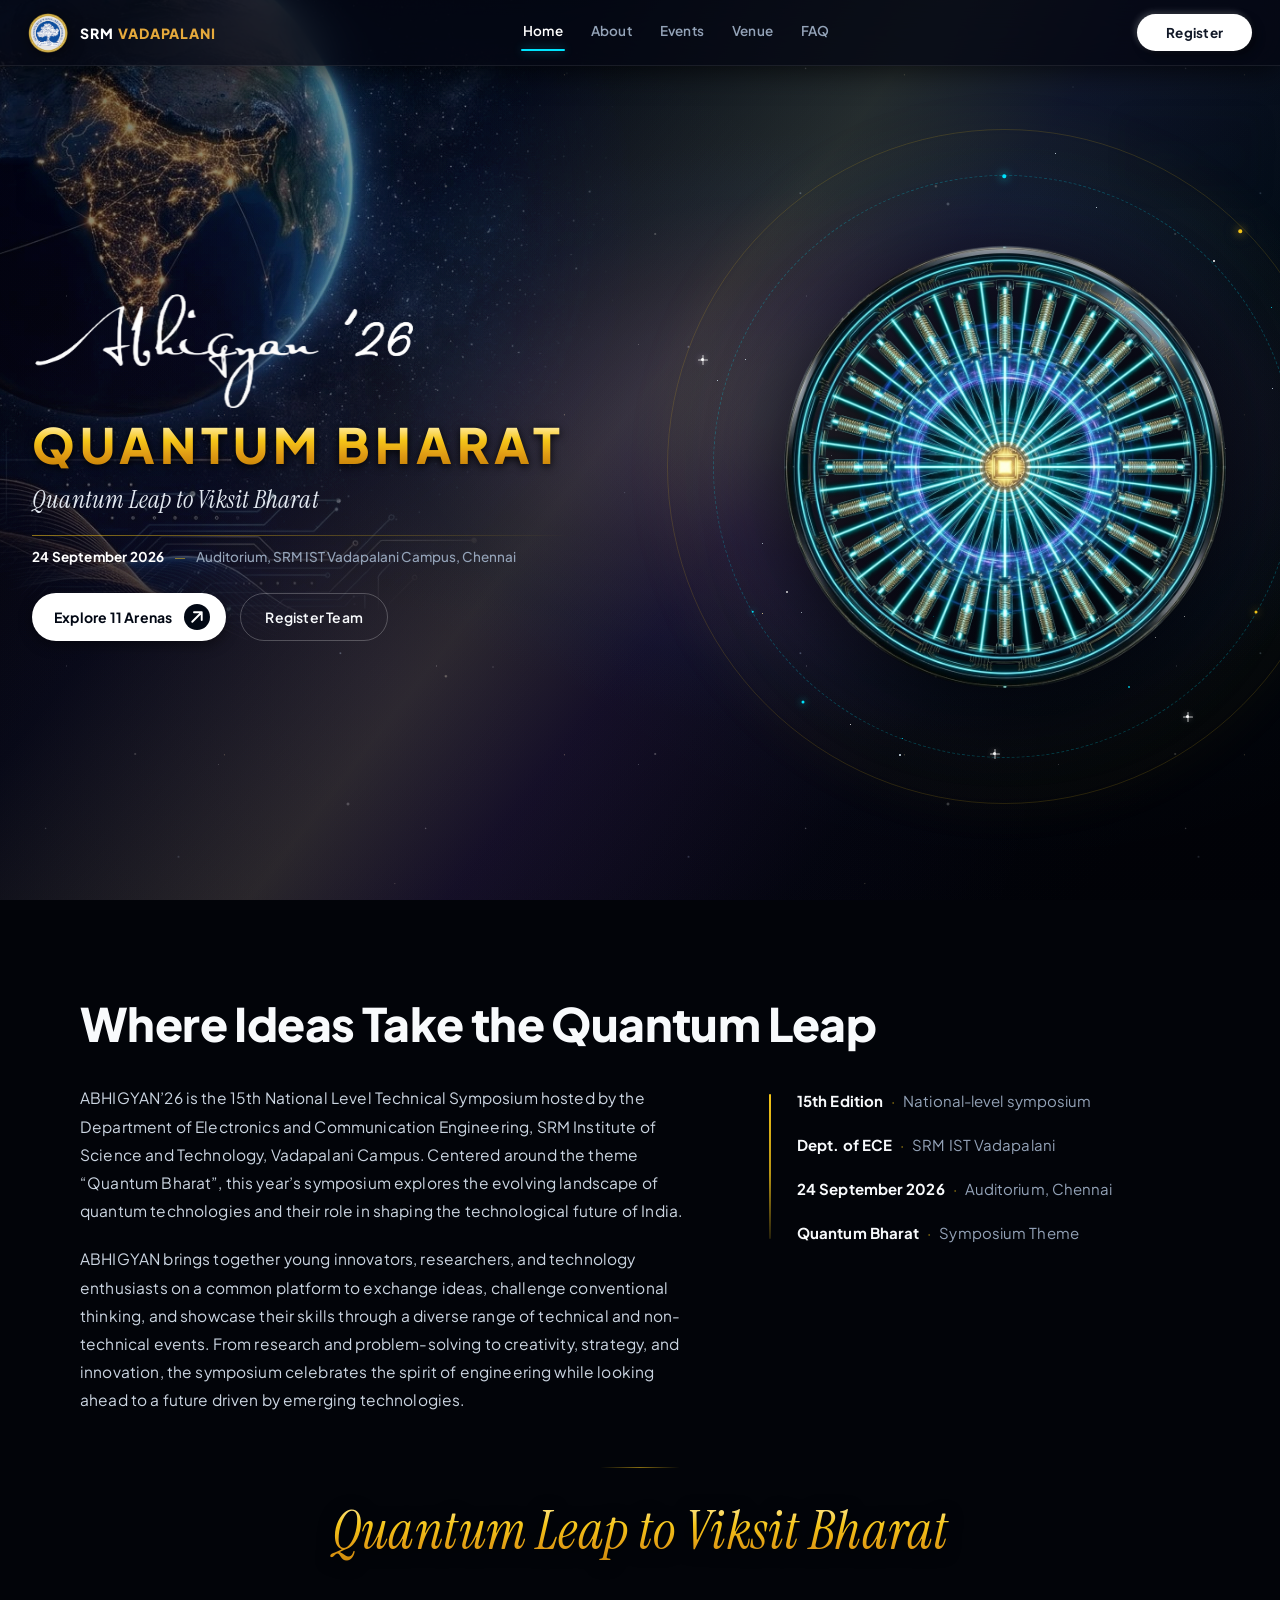
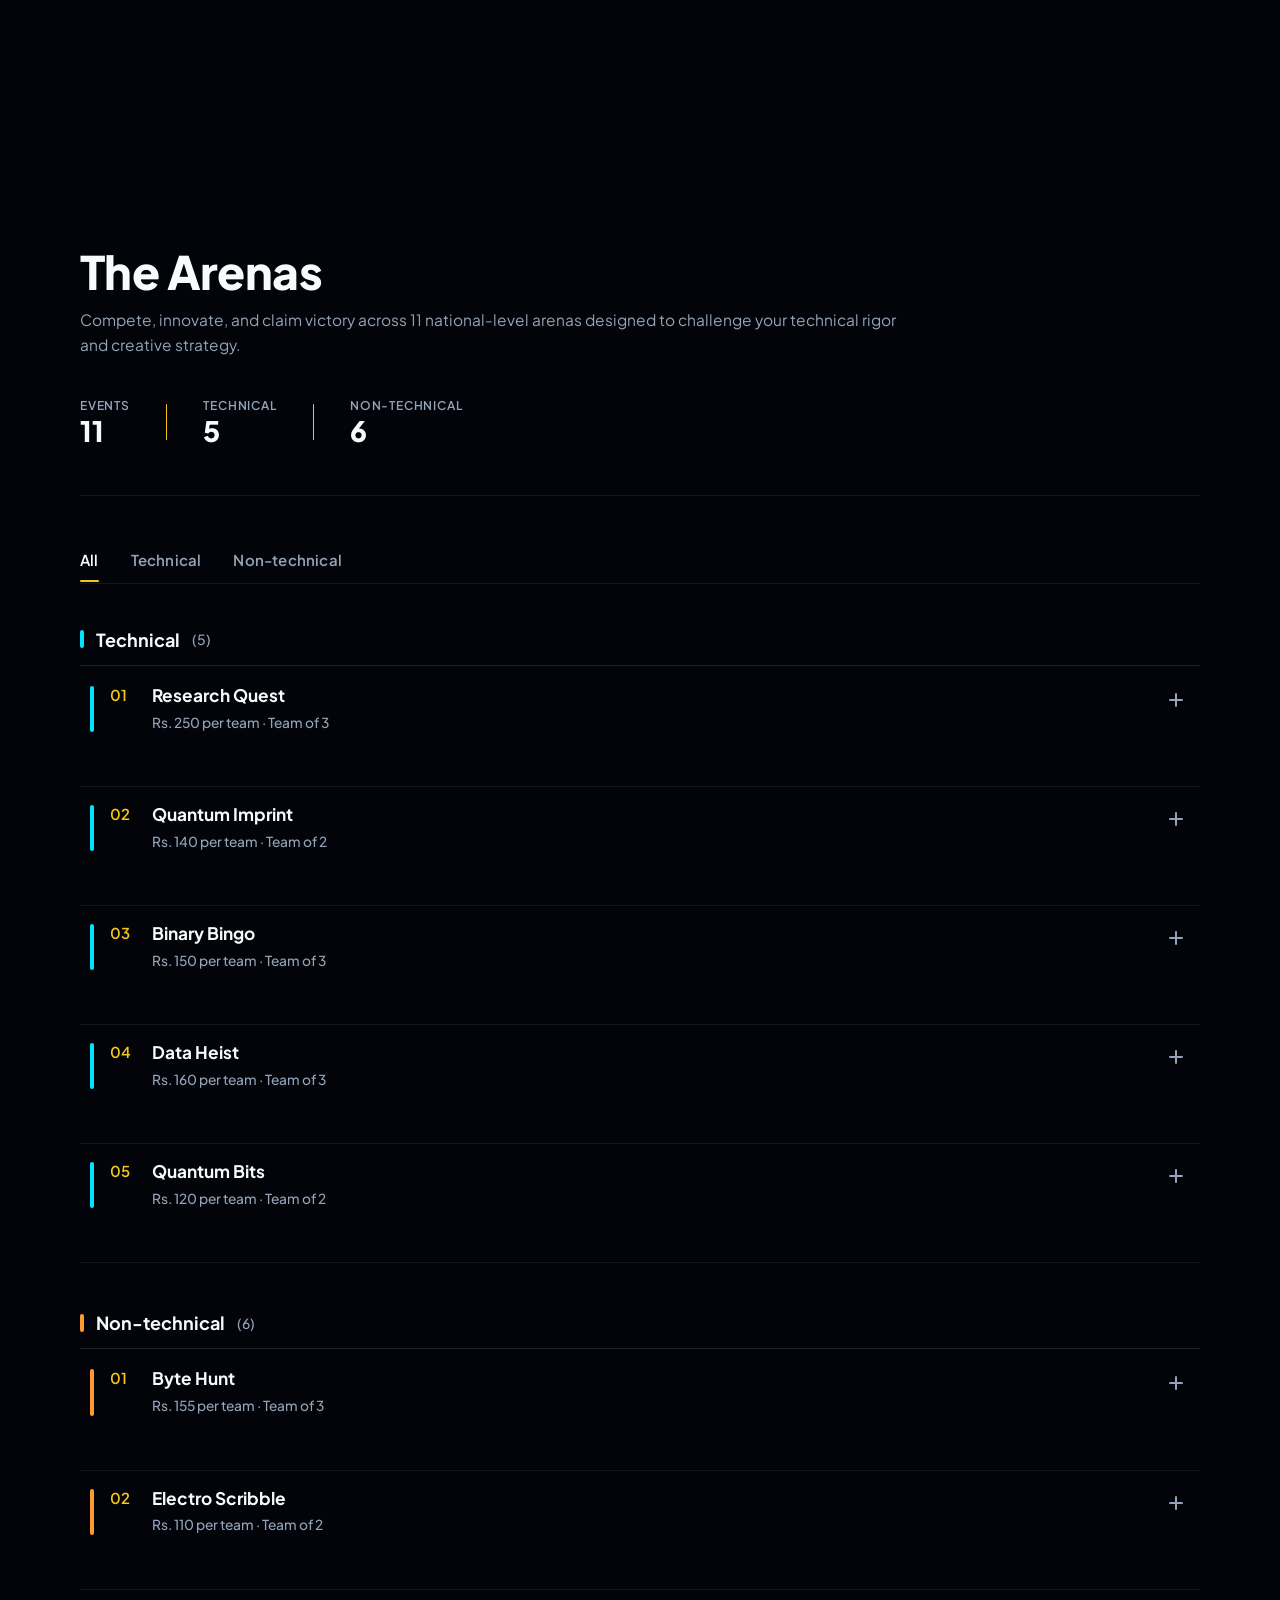
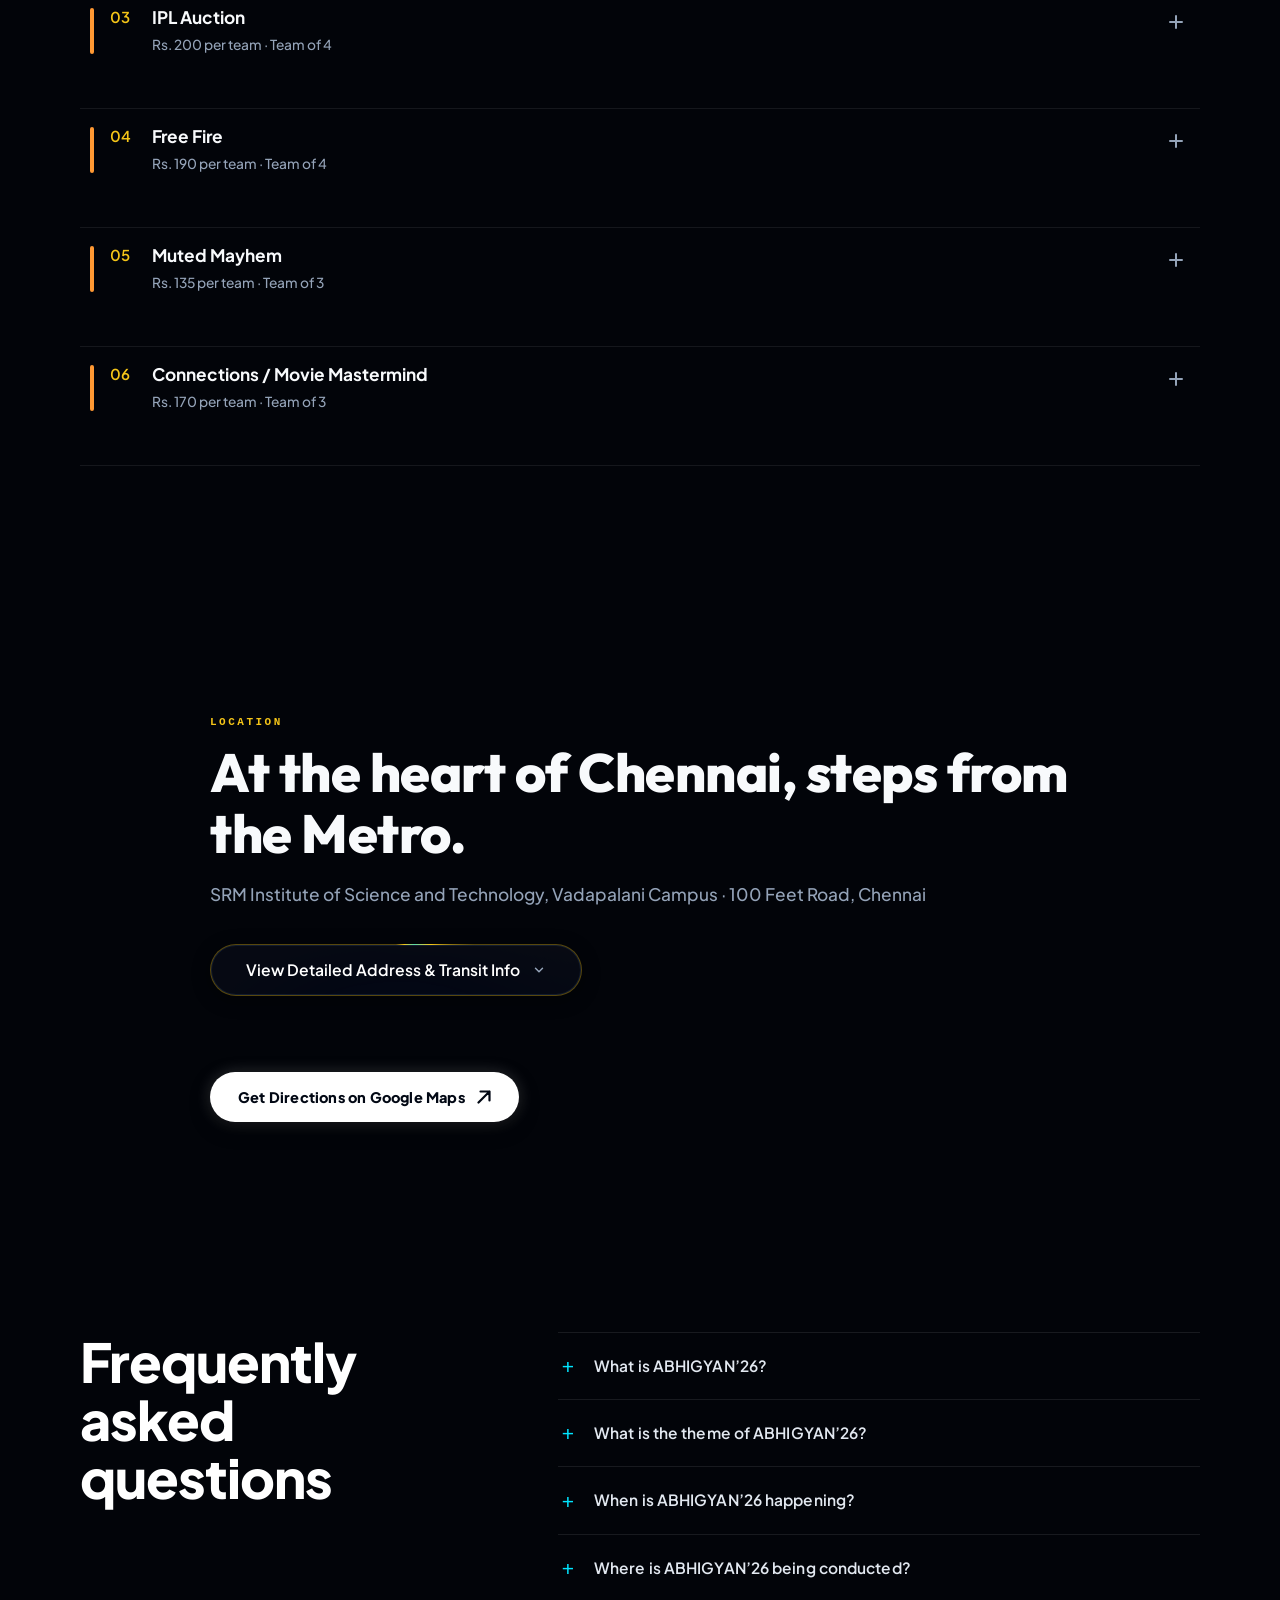
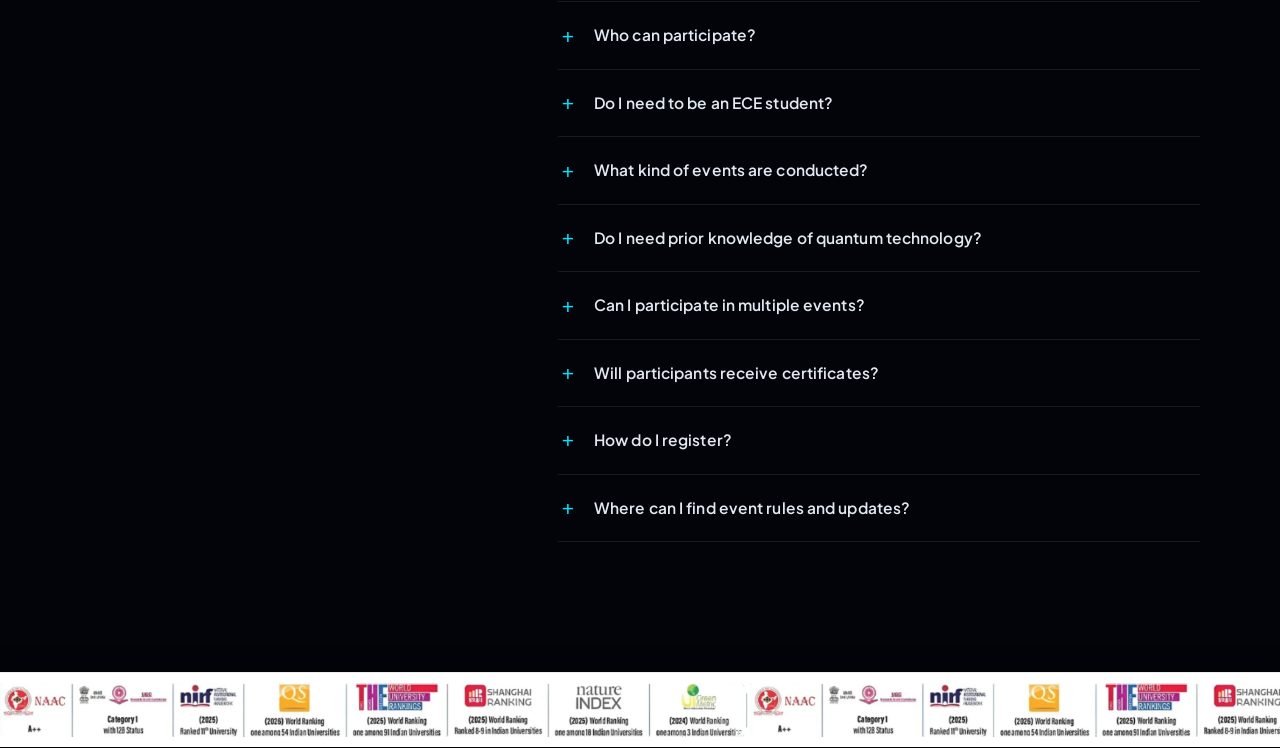
==== index.html @ fa28e0b5 "Initial commit: Abhigyan '26 Quantum Bharat technical symposium platform" ====
<!DOCTYPE html>
<html lang="en">
<head>
  <meta charset="UTF-8" />
  <meta name="viewport" content="width=device-width, initial-scale=1.0, viewport-fit=cover" />
  <title>Abhigyan '26 | Quantum Bharat • SRM IST Vadapalani</title>
  
  <!-- Fonts: Syne & Outfit (Luxury Polished Gold), Instrument Serif (Literary Warmth), Plus Jakarta Sans & Inter (Modern, Legible), Syncopate (Wide Tech) -->
  <link rel="preconnect" href="https://fonts.googleapis.com">
  <link rel="preconnect" href="https://fonts.gstatic.com" crossorigin>
  <link href="https://fonts.googleapis.com/css2?family=Instrument+Serif:ital@0;1&family=Inter:wght@400;500;600;700&family=Outfit:wght@800;900&family=Plus+Jakarta+Sans:wght@500;600;700;800;900&family=Space+Grotesk:wght@600;700;800&family=Syncopate:wght@700&family=Syne:wght@800&display=swap" rel="stylesheet">

  <!-- Modular Master Stylesheet -->
  <link rel="stylesheet" href="/css/main.css" />

</head>
<body>

  <!-- Main Viewport Container -->
  <div id="viewport-wrapper">

    <!-- Flash Shutter Effect -->
    <div id="flash-overlay" aria-hidden="true"></div>

    <!-- Cosmic Backdrop (Attenuated for strong typography contrast) -->
    <div class="cosmic-backdrop" aria-hidden="true"></div>

    <!-- Ambient Earth with India Backdrop (Master Symposium Artwork Layer) -->
    <div class="hero-earth-backdrop" aria-hidden="true"></div>

    <!-- Subtle Celestial Shooting Stars -->
    <div id="shootingStarsContainer" class="shooting-stars-container" aria-hidden="true"></div>

    <!-- DotField Interactive Background (React Bits Component) -->
    <div id="dotFieldContainer" aria-hidden="true"></div>

    <!-- Blurred Silicon IC & PCB Layer (Attenuated) -->
    <div class="blurred-chips-layer" id="blurredChipsLayer" aria-hidden="true">
      <svg width="100%" height="100%" viewBox="0 0 1440 900" fill="none" xmlns="http://www.w3.org/2000/svg" preserveAspectRatio="xMidYMid slice">
        <defs>
          <linearGradient id="goldTraceGrad" x1="0%" y1="0%" x2="100%" y2="100%">
            <stop offset="0%" stop-color="#F5C518" stop-opacity="0.7" />
            <stop offset="100%" stop-color="#E5A93C" stop-opacity="0.15" />
          </linearGradient>
          <linearGradient id="cyanTraceGrad" x1="0%" y1="0%" x2="100%" y2="100%">
            <stop offset="0%" stop-color="#00E5FF" stop-opacity="0.7" />
            <stop offset="100%" stop-color="#007799" stop-opacity="0.15" />
          </linearGradient>
        </defs>

        <g stroke="url(#goldTraceGrad)" stroke-width="2" fill="none" opacity="0.6">
          <path d="M 0,180 L 180,180 L 260,260 L 420,260" />
          <path d="M 0,220 L 150,220 L 220,290 L 380,290" />
          <path d="M 120,0 L 120,120 L 200,200 L 200,340" />
          <path d="M 1440,160 L 1280,160 L 1200,240 L 1020,240" />
          <path d="M 1440,210 L 1310,210 L 1240,280 L 1080,280" />
          <path d="M 1340,0 L 1340,110 L 1260,190 L 1260,320" />
        </g>

        <g stroke="url(#cyanTraceGrad)" stroke-width="1.8" fill="none" opacity="0.5">
          <path d="M 60,0 L 60,200 L 180,320 L 180,500 L 320,640" />
          <path d="M 1380,0 L 1380,220 L 1250,350 L 1250,540 L 1120,670" />
        </g>

        <!-- Semiconductor Chip Dies -->
        <g transform="translate(140, 110)">
          <rect x="0" y="0" width="110" height="110" rx="10" fill="#0c1427" stroke="#1e293b" stroke-width="2" />
          <rect x="22" y="22" width="66" height="66" rx="6" fill="#070c18" stroke="#00E5FF" stroke-width="1.5" stroke-opacity="0.6" />
          <text x="55" y="52" fill="#E5A93C" font-family="'JetBrains Mono', monospace" font-size="10" font-weight="700" text-anchor="middle">SRM_ECE</text>
          <text x="55" y="68" fill="#00E5FF" font-family="'JetBrains Mono', monospace" font-size="9" text-anchor="middle">Q_CORE</text>
        </g>

        <g transform="translate(1180, 130)">
          <rect x="0" y="0" width="130" height="75" rx="8" fill="#0b1224" stroke="#1e293b" stroke-width="2" />
          <text x="65" y="44" fill="#00E5FF" font-family="'JetBrains Mono', monospace" font-size="10" font-weight="700" text-anchor="middle">QUANTUM // 2026</text>
        </g>
      </svg>
    </div>

    <!-- Global Desktop Navigation Bar (Sleek Dark Glass Ribbon) -->
    <header class="global-navbar" id="globalNavbar">
      <div class="nav-container">
        <!-- Brand Lockup with Official SRM Seal Logo -->
        <a href="#home" class="nav-brand">
          <img src="/assets/srm_seal_logo.png" alt="SRM Institute of Science and Technology" class="nav-brand-logo">
          <div class="nav-brand-text">
            <span class="brand-title">SRM <span class="brand-accent">VADAPALANI</span></span>
          </div>
        </a>

        <!-- Desktop Navigation Links -->
        <nav class="nav-links" id="mainNavLinks" aria-label="Main Navigation">
          <a href="#home" class="nav-link active">Home</a>
          <a href="#about" class="nav-link">About</a>
          <a href="#events" class="nav-link">Events</a>
          <a href="#venue" class="nav-link">Venue</a>
          <a href="#faq" class="nav-link">FAQ</a>
          <span class="nav-active-glider" id="navActiveGlider" aria-hidden="true"></span>
        </nav>

        <!-- Right Quick Actions: Hamburger (Mobile) + Replay (Desktop) + Register -->
        <div class="nav-actions">
          <!-- Mobile Hamburger Toggle (Positioned between Logo and Register on Mobile) -->
          <button class="nav-hamburger-btn" id="navHamburgerBtn" type="button" aria-label="Open Navigation Menu" onclick="toggleNavMobileMenu(true)">
            <svg width="20" height="20" viewBox="0 0 24 24" fill="none" stroke="currentColor" stroke-width="2.2" stroke-linecap="round" stroke-linejoin="round">
              <line x1="3" y1="6" x2="21" y2="6"></line>
              <line x1="3" y1="12" x2="21" y2="12"></line>
              <line x1="3" y1="18" x2="21" y2="18"></line>
            </svg>
          </button>
          <button class="nav-btn-reg" type="button" onclick="openRegistrationModal()">
            Register
          </button>
        </div>
      </div>
    </header>

    <!-- Dimmed Backdrop Overlay (Closes menu on tap) -->
    <div class="curved-menu-backdrop" id="curvedMenuBackdrop" onclick="toggleNavMobileMenu(false)" aria-hidden="true"></div>

    <!-- Curved Mobile Navigation Drawer (Right-aligned, organic SVG curve, High-Fashion Editorial) -->
    <aside class="curved-menu-drawer" id="mobileNavOverlay" role="dialog" aria-modal="true" aria-label="Mobile Navigation Menu">
      
      <!-- Organic SVG Curve Attached to Drawer Left Edge -->
      <svg class="curved-svg-edge" viewBox="0 0 100 800" preserveAspectRatio="none" aria-hidden="true">
        <path id="curvedSvgPath" d="M100 0 L100 800 Q 100 400 100 0" fill="#050a18"></path>
      </svg>

      <div class="curved-menu-content">
        
        <!-- Header: Navigation label + Close button -->
        <div class="curved-menu-header">
          <span class="curved-nav-label">Navigation</span>
          <button class="curved-close-btn" id="mobileNavCloseBtn" type="button" aria-label="Close navigation" onclick="toggleNavMobileMenu(false)">
            <svg width="18" height="18" viewBox="0 0 24 24" fill="none" stroke="currentColor" stroke-width="2.4" stroke-linecap="round" stroke-linejoin="round">
              <line x1="18" y1="6" x2="6" y2="18"></line>
              <line x1="6" y1="6" x2="18" y2="18"></line>
            </svg>
          </button>
        </div>

        <!-- Numbered Editorial Navigation Links with Hairline Dividers -->
        <nav class="curved-nav-list" id="curvedNavList" aria-label="Mobile Menu Links">
          <a href="#home" class="curved-nav-link" onclick="handleMobileNavClick(event, '#home')">
            <span class="curved-nav-index">1.</span>
            <span class="curved-nav-heading">Home</span>
          </a>
          <a href="#about" class="curved-nav-link" onclick="handleMobileNavClick(event, '#about')">
            <span class="curved-nav-index">2.</span>
            <span class="curved-nav-heading">About</span>
          </a>
          <a href="#events" class="curved-nav-link" onclick="handleMobileNavClick(event, '#events')">
            <span class="curved-nav-index">3.</span>
            <span class="curved-nav-heading">Events</span>
          </a>
          <a href="#venue" class="curved-nav-link" onclick="handleMobileNavClick(event, '#venue')">
            <span class="curved-nav-index">4.</span>
            <span class="curved-nav-heading">Venue</span>
          </a>
          <a href="#faq" class="curved-nav-link" onclick="handleMobileNavClick(event, '#faq')">
            <span class="curved-nav-index">5.</span>
            <span class="curved-nav-heading">FAQ</span>
          </a>
        </nav>

        <!-- Footer Action: Register Button + Replay Intro -->
        <div class="curved-menu-footer">
          <button class="curved-reg-btn" type="button" onclick="toggleNavMobileMenu(false); openRegistrationModal();">
            Register
          </button>
        </div>

      </div>
    </aside>

    <!-- Main Hero Stage: Asymmetric Editorial Layout -->
    <main class="hero-stage" id="home">
      <div class="hero-grid-container">
        
        <!-- Left Flank: High-Contrast Editorial Typography & Actions (~50% width) -->
        <div class="hero-content-col" id="masterTitleUnit">

          <!-- Main Title Lockup -->
          <div class="hero-title-lockup">
            <h1 class="hero-title-abhigyan" id="wordAbhigyan26">
              <img 
                src="/assets/abhigyan_signature_cropped.png" 
                alt="Abhigyan '26" 
                class="hero-signature-img"
                id="heroSignatureImg"
              />
              <span class="sr-only">Abhigyan '26</span>
            </h1>
            <div class="hero-title-quantum" id="wordQuantumBharat">QUANTUM BHARAT</div>
          </div>

          <!-- Literary Humanist Italic Tagline -->
          <p class="hero-tagline-literary" id="taglineGlimpse">Quantum Leap to Viksit Bharat</p>

          <!-- Settled Metadata & Actions -->
          <div class="settled-content" id="settledContent">
            <!-- Architectural Hairline Date & Venue Line -->
            <div class="hero-meta-structural">
              <div class="meta-gold-hairline" aria-hidden="true"></div>
              <div class="meta-content-line">
                <span class="meta-date">24 September 2026</span>
                <span class="meta-sep" aria-hidden="true">—</span>
                <span class="meta-venue">Auditorium, SRM IST Vadapalani Campus, Chennai</span>
              </div>
            </div>

            <!-- Action CTAs with Distinct Hierarchy: Explore, Register, and Team -->
            <div class="hero-action-cluster">
              <a href="#events" class="btn-primary-explore" id="btnExploreArenas" role="button" aria-label="Explore 11 Arenas">
                <span>Explore 11 Arenas</span>
                <span class="btn-arrow-disk" aria-hidden="true">
                  <svg width="12" height="12" viewBox="0 0 14 14" fill="none">
                    <path d="M1.5 12.5L12.5 1.5M12.5 1.5H3.5M12.5 1.5V10.5" stroke="currentColor" stroke-width="2.2" stroke-linecap="round" stroke-linejoin="round"/>
                  </svg>
                </span>
              </a>

              <button class="btn-secondary-reg" id="btnRegisterTeam" type="button" onclick="openRegistrationModal()">
                Register Team
              </button>
            </div>


          </div>

        </div>

        <!-- Right Flank: Floating Rotating Quantum Ashoka Chakra with Celestial Starfield -->
        <div class="hero-chakra-col" id="heroChakraCol">
          <div class="chakra-stage" id="chakraStage">
            <!-- Celestial Backdrop Behind Chakra: Nebula Wash, Orbital Rings & Twinkling Starfield -->
            <div class="chakra-celestial-backdrop" aria-hidden="true">
              <div class="chakra-nebula-glow"></div>
              
              <div class="chakra-orbital-system">
                <div class="chakra-orbital-ring ring-outer">
                  <span class="orbit-node node-cyan-1"></span>
                  <span class="orbit-node node-gold-1"></span>
                  <span class="orbit-node node-cyan-2"></span>
                </div>
                <div class="chakra-orbital-ring ring-inner">
                  <span class="orbit-node node-gold-2"></span>
                  <span class="orbit-node node-cyan-3"></span>
                </div>
              </div>

              <div class="chakra-star-cluster" id="chakraStarCluster"></div>
            </div>

            <!-- The Spinning Quantum Ashoka Chakra Wheel (Transparent PNG, No Frame) -->
            <div class="chakra-rotator-wrapper" id="chakraRotator">
              <img 
                src="/assets/quantum_chakra_transparent.png" 
                alt="Quantum Ashoka Chakra - 24 Superconducting Quantum Spokes & Bloch Qubit Core" 
                class="chakra-wheel-img"
                id="chakraWheelImg"
              />
            </div>
          </div>
        </div>

      </div>
    </main>

    <!-- =========================================================================
         SECTION: ABOUT ABHIGYAN '26
         Where Ideas Take the Quantum Leap & Quantum Leap to Viksit Bharat
         ========================================================================= -->
    <section class="about-section" id="about" aria-labelledby="aboutTitle">
      <div class="about-container">
        
        <!-- Section Heading: Left-aligned, confident -->
        <div class="about-header-lockup">
          <h2 class="about-title" id="aboutTitle">
            Where Ideas Take the Quantum Leap
          </h2>
        </div>

        <!-- Editorial Split: Left Column (60% Narrative) / Right Column (40% Facts) -->
        <div class="about-content-split">
          
          <!-- Left Column (60%): The Flowing Narrative (Two Continuous Authored Paragraphs) -->
          <div class="about-narrative-col">
            <p class="about-prose">
              ABHIGYAN’26 is the 15th National Level Technical Symposium hosted by the Department of Electronics and Communication Engineering, SRM Institute of Science and Technology, Vadapalani Campus. Centered around the theme “Quantum Bharat”, this year’s symposium explores the evolving landscape of quantum technologies and their role in shaping the technological future of India.
            </p>
            <p class="about-prose">
              ABHIGYAN brings together young innovators, researchers, and technology enthusiasts on a common platform to exchange ideas, challenge conventional thinking, and showcase their skills through a diverse range of technical and non-technical events. From research and problem-solving to creativity, strategy, and innovation, the symposium celebrates the spirit of engineering while looking ahead to a future driven by emerging technologies.
            </p>
          </div>

          <!-- Right Column (40%): Lighter Flowing Fact List with Gold Vertical Rule -->
          <aside class="about-facts-col" aria-label="Key Symposium Facts">
            <div class="about-facts-list">
              <div class="about-fact-line">
                <span class="about-fact-bold">15th Edition</span>
                <span class="about-fact-sep" aria-hidden="true">·</span>
                <span class="about-fact-note">National-level symposium</span>
              </div>
              <div class="about-fact-line">
                <span class="about-fact-bold">Dept. of ECE</span>
                <span class="about-fact-sep" aria-hidden="true">·</span>
                <span class="about-fact-note">SRM IST Vadapalani</span>
              </div>
              <div class="about-fact-line">
                <span class="about-fact-bold">24 September 2026</span>
                <span class="about-fact-sep" aria-hidden="true">·</span>
                <span class="about-fact-note">Auditorium, Chennai</span>
              </div>
              <div class="about-fact-line">
                <span class="about-fact-bold">Quantum Bharat</span>
                <span class="about-fact-sep" aria-hidden="true">·</span>
                <span class="about-fact-note">Symposium Theme</span>
              </div>
            </div>
          </aside>

        </div>

        <!-- Typographic Moment: Vision Thesis Closing Statement Set Apart on Its Own Line -->
        <div class="about-closing-statement">
          <p class="about-vision-thesis">Quantum Leap to Viksit Bharat</p>
        </div>

      </div>
    </section>

    <!-- =========================================================================
         SECTION: EVENTS (11 ARENAS: 5 TECHNICAL + 6 NON-TECHNICAL)
         Restructured Layout: Overview + Stat Row + Sequential Category Grids
         ========================================================================= -->
    <section class="events-section" id="events" aria-labelledby="eventsTitle">
      <div class="events-container">

        <!-- Overview Block: Heading, Supporting Text & Stat Row -->
        <header class="events-overview">
          <div class="events-overview-text">
            <h2 class="events-title" id="eventsTitle">The Arenas</h2>
            <p class="events-subtitle">
              Compete, innovate, and claim victory across 11 national-level arenas designed to challenge your technical rigor and creative strategy.
            </p>
          </div>

          <!-- Small Stat Row: Label Above Bold Value & Gold Hairline Divider -->
          <div class="events-stat-row" role="region" aria-label="Events Statistics">
            <div class="events-stat-block">
              <span class="events-stat-label">Events</span>
              <span class="events-stat-value">11</span>
            </div>
            <div class="events-stat-divider" aria-hidden="true"></div>
            <div class="events-stat-block">
              <span class="events-stat-label">Technical</span>
              <span class="events-stat-value">5</span>
            </div>
            <div class="events-stat-divider" aria-hidden="true"></div>
            <div class="events-stat-block">
              <span class="events-stat-label">Non-Technical</span>
              <span class="events-stat-value">6</span>
            </div>
          </div>
        </header>

        <!-- Plain Text Filter Control (No Container, No Background, No Border-Radius) -->
        <div class="events-filter-row" role="tablist" aria-label="Events Filter">
          <button class="events-filter-tab active" data-filter="all" type="button" role="tab" aria-selected="true">
            All
          </button>
          <button class="events-filter-tab" data-filter="technical" type="button" role="tab" aria-selected="false">
            Technical
          </button>
          <button class="events-filter-tab" data-filter="non-technical" type="button" role="tab" aria-selected="false">
            Non-technical
          </button>
        </div>

        <!-- Sequential Single-Line Event Roster Container -->
        <div class="events-roster-container" id="eventsRosterContainer">

          <!-- 1. Technical Arenas Group -->
          <div class="events-group" id="techEventsGroup" data-category="technical">
            <div class="events-group-header">
              <span class="group-color-bar tech-indicator" aria-hidden="true"></span>
              <h3 class="events-group-title">Technical</h3>
              <span class="events-group-count">(5)</span>
            </div>
            <div class="events-group-list" id="techRosterList" role="list">
              <!-- Rendered dynamically by events.js -->
            </div>
          </div>

          <!-- 2. Non-Technical Arenas Group (Follows directly in a single line) -->
          <div class="events-group" id="nonTechEventsGroup" data-category="non-technical">
            <div class="events-group-header">
              <span class="group-color-bar nontech-indicator" aria-hidden="true"></span>
              <h3 class="events-group-title">Non-technical</h3>
              <span class="events-group-count">(6)</span>
            </div>
            <div class="events-group-list" id="nonTechRosterList" role="list">
              <!-- Rendered dynamically by events.js -->
            </div>
          </div>

        </div>

      </div>
    </section>

    <!-- =========================================================================
         SECTION: VENUE & TRANSIT
         Clean, Dignified Location Presentation with Theme-Adapted Shiny Pill
         ========================================================================= -->
    <section class="venue-section" id="venue" aria-labelledby="venueTitle">
      <div class="venue-container">
        
        <!-- Section Header: Clean, dignified, zero double slashes, no yellow dot -->
        <div class="venue-header-lockup">
          <span class="venue-eyebrow">Location</span>
          <h2 class="venue-title" id="venueTitle">
            At the heart of Chennai, steps from the Metro.
          </h2>
          <p class="venue-subtitle">
            SRM Institute of Science and Technology, Vadapalani Campus · 100 Feet Road, Chennai
          </p>
        </div>

        <!-- Theme-Adapted Interactive Shiny Pill Button -->
        <div class="venue-pill-wrapper">
          <button class="shiny-cta venue-shiny-pill" id="venuePillBtn" type="button" aria-expanded="false" aria-controls="venueDetailsDrawer">
            <span class="shiny-pill-content">
              <span id="venuePillLabel">View Detailed Address &amp; Transit Info</span>
              <svg class="venue-arrow-icon" width="14" height="14" viewBox="0 0 24 24" fill="none" stroke="currentColor" stroke-width="2.5" stroke-linecap="round" stroke-linejoin="round" aria-hidden="true">
                <polyline points="6 9 12 15 18 9"></polyline>
              </svg>
            </span>
          </button>
        </div>

        <!-- Expandable Detailed Editorial Drawer (No Boxed Cards) -->
        <div class="venue-details-drawer" id="venueDetailsDrawer" role="region" aria-label="Detailed Campus Address and Transit Information">
          <div class="venue-details-inner">
            <div class="venue-fact-list">
              
              <!-- Fact Row 1: Postal Address -->
              <div class="venue-fact-row">
                <div class="venue-fact-divider" aria-hidden="true"></div>
                <div class="venue-fact-label">Postal Address</div>
                <div class="venue-fact-value">
                  <div class="venue-val-primary">SRM Institute of Science and Technology, Vadapalani Campus</div>
                  <div class="venue-val-secondary">No. 1, Jawaharlal Nehru Salai (100 Feet Road), Vadapalani, Chennai, Tamil Nadu — 600026</div>
                  <div class="venue-val-stage">Main Auditorium &amp; Department of ECE (4th Floor)</div>
                </div>
              </div>

              <!-- Fact Row 2: Metro Connectivity -->
              <div class="venue-fact-row">
                <div class="venue-fact-divider" aria-hidden="true"></div>
                <div class="venue-fact-label">Metro Connectivity</div>
                <div class="venue-fact-value">
                  <div class="venue-val-primary">Vadapalani Metro Station — 200 meters (2 min walk)</div>
                  <div class="venue-val-secondary">Direct Green Line access from Chennai Central (Puratchi Thalaivar Dr. MGR Central), Koyambedu CMBT, and Chennai International Airport.</div>
                </div>
              </div>

              <!-- Fact Row 3: Campus Arrival & Coordinates -->
              <div class="venue-fact-row">
                <div class="venue-fact-divider" aria-hidden="true"></div>
                <div class="venue-fact-label">Arrival &amp; Coordinates</div>
                <div class="venue-fact-value">
                  <div class="venue-val-primary">Participant Check-in via Gate 1 on 100 Feet Road</div>
                  <div class="venue-val-secondary">Designated on-campus parking available · Coordinates: <span class="venue-coord-code">13.0524° N, 80.2104° E</span></div>
                </div>
              </div>

              <!-- Quick Action: Copy Address -->
              <div class="venue-fact-actions">
                <button class="btn-copy-address" id="btnCopyVenueAddress" type="button" aria-label="Copy Campus Address to Clipboard">
                  <svg width="13" height="13" viewBox="0 0 24 24" fill="none" stroke="currentColor" stroke-width="2" stroke-linecap="round" stroke-linejoin="round" aria-hidden="true">
                    <rect x="9" y="9" width="13" height="13" rx="2" ry="2"></rect>
                    <path d="M5 15H4a2 2 0 0 1-2-2V4a2 2 0 0 1 2-2h9a2 2 0 0 1 2 2v1"></path>
                  </svg>
                  <span>Copy Address</span>
                </button>
                <span class="copy-feedback" id="venueCopyFeedback" role="status" aria-live="polite">Copied to Clipboard ✓</span>
              </div>

              <div class="venue-fact-divider" aria-hidden="true"></div>

            </div>
          </div>
        </div>

        <!-- Direct Google Maps Navigation Button -->
        <div class="venue-action-row">
          <a href="https://www.google.com/maps/dir/?api=1&destination=SRM+Institute+of+Science+and+Technology,+Vadapalani+Campus,+Chennai" target="_blank" rel="noopener noreferrer" class="venue-btn-map" id="venueBtnMap" aria-label="Get Directions on Google Maps">
            <span>Get Directions on Google Maps</span>
            <svg width="14" height="14" viewBox="0 0 14 14" fill="none" aria-hidden="true">
              <path d="M1.5 12.5L12.5 1.5M12.5 1.5H3.5M12.5 1.5V10.5" stroke="currentColor" stroke-width="2.2" stroke-linecap="round" stroke-linejoin="round"/>
            </svg>
          </a>
        </div>

      </div>
    </section>

    <!-- =========================================================================
         SECTION: FAQ (FREQUENTLY ASKED QUESTIONS)
         Two-Column Asymmetric Minimalist Presentation
         ========================================================================= -->
    <section class="faq-section" id="faq" aria-labelledby="faqTitle">
      <div class="faq-container">
        
        <!-- Left Column: Bold Asymmetric Heading -->
        <div class="faq-heading-col">
          <h2 class="faq-title" id="faqTitle">
            Frequently asked<br>questions
          </h2>
        </div>

        <!-- Right Column: Hairline Accordion List -->
        <div class="faq-list-col">
          <div class="faq-accordion" id="faqAccordion">

            <!-- Item 1 -->
            <div class="faq-item">
              <button class="faq-question-btn" type="button" aria-expanded="false" id="faqBtn1" aria-controls="faqAns1">
                <span class="faq-icon" aria-hidden="true">+</span>
                <span class="faq-question-text">What is ABHIGYAN’26?</span>
              </button>
              <div class="faq-answer-wrap" id="faqAns1" role="region" aria-labelledby="faqBtn1">
                <div class="faq-answer-inner">
                  <p class="faq-answer-text">
                    ABHIGYAN’26 is the 15th National Level Technical Symposium hosted by the Department of Electronics and Communication Engineering at SRMIST, Vadapalani Campus.
                  </p>
                </div>
              </div>
            </div>

            <!-- Item 2 -->
            <div class="faq-item">
              <button class="faq-question-btn" type="button" aria-expanded="false" id="faqBtn2" aria-controls="faqAns2">
                <span class="faq-icon" aria-hidden="true">+</span>
                <span class="faq-question-text">What is the theme of ABHIGYAN’26?</span>
              </button>
              <div class="faq-answer-wrap" id="faqAns2" role="region" aria-labelledby="faqBtn2">
                <div class="faq-answer-inner">
                  <p class="faq-answer-text">
                    The theme for this edition is “Quantum Bharat”, with the vision “Quantum Leap to Viksit Bharat.”
                  </p>
                </div>
              </div>
            </div>

            <!-- Item 3 -->
            <div class="faq-item">
              <button class="faq-question-btn" type="button" aria-expanded="false" id="faqBtn3" aria-controls="faqAns3">
                <span class="faq-icon" aria-hidden="true">+</span>
                <span class="faq-question-text">When is ABHIGYAN’26 happening?</span>
              </button>
              <div class="faq-answer-wrap" id="faqAns3" role="region" aria-labelledby="faqBtn3">
                <div class="faq-answer-inner">
                  <p class="faq-answer-text">
                    24 September 2026.
                  </p>
                </div>
              </div>
            </div>

            <!-- Item 4 -->
            <div class="faq-item">
              <button class="faq-question-btn" type="button" aria-expanded="false" id="faqBtn4" aria-controls="faqAns4">
                <span class="faq-icon" aria-hidden="true">+</span>
                <span class="faq-question-text">Where is ABHIGYAN’26 being conducted?</span>
              </button>
              <div class="faq-answer-wrap" id="faqAns4" role="region" aria-labelledby="faqBtn4">
                <div class="faq-answer-inner">
                  <p class="faq-answer-text">
                    At SRM Institute of Science and Technology, Vadapalani Campus, Chennai.
                  </p>
                </div>
              </div>
            </div>

            <!-- Item 5 -->
            <div class="faq-item">
              <button class="faq-question-btn" type="button" aria-expanded="false" id="faqBtn5" aria-controls="faqAns5">
                <span class="faq-icon" aria-hidden="true">+</span>
                <span class="faq-question-text">Who can participate?</span>
              </button>
              <div class="faq-answer-wrap" id="faqAns5" role="region" aria-labelledby="faqBtn5">
                <div class="faq-answer-inner">
                  <p class="faq-answer-text">
                    ABHIGYAN’26 is open to college students and student teams. Eligibility may vary depending on the event.
                  </p>
                </div>
              </div>
            </div>

            <!-- Item 6 -->
            <div class="faq-item">
              <button class="faq-question-btn" type="button" aria-expanded="false" id="faqBtn6" aria-controls="faqAns6">
                <span class="faq-icon" aria-hidden="true">+</span>
                <span class="faq-question-text">Do I need to be an ECE student?</span>
              </button>
              <div class="faq-answer-wrap" id="faqAns6" role="region" aria-labelledby="faqBtn6">
                <div class="faq-answer-inner">
                  <p class="faq-answer-text">
                    No. Participants from different engineering and academic backgrounds can take part in events suited to their interests.
                  </p>
                </div>
              </div>
            </div>

            <!-- Item 7 -->
            <div class="faq-item">
              <button class="faq-question-btn" type="button" aria-expanded="false" id="faqBtn7" aria-controls="faqAns7">
                <span class="faq-icon" aria-hidden="true">+</span>
                <span class="faq-question-text">What kind of events are conducted?</span>
              </button>
              <div class="faq-answer-wrap" id="faqAns7" role="region" aria-labelledby="faqBtn7">
                <div class="faq-answer-inner">
                  <p class="faq-answer-text">
                    ABHIGYAN’26 features a mix of technical and non-technical events, including research, creative, gaming, strategy, and knowledge-based challenges.
                  </p>
                </div>
              </div>
            </div>

            <!-- Item 8 -->
            <div class="faq-item">
              <button class="faq-question-btn" type="button" aria-expanded="false" id="faqBtn8" aria-controls="faqAns8">
                <span class="faq-icon" aria-hidden="true">+</span>
                <span class="faq-question-text">Do I need prior knowledge of quantum technology?</span>
              </button>
              <div class="faq-answer-wrap" id="faqAns8" role="region" aria-labelledby="faqBtn8">
                <div class="faq-answer-inner">
                  <p class="faq-answer-text">
                    Not necessarily. While the symposium follows the Quantum Bharat theme, individual events may have different requirements. Check the respective event details before registering.
                  </p>
                </div>
              </div>
            </div>

            <!-- Item 9 -->
            <div class="faq-item">
              <button class="faq-question-btn" type="button" aria-expanded="false" id="faqBtn9" aria-controls="faqAns9">
                <span class="faq-icon" aria-hidden="true">+</span>
                <span class="faq-question-text">Can I participate in multiple events?</span>
              </button>
              <div class="faq-answer-wrap" id="faqAns9" role="region" aria-labelledby="faqBtn9">
                <div class="faq-answer-inner">
                  <p class="faq-answer-text">
                    Yes, subject to event schedules and individual event rules.
                  </p>
                </div>
              </div>
            </div>

            <!-- Item 10 -->
            <div class="faq-item">
              <button class="faq-question-btn" type="button" aria-expanded="false" id="faqBtn10" aria-controls="faqAns10">
                <span class="faq-icon" aria-hidden="true">+</span>
                <span class="faq-question-text">Will participants receive certificates?</span>
              </button>
              <div class="faq-answer-wrap" id="faqAns10" role="region" aria-labelledby="faqBtn10">
                <div class="faq-answer-inner">
                  <p class="faq-answer-text">
                    Yes. Participation and/or achievement certificates will be provided as applicable to the event.
                  </p>
                </div>
              </div>
            </div>

            <!-- Item 11 -->
            <div class="faq-item">
              <button class="faq-question-btn" type="button" aria-expanded="false" id="faqBtn11" aria-controls="faqAns11">
                <span class="faq-icon" aria-hidden="true">+</span>
                <span class="faq-question-text">How do I register?</span>
              </button>
              <div class="faq-answer-wrap" id="faqAns11" role="region" aria-labelledby="faqBtn11">
                <div class="faq-answer-inner">
                  <p class="faq-answer-text">
                    Registration details, event rules, and participation information will be available through the official ABHIGYAN’26 registration platform.
                  </p>
                </div>
              </div>
            </div>

            <!-- Item 12 -->
            <div class="faq-item">
              <button class="faq-question-btn" type="button" aria-expanded="false" id="faqBtn12" aria-controls="faqAns12">
                <span class="faq-icon" aria-hidden="true">+</span>
                <span class="faq-question-text">Where can I find event rules and updates?</span>
              </button>
              <div class="faq-answer-wrap" id="faqAns12" role="region" aria-labelledby="faqBtn12">
                <div class="faq-answer-inner">
                  <p class="faq-answer-text">
                    Follow the official ABHIGYAN’26 social media pages and website for event-wise rules, schedules, announcements, and updates.
                  </p>
                </div>
              </div>
            </div>

          </div>
        </div>
      </div>
    </section>

    <!-- Continuous 4K White Rankings Banner Footer (Left to Right) -->
    <footer class="bottom-rankings-banner-footer" id="bottomRankingsFooter" aria-label="SRM University Accreditations and Rankings">
      <div class="bottom-rankings-banner-track" id="bottomRankingsTrack">
        <!-- Sequence Group A -->
        <div class="bottom-banner-group" id="bottomBannerGroupA">
          <div class="bottom-banner-slide">
            <picture>
              <source srcset="/assets/srm_rankings_banner_4k.webp" type="image/webp" />
              <img src="/assets/srm_rankings_banner_4k.png" alt="SRM Accreditations and Rankings: NAAC A++, Category 1, NIRF 11th, QS, THE, Shanghai, Nature Index, UI GreenMetric" class="bottom-rankings-img" width="4072" height="292" loading="eager" decoding="async" />
            </picture>
          </div>
          <div class="bottom-banner-slide" aria-hidden="true">
            <picture>
              <source srcset="/assets/srm_rankings_banner_4k.webp" type="image/webp" />
              <img src="/assets/srm_rankings_banner_4k.png" alt="" class="bottom-rankings-img" width="4072" height="292" loading="eager" decoding="async" />
            </picture>
          </div>
          <div class="bottom-banner-slide" aria-hidden="true">
            <picture>
              <source srcset="/assets/srm_rankings_banner_4k.webp" type="image/webp" />
              <img src="/assets/srm_rankings_banner_4k.png" alt="" class="bottom-rankings-img" width="4072" height="292" loading="eager" decoding="async" />
            </picture>
          </div>
          <div class="bottom-banner-slide" aria-hidden="true">
            <picture>
              <source srcset="/assets/srm_rankings_banner_4k.webp" type="image/webp" />
              <img src="/assets/srm_rankings_banner_4k.png" alt="" class="bottom-rankings-img" width="4072" height="292" loading="eager" decoding="async" />
            </picture>
          </div>
          <div class="bottom-banner-slide" aria-hidden="true">
            <picture>
              <source srcset="/assets/srm_rankings_banner_4k.webp" type="image/webp" />
              <img src="/assets/srm_rankings_banner_4k.png" alt="" class="bottom-rankings-img" width="4072" height="292" loading="eager" decoding="async" />
            </picture>
          </div>
          <div class="bottom-banner-slide" aria-hidden="true">
            <picture>
              <source srcset="/assets/srm_rankings_banner_4k.webp" type="image/webp" />
              <img src="/assets/srm_rankings_banner_4k.png" alt="" class="bottom-rankings-img" width="4072" height="292" loading="eager" decoding="async" />
            </picture>
          </div>
        </div>
        <!-- Sequence Group B (Exact Twin for Infinite Continuous Loop) -->
        <div class="bottom-banner-group" id="bottomBannerGroupB" aria-hidden="true">
          <div class="bottom-banner-slide">
            <picture>
              <source srcset="/assets/srm_rankings_banner_4k.webp" type="image/webp" />
              <img src="/assets/srm_rankings_banner_4k.png" alt="" class="bottom-rankings-img" width="4072" height="292" loading="eager" decoding="async" />
            </picture>
          </div>
          <div class="bottom-banner-slide">
            <picture>
              <source srcset="/assets/srm_rankings_banner_4k.webp" type="image/webp" />
              <img src="/assets/srm_rankings_banner_4k.png" alt="" class="bottom-rankings-img" width="4072" height="292" loading="eager" decoding="async" />
            </picture>
          </div>
          <div class="bottom-banner-slide">
            <picture>
              <source srcset="/assets/srm_rankings_banner_4k.webp" type="image/webp" />
              <img src="/assets/srm_rankings_banner_4k.png" alt="" class="bottom-rankings-img" width="4072" height="292" loading="eager" decoding="async" />
            </picture>
          </div>
          <div class="bottom-banner-slide">
            <picture>
              <source srcset="/assets/srm_rankings_banner_4k.webp" type="image/webp" />
              <img src="/assets/srm_rankings_banner_4k.png" alt="" class="bottom-rankings-img" width="4072" height="292" loading="eager" decoding="async" />
            </picture>
          </div>
          <div class="bottom-banner-slide">
            <picture>
              <source srcset="/assets/srm_rankings_banner_4k.webp" type="image/webp" />
              <img src="/assets/srm_rankings_banner_4k.png" alt="" class="bottom-rankings-img" width="4072" height="292" loading="eager" decoding="async" />
            </picture>
          </div>
          <div class="bottom-banner-slide">
            <picture>
              <source srcset="/assets/srm_rankings_banner_4k.webp" type="image/webp" />
              <img src="/assets/srm_rankings_banner_4k.png" alt="" class="bottom-rankings-img" width="4072" height="292" loading="eager" decoding="async" />
            </picture>
          </div>
        </div>
      </div>
    </footer>

    <!-- Sleek Registration Modal -->
    <div class="reg-modal-overlay" id="regModalOverlay" role="dialog" aria-modal="true" aria-labelledby="regModalTitle" onclick="closeRegistrationModal(event)">
      <div class="reg-modal-card" onclick="event.stopPropagation()">
        
        <div class="reg-modal-header">
          <div>
            <div class="reg-modal-tag">ABHIGYAN '26 • REGISTRATION</div>
            <h3 class="reg-modal-title" id="regModalTitle">Team Registration</h3>
            <div class="reg-modal-sub">National Level Technical Symposium • September 24, 2026</div>
          </div>
          <button class="reg-close-btn" onclick="closeRegistrationModal()" aria-label="Close modal">✕</button>
        </div>

        <form class="reg-form-body" id="registrationForm" onsubmit="handleRegistrationSubmit(event)">
          <div class="reg-input-group">
            <label class="reg-label" for="regTeamName">Team / Lead Name</label>
            <input class="reg-input" id="regTeamName" type="text" placeholder="e.g. Quantum Pioneers / Karthik R" required />
          </div>

          <div class="reg-input-group">
            <label class="reg-label" for="regCollege">College / Institution</label>
            <input class="reg-input" id="regCollege" type="text" placeholder="e.g. SRM Institute of Science &amp; Technology" required />
          </div>

          <div class="reg-input-group">
            <label class="reg-label" for="regPhone">WhatsApp Phone Number</label>
            <input class="reg-input" id="regPhone" type="tel" placeholder="e.g. +91 98765 43210 (For group link &amp; updates)" required />
          </div>

          <div class="reg-input-group">
            <label class="reg-label" for="regEvent">Select Preferred Arena / Event</label>
            <select class="reg-input" id="regEvent" required style="cursor: pointer;">
              <option value="" disabled selected>Choose an arena from 11 events...</option>
              <optgroup label="Technical Arenas (5)">
                <option value="research-quest">Research Quest (Paper Presentation) — ₹250</option>
                <option value="quantum-imprint">Quantum Imprint (Poster Making) — ₹140</option>
                <option value="binary-bingo">Binary Bingo (Bit &amp; Brain) — ₹150</option>
                <option value="data-heist">Data Heist (Digital Forensics) — ₹160</option>
                <option value="quantum-bits">Quantum Bits (Tech Quiz) — ₹120</option>
              </optgroup>
              <optgroup label="Non-Technical Arenas (6)">
                <option value="byte-hunt">Byte Hunt (Cryptic Treasure Hunt) — ₹155</option>
                <option value="electro-scribble">Electro Scribble (Tech Pictionary) — ₹110</option>
                <option value="ipl-auction">IPL Auction (Strategy &amp; Bidding) — ₹200</option>
                <option value="free-fire">Free Fire (Mobile Esports) — ₹190</option>
                <option value="muted-mayhem">Muted Mayhem (Lip-Reading Battle) — ₹135</option>
                <option value="connections-movie-mastermind">Connections / Movie Mastermind — ₹170</option>
              </optgroup>
            </select>
          </div>

          <button class="reg-submit-btn" type="submit">
            <span>Complete Registration</span>
            <span aria-hidden="true">→</span>
          </button>

          <div class="reg-direct-link-row">
            Prefer an external form? <a href="https://forms.google.com" target="_blank" rel="noopener noreferrer" class="reg-direct-link">Open Official Google Form</a>
          </div>
        </form>

        <div class="reg-success-msg" id="regSuccessMsg">
          <div class="success-icon" aria-hidden="true">✓</div>
          <div class="success-title">Registration Recorded!</div>
          <div class="success-sub">Thank you for registering for Abhigyan '26. The official event coordinators will contact you via WhatsApp with the arena guidelines.</div>
        </div>

      </div>
    </div>

    <!-- Poster Lightbox Modal Dialog -->
    <div class="poster-lightbox-overlay" id="posterLightboxModal" role="dialog" aria-modal="true" aria-labelledby="posterLightboxTitle" onclick="if(event.target === this) closePosterLightbox()">
      <div class="poster-lightbox-card" onclick="event.stopPropagation()">
        <button class="poster-lightbox-close" onclick="closePosterLightbox()" aria-label="Close poster" type="button">✕</button>
        
        <div class="poster-lightbox-header">
          <span class="poster-lightbox-tag">OFFICIAL ARENA POSTER</span>
          <h3 class="poster-lightbox-title" id="posterLightboxTitle">Event Name</h3>
        </div>

        <div class="poster-lightbox-image-wrap">
          <img src="" alt="Event Poster" class="poster-lightbox-img" id="posterLightboxImg" />
        </div>

        <div class="poster-lightbox-actions">
          <a href="" target="_blank" download class="poster-lightbox-action-btn view-full" id="posterLightboxFullLink">
            <svg width="15" height="15" viewBox="0 0 24 24" fill="none" stroke="currentColor" stroke-width="2" stroke-linecap="round" stroke-linejoin="round">
              <path d="M18 13v6a2 2 0 0 1-2 2H5a2 2 0 0 1-2-2V8a2 2 0 0 1 2-2h6"></path>
              <polyline points="15 3 21 3 21 9"></polyline>
              <line x1="10" y1="14" x2="21" y2="3"></line>
            </svg>
            <span>Open High-Res</span>
          </a>
          <button class="poster-lightbox-action-btn reg-now" id="posterLightboxRegBtn" type="button">
            <span>Register for this Arena →</span>
          </button>
        </div>
      </div>
    </div>

  </div>

  <!-- Modular Application Controller -->
  <script type="module" src="/js/main.js"></script>
</body>
</html>
---- css/main.css ----
/* =========================================================================
   ABHIGYAN '26 MASTER STYLESHEET
   Aggregates all modular style subsystems
   ========================================================================= */

@import './variables.css';
@import './intro.css';
@import './background.css';
@import './navbar.css';
@import './hero.css';
@import './about.css';
@import './events.css';
@import './venue.css';
@import './faq.css';
@import './modal.css';
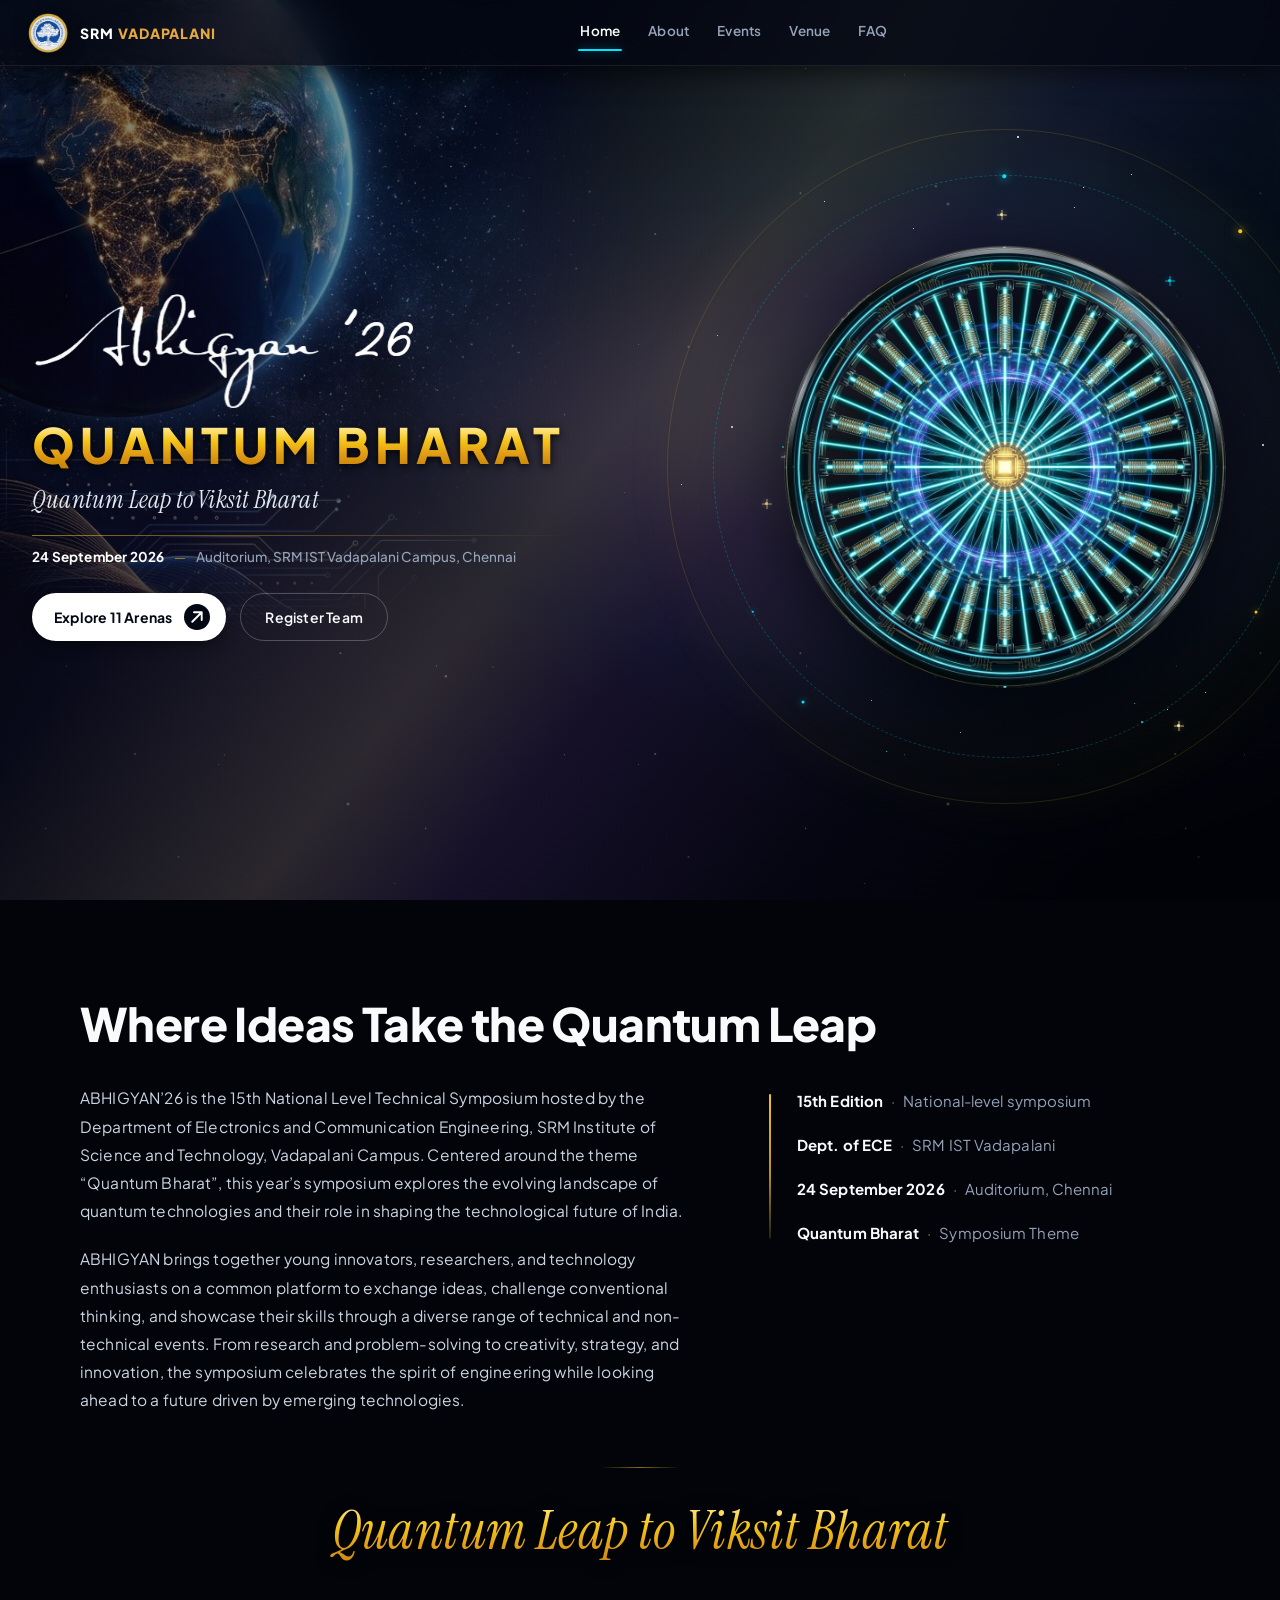
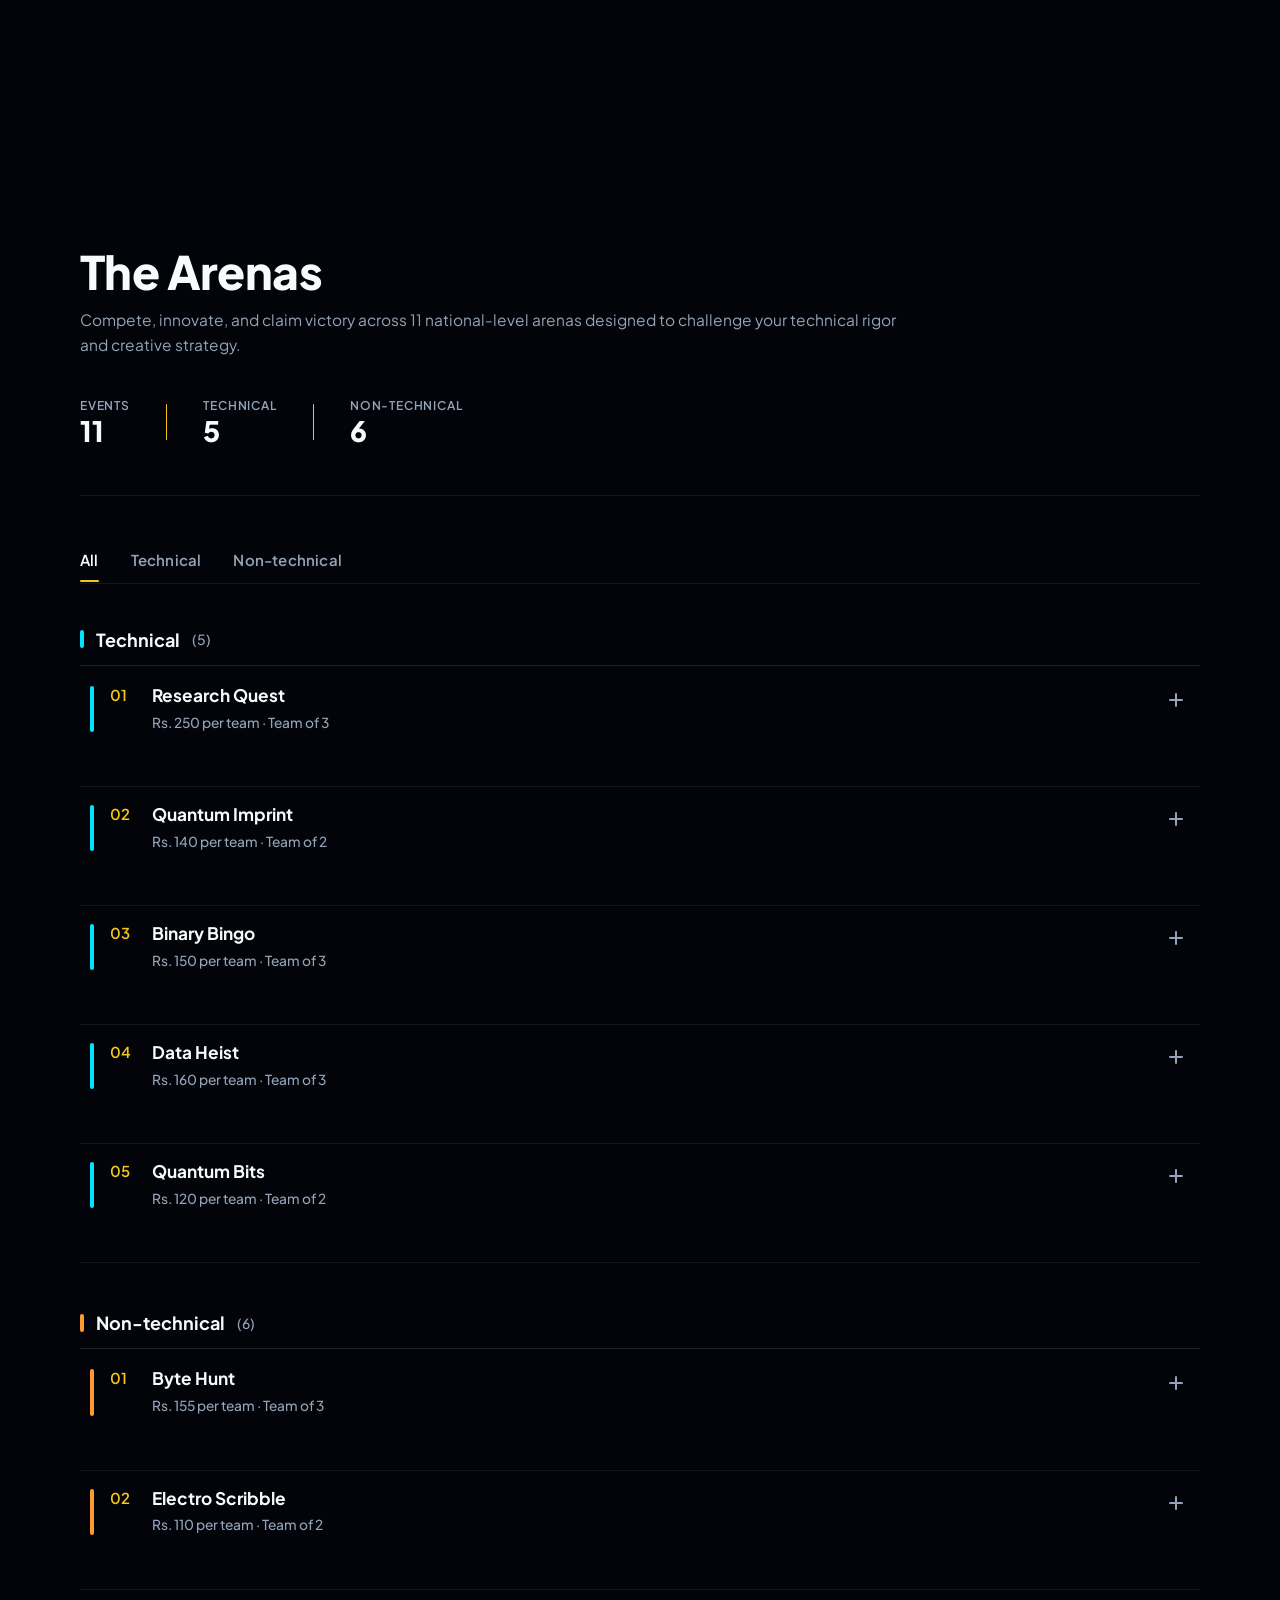
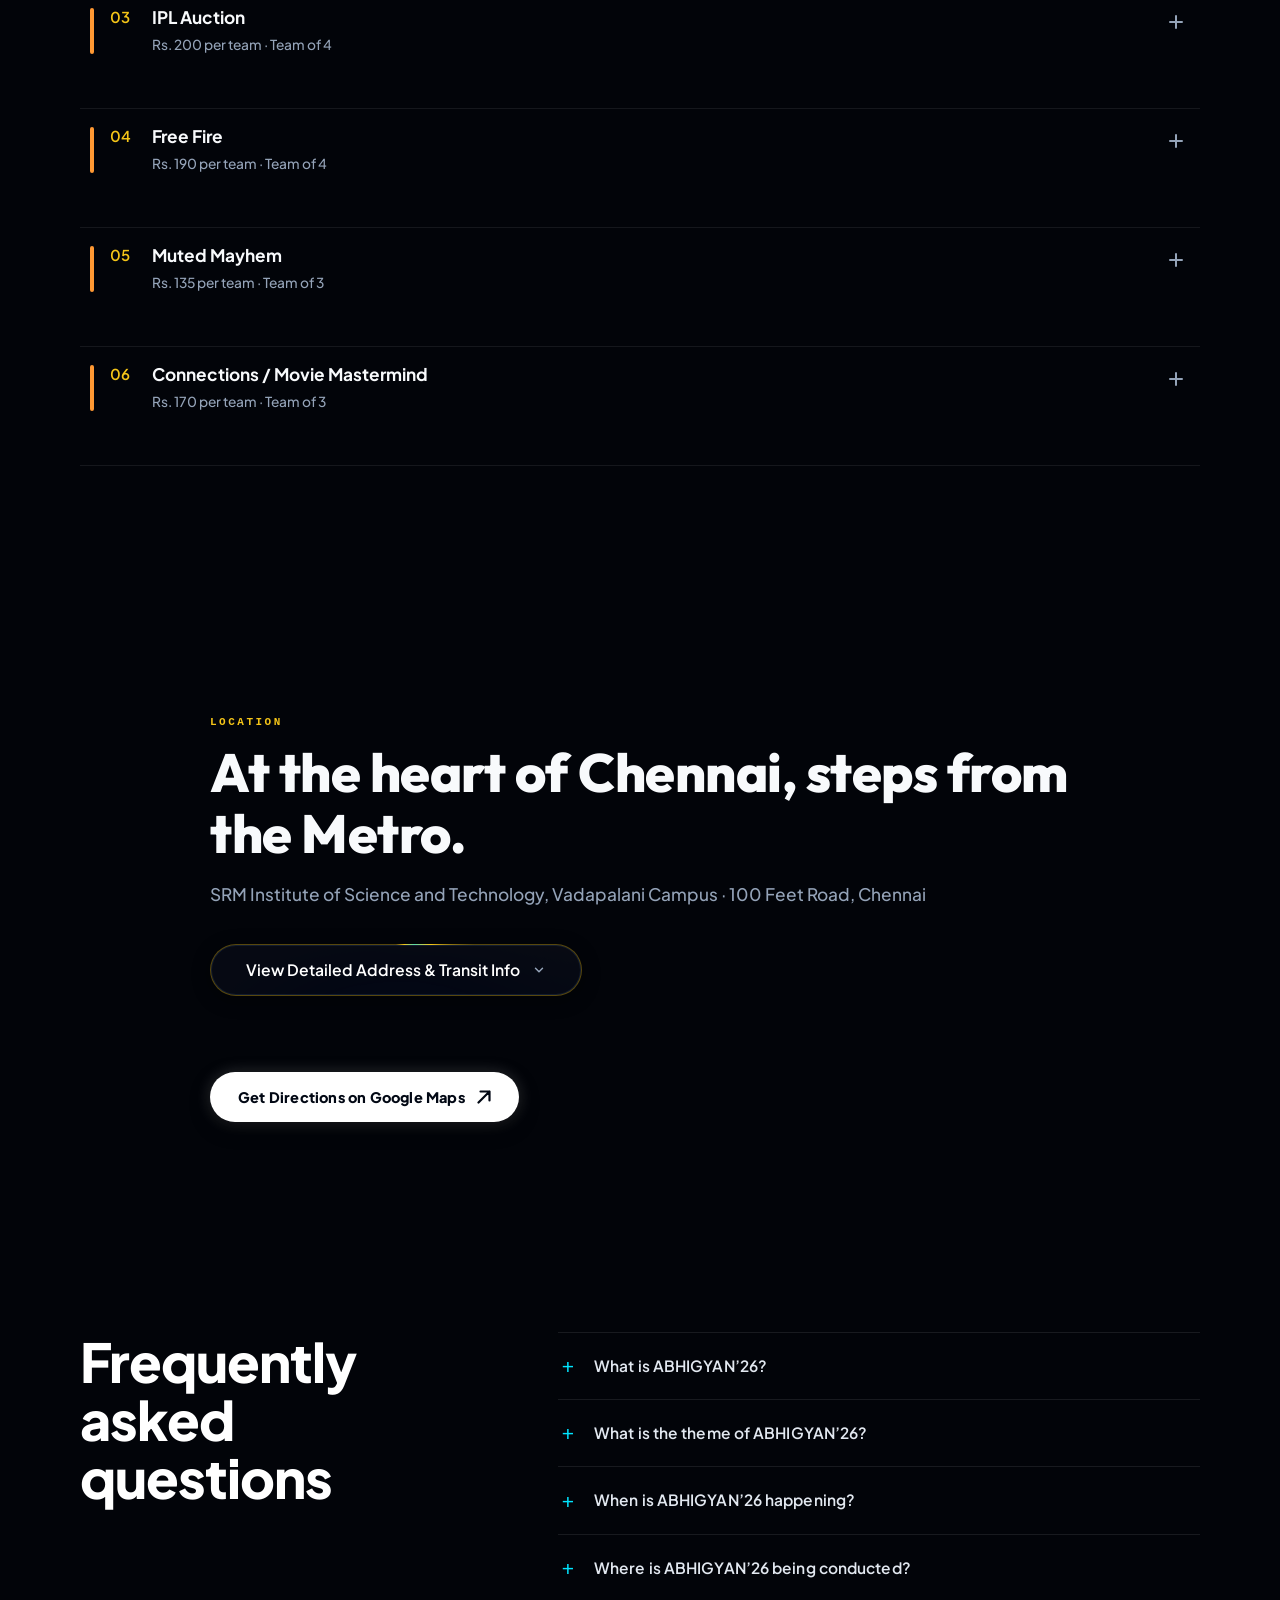
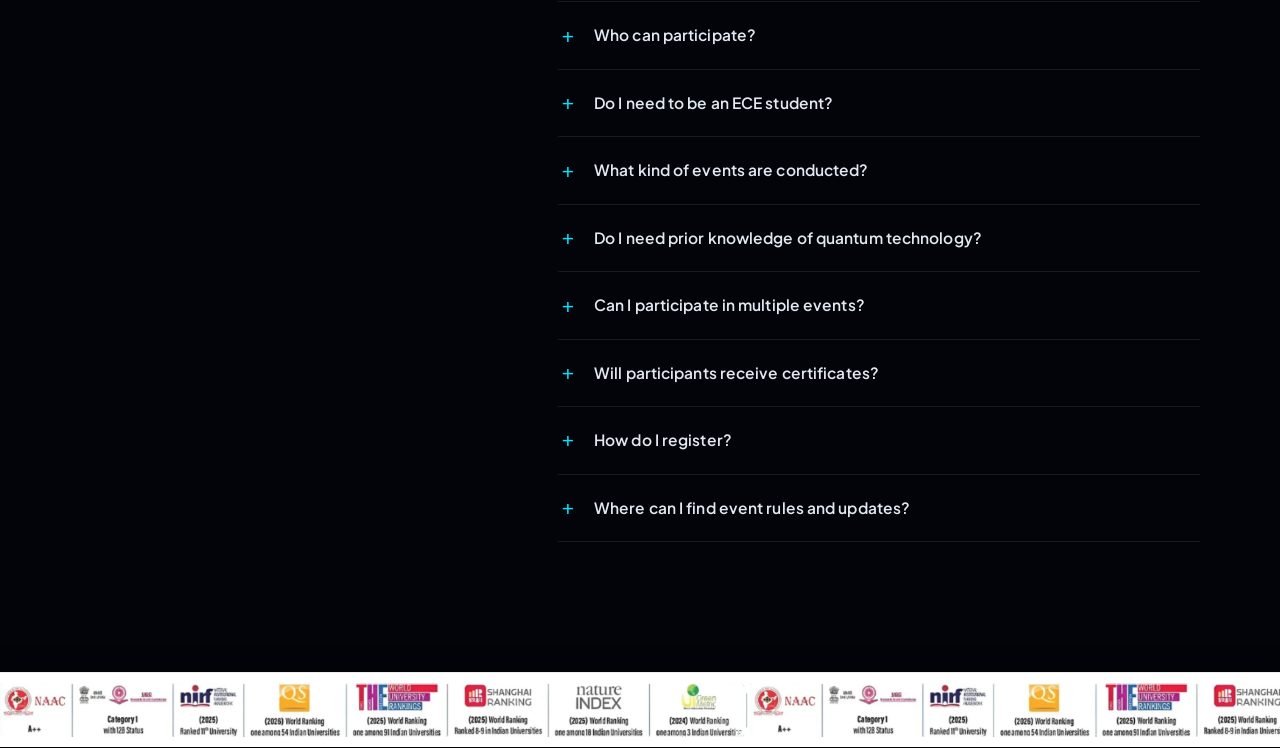
==== commit 04494693: "feat: add 5 event posters and Google Form registration links; remove navbar register button" ====
--- a/index.html
+++ b/index.html
@@ -107,9 +107,6 @@
               <line x1="3" y1="12" x2="21" y2="12"></line>
               <line x1="3" y1="18" x2="21" y2="18"></line>
             </svg>
-          </button>
-          <button class="nav-btn-reg" type="button" onclick="openRegistrationModal()">
-            Register
           </button>
         </div>
       </div>
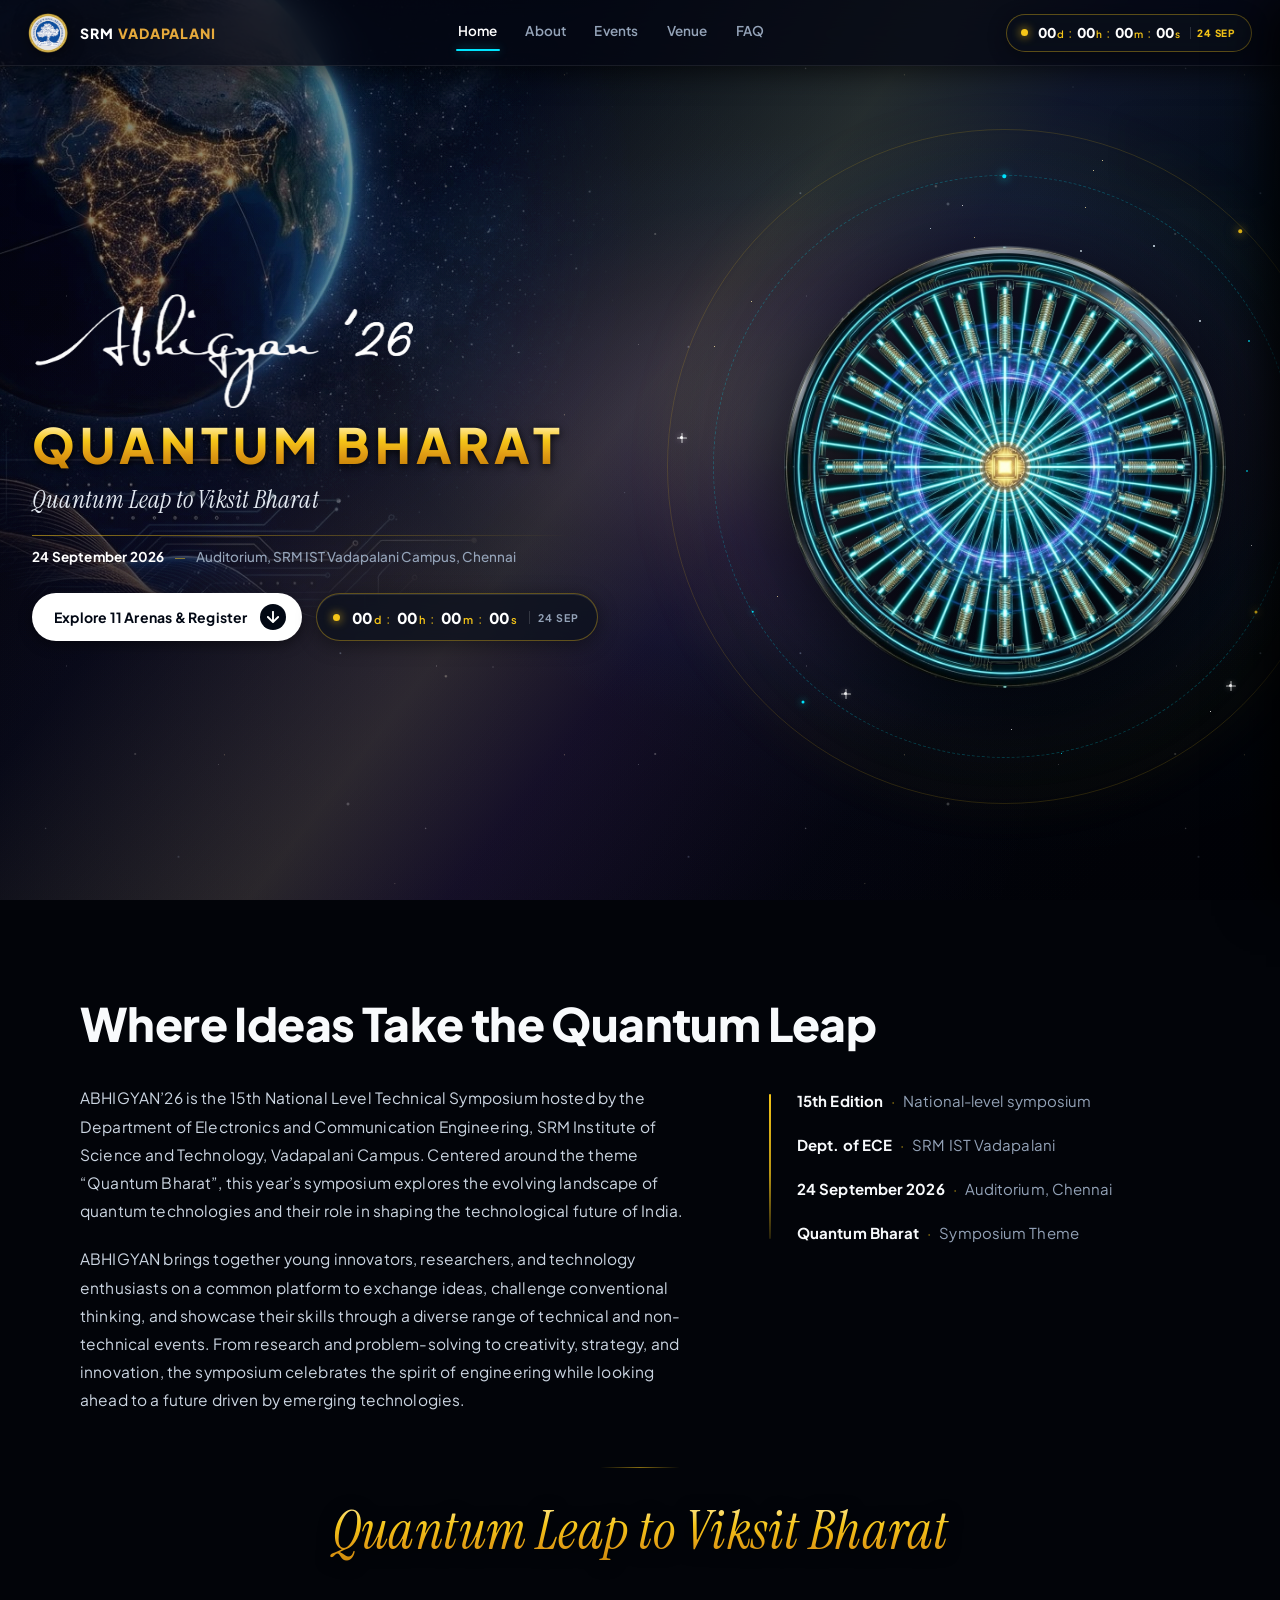
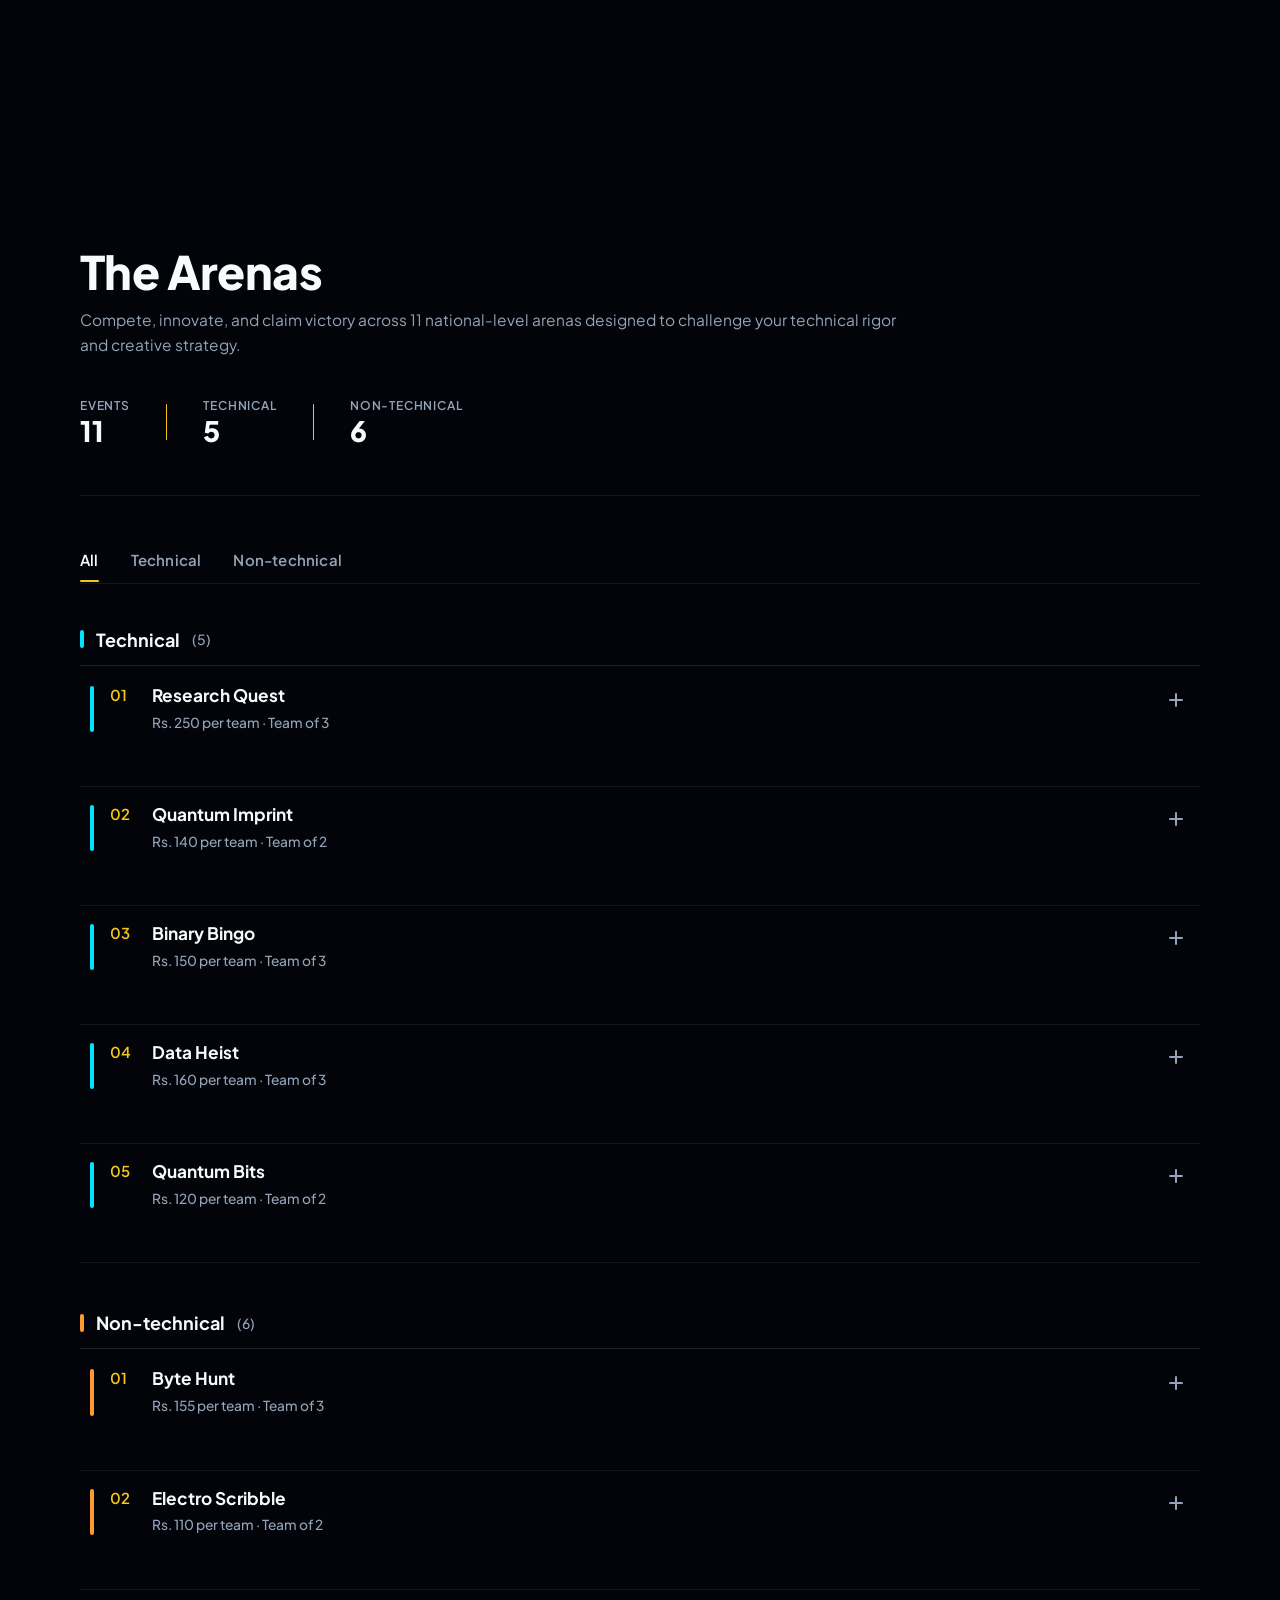
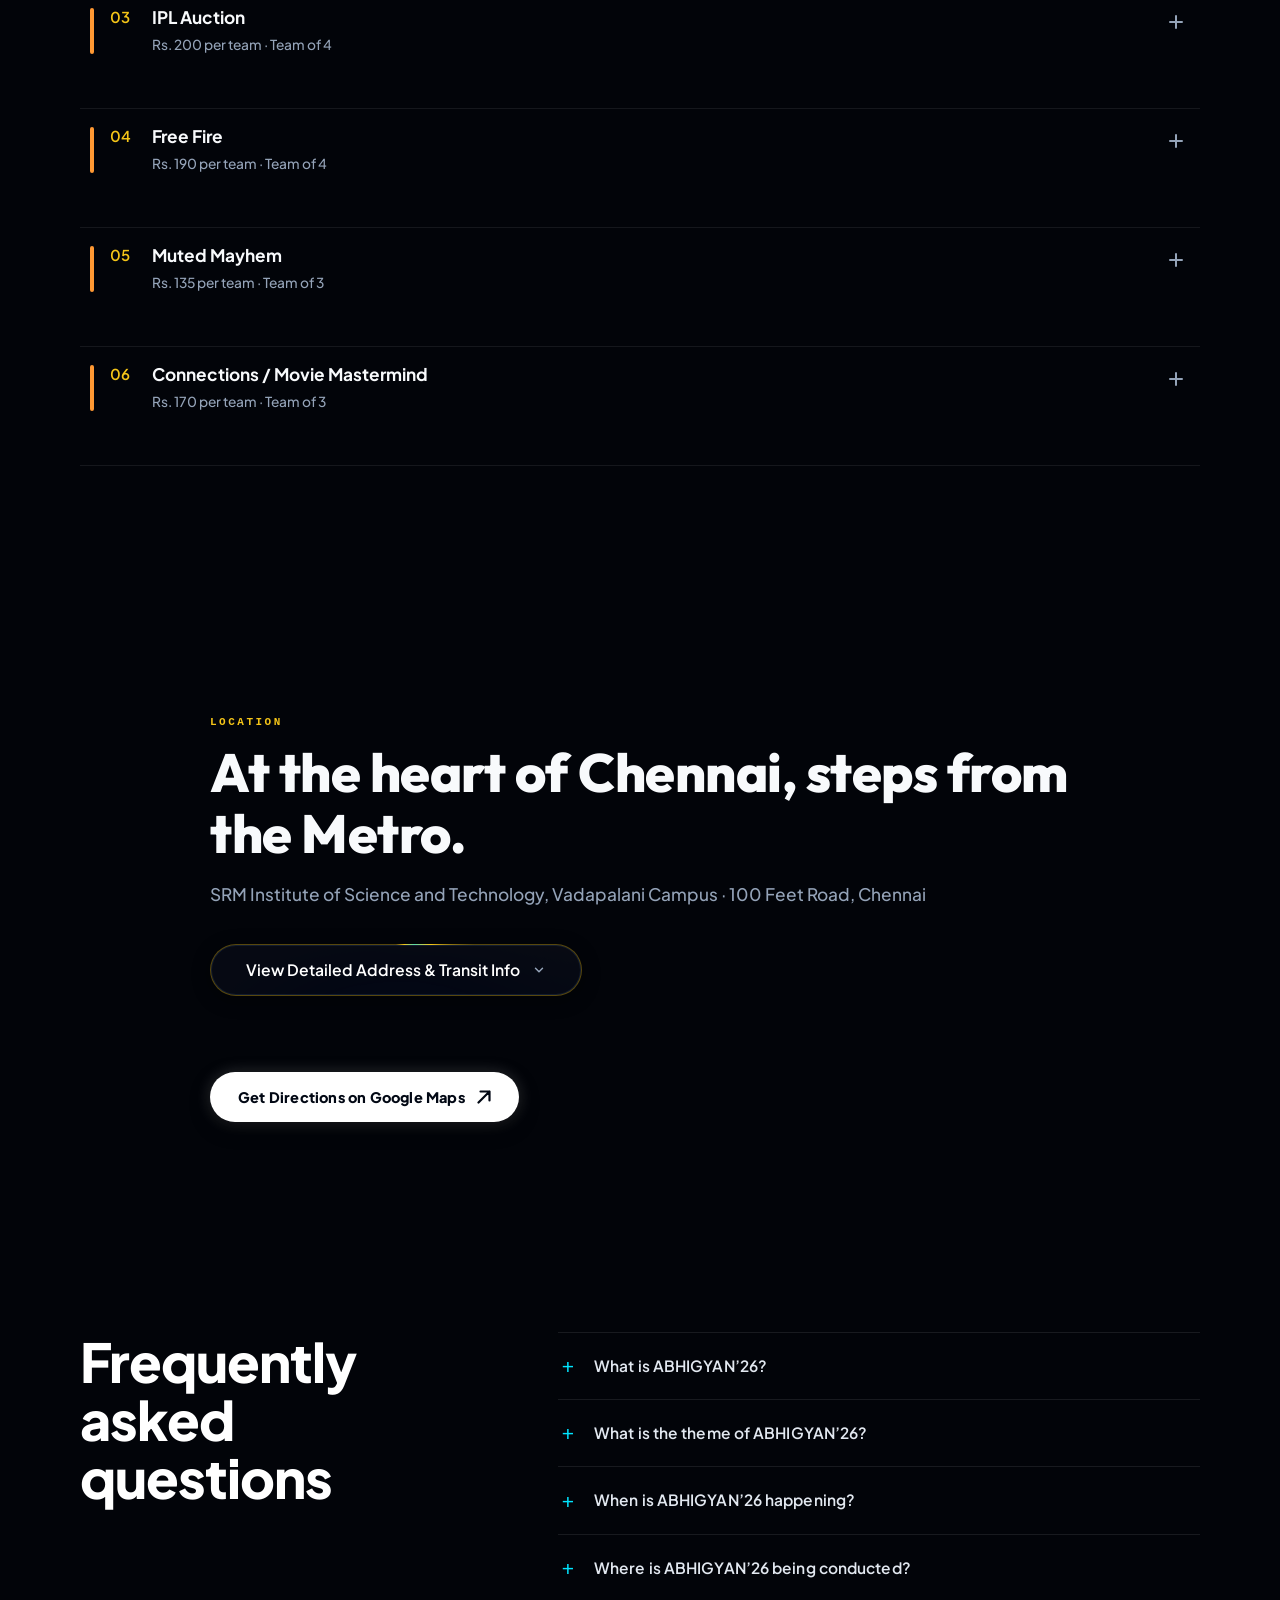
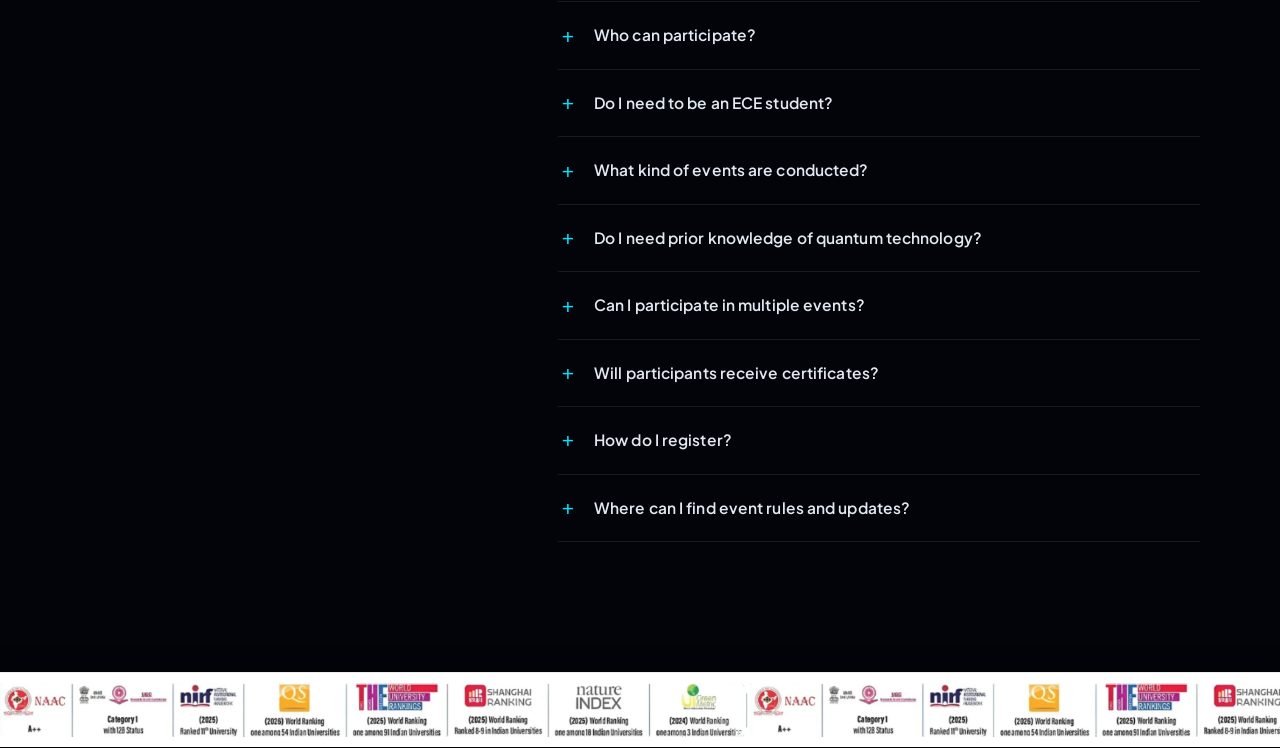
==== commit 74ea7990: "feat: Option A trigger, scroll-docking countdown to Sep 24, 68% mobile drawer, and venue 3rd floor t" ====
--- a/index.html
+++ b/index.html
@@ -98,15 +98,36 @@
           <span class="nav-active-glider" id="navActiveGlider" aria-hidden="true"></span>
         </nav>
 
-        <!-- Right Quick Actions: Hamburger (Mobile) + Replay (Desktop) + Register -->
+        <!-- Right Quick Actions: Countdown Pills + Option A Staggered Trigger -->
         <div class="nav-actions">
-          <!-- Mobile Hamburger Toggle (Positioned between Logo and Register on Mobile) -->
-          <button class="nav-hamburger-btn" id="navHamburgerBtn" type="button" aria-label="Open Navigation Menu" onclick="toggleNavMobileMenu(true)">
-            <svg width="20" height="20" viewBox="0 0 24 24" fill="none" stroke="currentColor" stroke-width="2.2" stroke-linecap="round" stroke-linejoin="round">
-              <line x1="3" y1="6" x2="21" y2="6"></line>
-              <line x1="3" y1="12" x2="21" y2="12"></line>
-              <line x1="3" y1="18" x2="21" y2="18"></line>
-            </svg>
+          <!-- Desktop Docked Countdown (Scroll-revealed when hero dock leaves view) -->
+          <div class="nav-countdown-desktop" id="navCountdownDesktop" aria-label="Countdown to Symposium">
+            <span class="countdown-pulse-dot" aria-hidden="true"></span>
+            <div class="countdown-digits">
+              <span class="countdown-unit"><strong class="c-days">00</strong><small>d</small></span>
+              <span class="countdown-colon">:</span>
+              <span class="countdown-unit"><strong class="c-hours">00</strong><small>h</small></span>
+              <span class="countdown-colon">:</span>
+              <span class="countdown-unit"><strong class="c-mins">00</strong><small>m</small></span>
+              <span class="countdown-colon">:</span>
+              <span class="countdown-unit"><strong class="c-secs">00</strong><small>s</small></span>
+            </div>
+            <span class="countdown-nav-tag">24 SEP</span>
+          </div>
+
+          <!-- Mobile Countdown (Compact, persistent before menu trigger) -->
+          <div class="nav-countdown-mobile" id="navCountdownMobile" aria-label="Countdown to Symposium">
+            <span class="countdown-pulse-dot" aria-hidden="true"></span>
+            <span class="c-mobile-text"><strong class="c-days">00</strong>d <strong class="c-hours">00</strong>h left</span>
+          </div>
+
+          <!-- Option A Modern Staggered 2-Bar with Quantum Dot Trigger -->
+          <button class="nav-hamburger-btn option-a-trigger" id="navHamburgerBtn" type="button" aria-label="Toggle Navigation Menu" onclick="toggleNavMobileMenu(true)">
+            <span class="bar-line bar-top" aria-hidden="true"></span>
+            <span class="bar-lower-row" aria-hidden="true">
+              <span class="bar-line bar-bottom"></span>
+              <span class="nav-quantum-dot"></span>
+            </span>
           </button>
         </div>
       </div>
@@ -115,19 +136,13 @@
     <!-- Dimmed Backdrop Overlay (Closes menu on tap) -->
     <div class="curved-menu-backdrop" id="curvedMenuBackdrop" onclick="toggleNavMobileMenu(false)" aria-hidden="true"></div>
 
-    <!-- Curved Mobile Navigation Drawer (Right-aligned, organic SVG curve, High-Fashion Editorial) -->
+    <!-- Mobile Navigation Drawer (~68% width, zero lag, luxury editorial) -->
     <aside class="curved-menu-drawer" id="mobileNavOverlay" role="dialog" aria-modal="true" aria-label="Mobile Navigation Menu">
-      
-      <!-- Organic SVG Curve Attached to Drawer Left Edge -->
-      <svg class="curved-svg-edge" viewBox="0 0 100 800" preserveAspectRatio="none" aria-hidden="true">
-        <path id="curvedSvgPath" d="M100 0 L100 800 Q 100 400 100 0" fill="#050a18"></path>
-      </svg>
-
       <div class="curved-menu-content">
         
         <!-- Header: Navigation label + Close button -->
         <div class="curved-menu-header">
-          <span class="curved-nav-label">Navigation</span>
+          <span class="curved-nav-label">Menu</span>
           <button class="curved-close-btn" id="mobileNavCloseBtn" type="button" aria-label="Close navigation" onclick="toggleNavMobileMenu(false)">
             <svg width="18" height="18" viewBox="0 0 24 24" fill="none" stroke="currentColor" stroke-width="2.4" stroke-linecap="round" stroke-linejoin="round">
               <line x1="18" y1="6" x2="6" y2="18"></line>
@@ -160,11 +175,9 @@
           </a>
         </nav>
 
-        <!-- Footer Action: Register Button + Replay Intro -->
+        <!-- Footer: Symposium metadata watermark -->
         <div class="curved-menu-footer">
-          <button class="curved-reg-btn" type="button" onclick="toggleNavMobileMenu(false); openRegistrationModal();">
-            Register
-          </button>
+          <span class="curved-menu-watermark">Abhigyan '26 · 24 Sep</span>
         </div>
 
       </div>
@@ -206,20 +219,31 @@
               </div>
             </div>
 
-            <!-- Action CTAs with Distinct Hierarchy: Explore, Register, and Team -->
+            <!-- Action CTAs: Streamlined Explore Arenas + Live Countdown Dock -->
             <div class="hero-action-cluster">
-              <a href="#events" class="btn-primary-explore" id="btnExploreArenas" role="button" aria-label="Explore 11 Arenas">
-                <span>Explore 11 Arenas</span>
+              <a href="#events" class="btn-primary-explore" id="btnExploreArenas" role="button" aria-label="Explore 11 Arenas and Register">
+                <span>Explore 11 Arenas &amp; Register</span>
                 <span class="btn-arrow-disk" aria-hidden="true">
                   <svg width="12" height="12" viewBox="0 0 14 14" fill="none">
-                    <path d="M1.5 12.5L12.5 1.5M12.5 1.5H3.5M12.5 1.5V10.5" stroke="currentColor" stroke-width="2.2" stroke-linecap="round" stroke-linejoin="round"/>
+                    <path d="M7 1v12M1 7l6 6 6-6" stroke="currentColor" stroke-width="2.2" stroke-linecap="round" stroke-linejoin="round"/>
                   </svg>
                 </span>
               </a>
 
-              <button class="btn-secondary-reg" id="btnRegisterTeam" type="button" onclick="openRegistrationModal()">
-                Register Team
-              </button>
+              <!-- Desktop Hero Countdown Capsule (Seamlessly docks to navbar on scroll) -->
+              <div class="hero-countdown-dock" id="heroCountdownDock" aria-label="Countdown to 24 September 2026">
+                <span class="countdown-pulse-dot" aria-hidden="true"></span>
+                <div class="countdown-digits">
+                  <span class="countdown-unit"><strong class="c-days">00</strong><small>d</small></span>
+                  <span class="countdown-colon">:</span>
+                  <span class="countdown-unit"><strong class="c-hours">00</strong><small>h</small></span>
+                  <span class="countdown-colon">:</span>
+                  <span class="countdown-unit"><strong class="c-mins">00</strong><small>m</small></span>
+                  <span class="countdown-colon">:</span>
+                  <span class="countdown-unit"><strong class="c-secs">00</strong><small>s</small></span>
+                </div>
+                <span class="countdown-hero-tag">24 SEP</span>
+              </div>
             </div>
 
 
@@ -449,7 +473,7 @@
                 <div class="venue-fact-value">
                   <div class="venue-val-primary">SRM Institute of Science and Technology, Vadapalani Campus</div>
                   <div class="venue-val-secondary">No. 1, Jawaharlal Nehru Salai (100 Feet Road), Vadapalani, Chennai, Tamil Nadu — 600026</div>
-                  <div class="venue-val-stage">Main Auditorium &amp; Department of ECE (4th Floor)</div>
+                  <div class="venue-val-stage">Main Auditorium &amp; Department of ECE (3rd Floor)</div>
                 </div>
               </div>
 
@@ -867,7 +891,6 @@
         <button class="poster-lightbox-close" onclick="closePosterLightbox()" aria-label="Close poster" type="button">✕</button>
         
         <div class="poster-lightbox-header">
-          <span class="poster-lightbox-tag">OFFICIAL ARENA POSTER</span>
           <h3 class="poster-lightbox-title" id="posterLightboxTitle">Event Name</h3>
         </div>
 
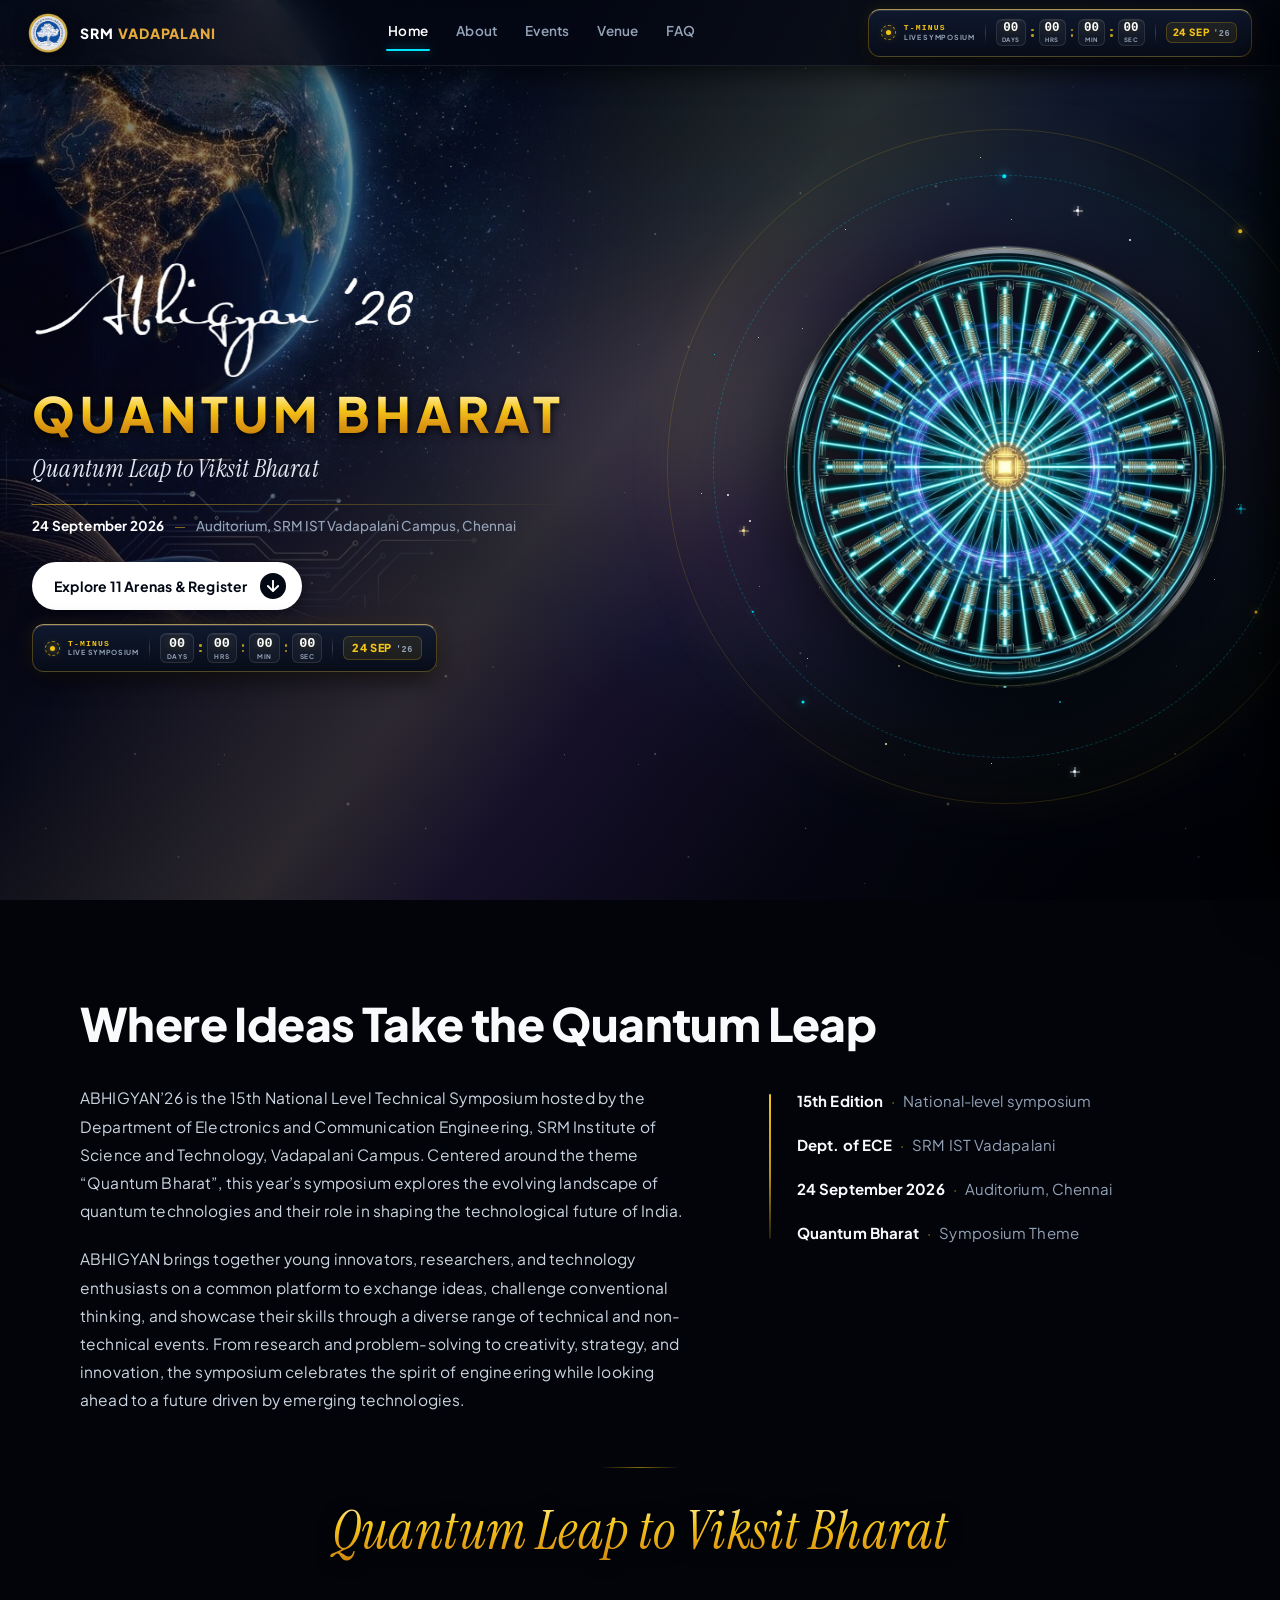
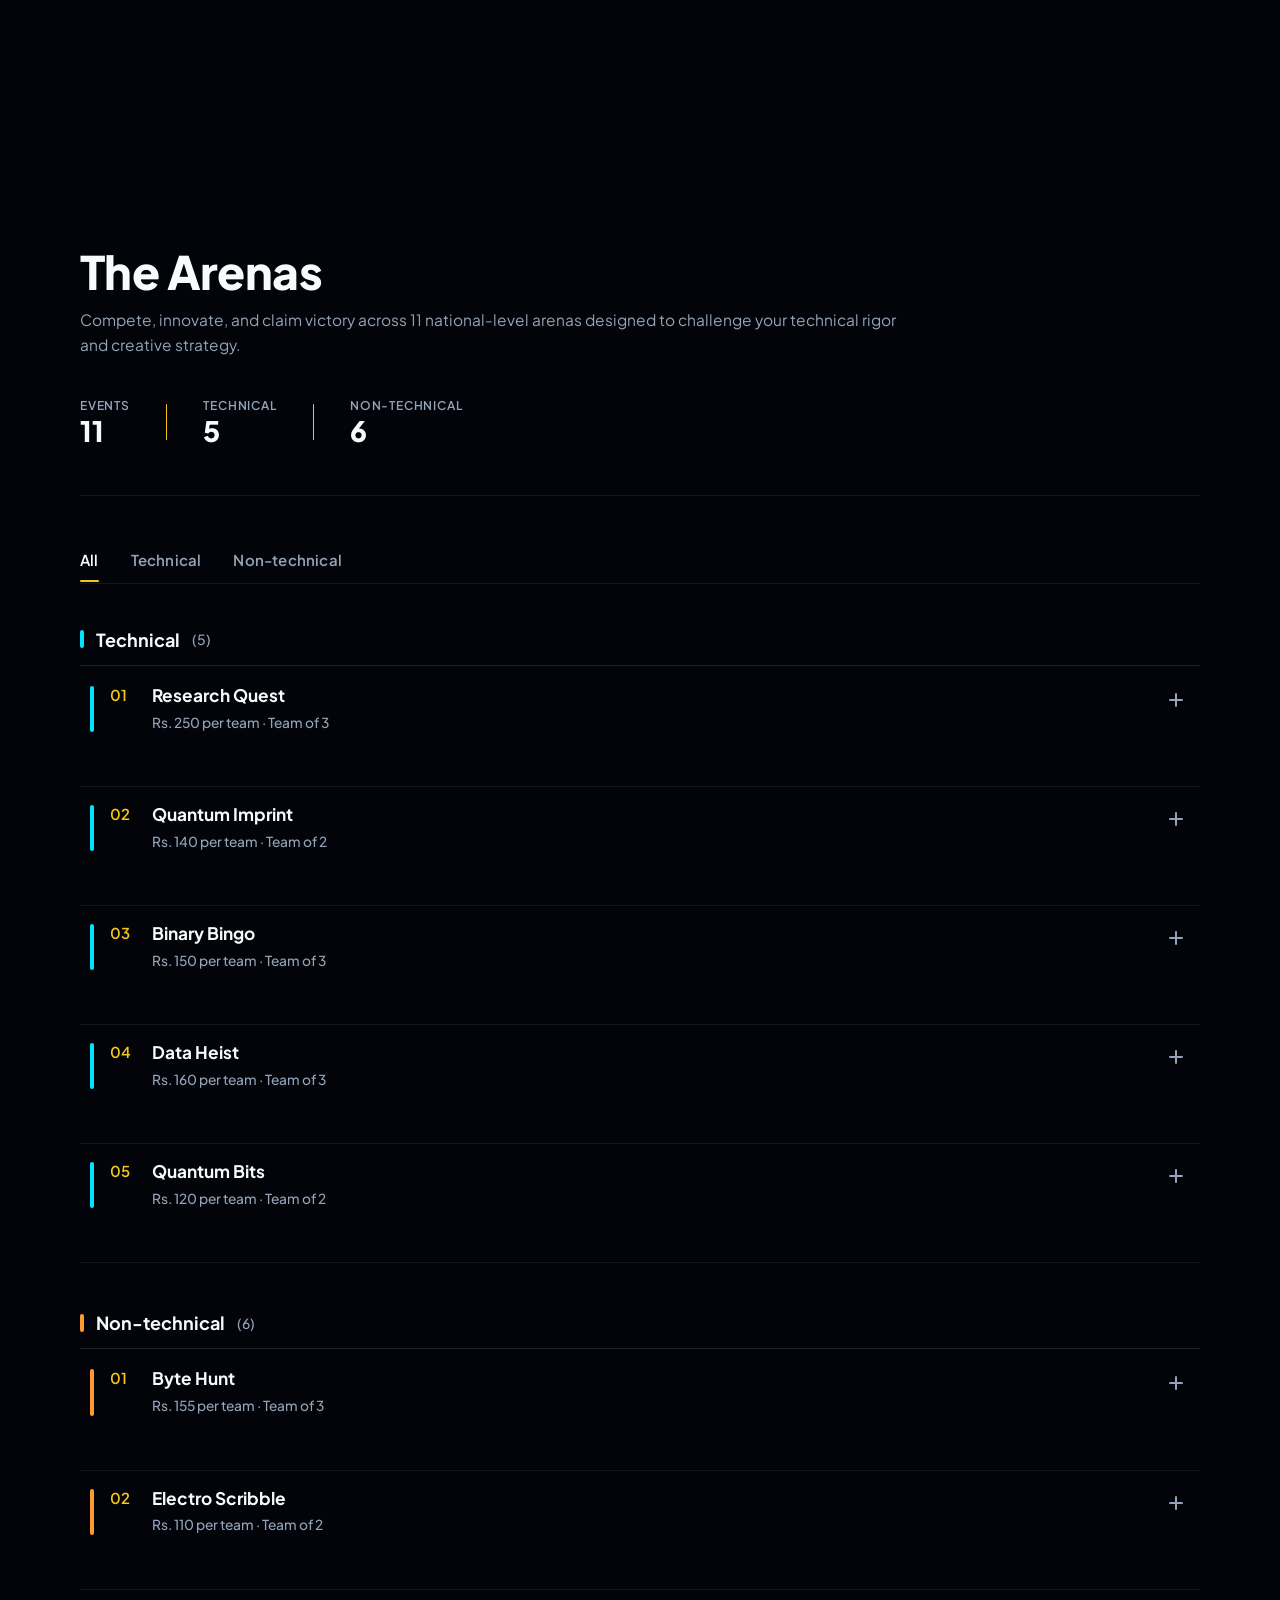
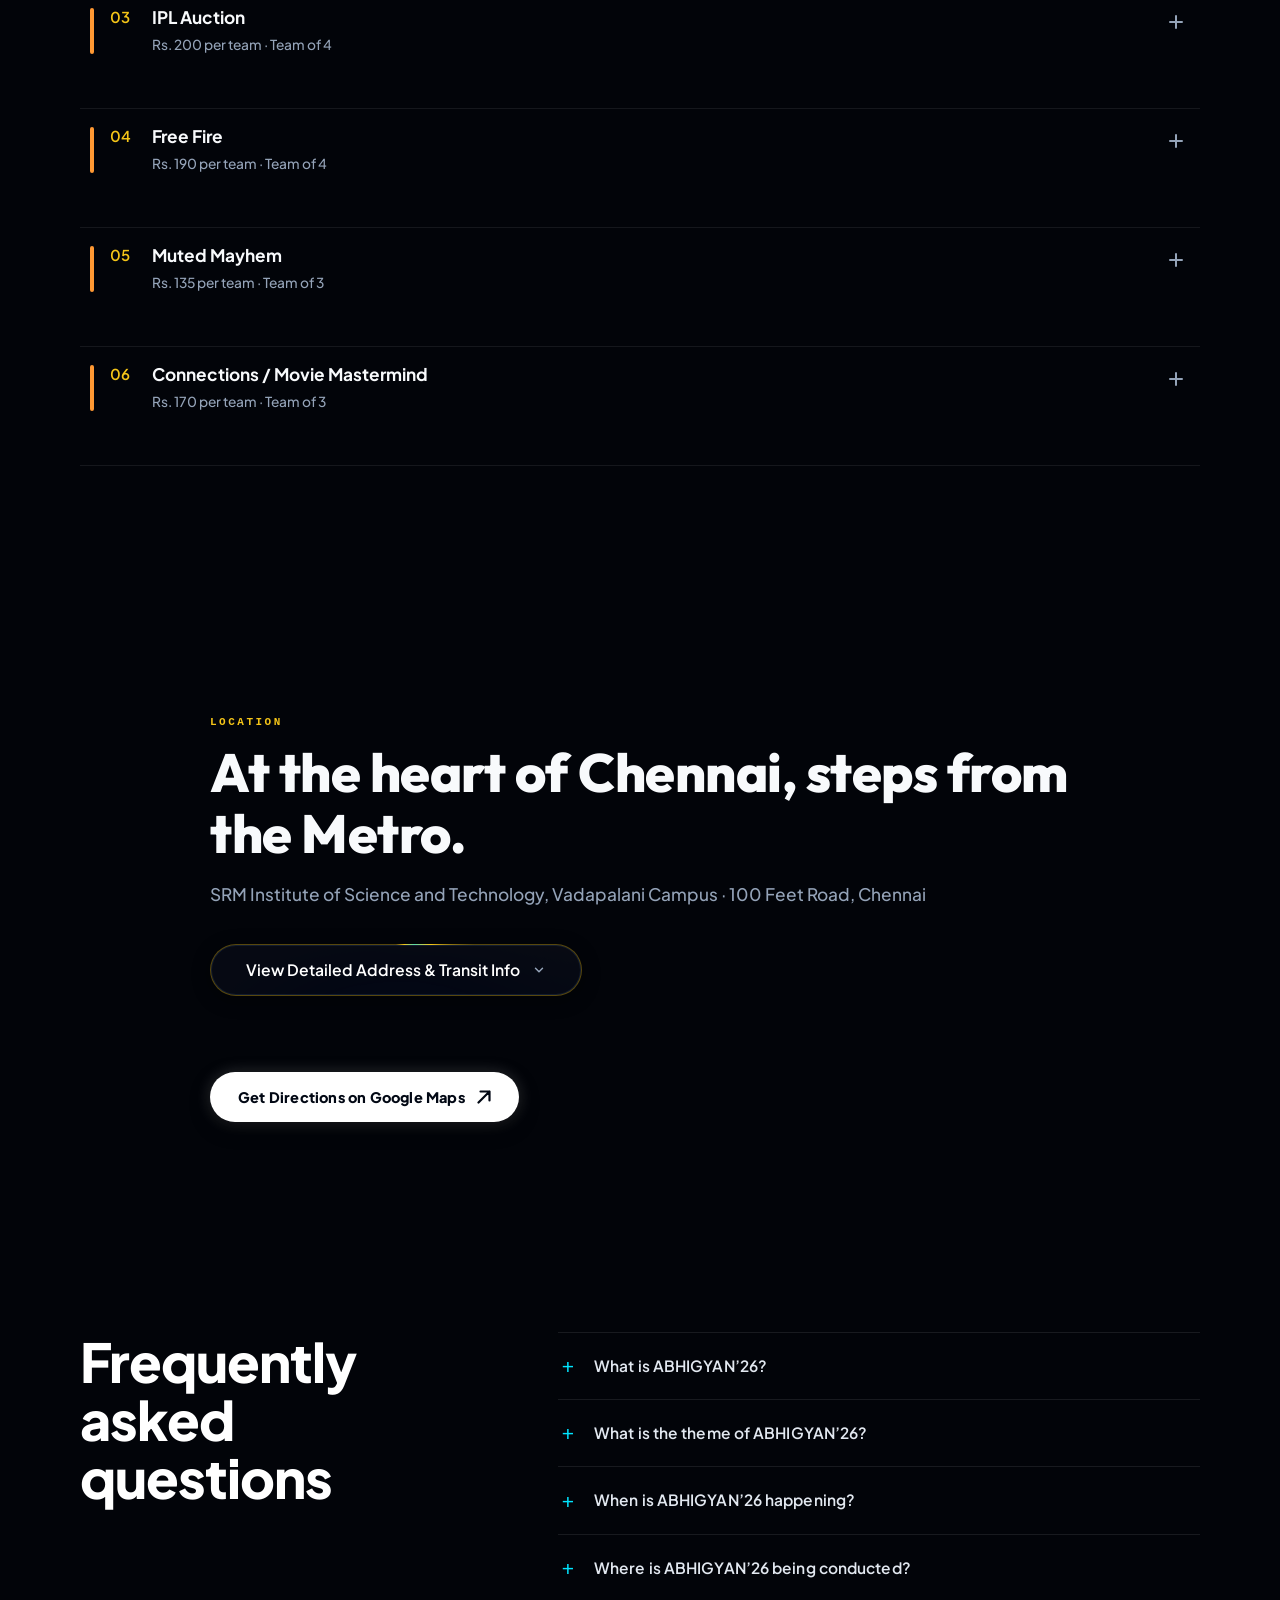
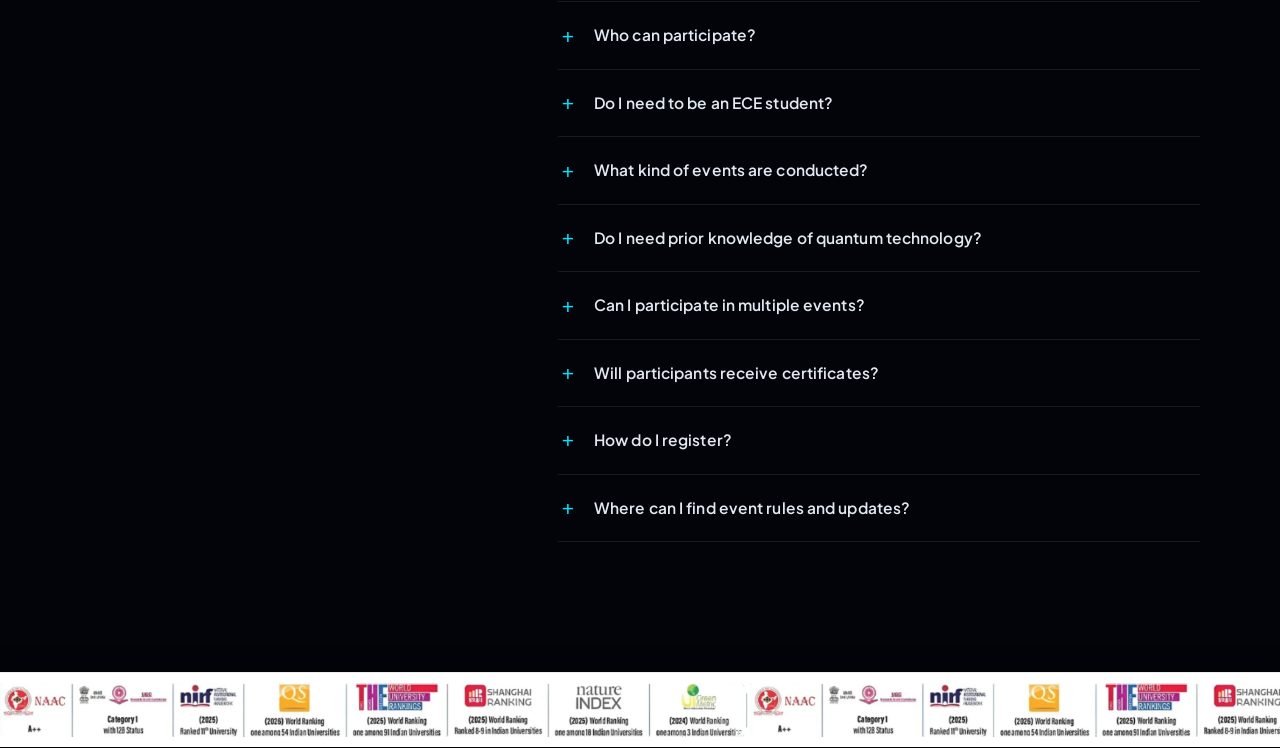
==== commit e9ffbf36: "feat: redesign countdown dock into bespoke Quantum Telemetry HUD chronometer" ====
--- a/index.html
+++ b/index.html
@@ -100,25 +100,58 @@
 
         <!-- Right Quick Actions: Countdown Pills + Option A Staggered Trigger -->
         <div class="nav-actions">
-          <!-- Desktop Docked Countdown (Scroll-revealed when hero dock leaves view) -->
-          <div class="nav-countdown-desktop" id="navCountdownDesktop" aria-label="Countdown to Symposium">
-            <span class="countdown-pulse-dot" aria-hidden="true"></span>
-            <div class="countdown-digits">
-              <span class="countdown-unit"><strong class="c-days">00</strong><small>d</small></span>
-              <span class="countdown-colon">:</span>
-              <span class="countdown-unit"><strong class="c-hours">00</strong><small>h</small></span>
-              <span class="countdown-colon">:</span>
-              <span class="countdown-unit"><strong class="c-mins">00</strong><small>m</small></span>
-              <span class="countdown-colon">:</span>
-              <span class="countdown-unit"><strong class="c-secs">00</strong><small>s</small></span>
-            </div>
-            <span class="countdown-nav-tag">24 SEP</span>
-          </div>
-
-          <!-- Mobile Countdown (Compact, persistent before menu trigger) -->
-          <div class="nav-countdown-mobile" id="navCountdownMobile" aria-label="Countdown to Symposium">
-            <span class="countdown-pulse-dot" aria-hidden="true"></span>
-            <span class="c-mobile-text"><strong class="c-days">00</strong>d <strong class="c-hours">00</strong>h left</span>
+          <!-- Desktop Docked Countdown: Quantum Telemetry HUD (Scroll-revealed) -->
+          <div class="nav-countdown-desktop chrono-telemetry-hud" id="navCountdownDesktop" aria-label="Countdown to 24 September 2026">
+            <div class="chrono-telemetry-node">
+              <div class="chrono-orbit-ring" aria-hidden="true">
+                <div class="chrono-orbit-core"></div>
+              </div>
+              <div class="chrono-status-stack">
+                <span class="chrono-status-top">T-MINUS</span>
+                <span class="chrono-status-sub">LIVE SYMPOSIUM</span>
+              </div>
+            </div>
+
+            <div class="chrono-hairline" aria-hidden="true"></div>
+
+            <div class="chrono-grid-tiles">
+              <div class="chrono-tile">
+                <span class="chrono-val c-days">00</span>
+                <span class="chrono-lbl">DAYS</span>
+              </div>
+              <div class="chrono-colon-pips" aria-hidden="true"><span class="chrono-pip"></span><span class="chrono-pip"></span></div>
+              <div class="chrono-tile">
+                <span class="chrono-val c-hours">00</span>
+                <span class="chrono-lbl">HRS</span>
+              </div>
+              <div class="chrono-colon-pips" aria-hidden="true"><span class="chrono-pip"></span><span class="chrono-pip"></span></div>
+              <div class="chrono-tile">
+                <span class="chrono-val c-mins">00</span>
+                <span class="chrono-lbl">MIN</span>
+              </div>
+              <div class="chrono-colon-pips" aria-hidden="true"><span class="chrono-pip"></span><span class="chrono-pip"></span></div>
+              <div class="chrono-tile">
+                <span class="chrono-val c-secs">00</span>
+                <span class="chrono-lbl">SEC</span>
+              </div>
+            </div>
+
+            <div class="chrono-hairline" aria-hidden="true"></div>
+
+            <div class="chrono-target-chip">
+              <span class="chrono-target-date">24 SEP</span>
+              <span class="chrono-target-sub">'26</span>
+            </div>
+          </div>
+
+          <!-- Mobile Countdown (Compact Quantum Telemetry Pill) -->
+          <div class="nav-countdown-mobile chrono-mobile-hud" id="navCountdownMobile" aria-label="Countdown to Symposium">
+            <div class="chrono-orbit-core"></div>
+            <div class="chrono-mobile-val">
+              <strong class="c-days">00</strong><small>D</small>
+              <strong class="c-hours">00</strong><small>H</small>
+            </div>
+            <span class="chrono-mobile-tag">24 SEP</span>
           </div>
 
           <!-- Option A Modern Staggered 2-Bar with Quantum Dot Trigger -->
@@ -230,19 +263,48 @@
                 </span>
               </a>
 
-              <!-- Desktop Hero Countdown Capsule (Seamlessly docks to navbar on scroll) -->
-              <div class="hero-countdown-dock" id="heroCountdownDock" aria-label="Countdown to 24 September 2026">
-                <span class="countdown-pulse-dot" aria-hidden="true"></span>
-                <div class="countdown-digits">
-                  <span class="countdown-unit"><strong class="c-days">00</strong><small>d</small></span>
-                  <span class="countdown-colon">:</span>
-                  <span class="countdown-unit"><strong class="c-hours">00</strong><small>h</small></span>
-                  <span class="countdown-colon">:</span>
-                  <span class="countdown-unit"><strong class="c-mins">00</strong><small>m</small></span>
-                  <span class="countdown-colon">:</span>
-                  <span class="countdown-unit"><strong class="c-secs">00</strong><small>s</small></span>
-                </div>
-                <span class="countdown-hero-tag">24 SEP</span>
+              <!-- Desktop Hero Countdown Capsule: Quantum Telemetry HUD (Seamlessly docks to navbar on scroll) -->
+              <div class="hero-countdown-dock chrono-telemetry-hud" id="heroCountdownDock" aria-label="Countdown to 24 September 2026">
+                <div class="chrono-telemetry-node">
+                  <div class="chrono-orbit-ring" aria-hidden="true">
+                    <div class="chrono-orbit-core"></div>
+                  </div>
+                  <div class="chrono-status-stack">
+                    <span class="chrono-status-top">T-MINUS</span>
+                    <span class="chrono-status-sub">LIVE SYMPOSIUM</span>
+                  </div>
+                </div>
+
+                <div class="chrono-hairline" aria-hidden="true"></div>
+
+                <div class="chrono-grid-tiles">
+                  <div class="chrono-tile">
+                    <span class="chrono-val c-days">00</span>
+                    <span class="chrono-lbl">DAYS</span>
+                  </div>
+                  <div class="chrono-colon-pips" aria-hidden="true"><span class="chrono-pip"></span><span class="chrono-pip"></span></div>
+                  <div class="chrono-tile">
+                    <span class="chrono-val c-hours">00</span>
+                    <span class="chrono-lbl">HRS</span>
+                  </div>
+                  <div class="chrono-colon-pips" aria-hidden="true"><span class="chrono-pip"></span><span class="chrono-pip"></span></div>
+                  <div class="chrono-tile">
+                    <span class="chrono-val c-mins">00</span>
+                    <span class="chrono-lbl">MIN</span>
+                  </div>
+                  <div class="chrono-colon-pips" aria-hidden="true"><span class="chrono-pip"></span><span class="chrono-pip"></span></div>
+                  <div class="chrono-tile">
+                    <span class="chrono-val c-secs">00</span>
+                    <span class="chrono-lbl">SEC</span>
+                  </div>
+                </div>
+
+                <div class="chrono-hairline" aria-hidden="true"></div>
+
+                <div class="chrono-target-chip">
+                  <span class="chrono-target-date">24 SEP</span>
+                  <span class="chrono-target-sub">'26</span>
+                </div>
               </div>
             </div>
 
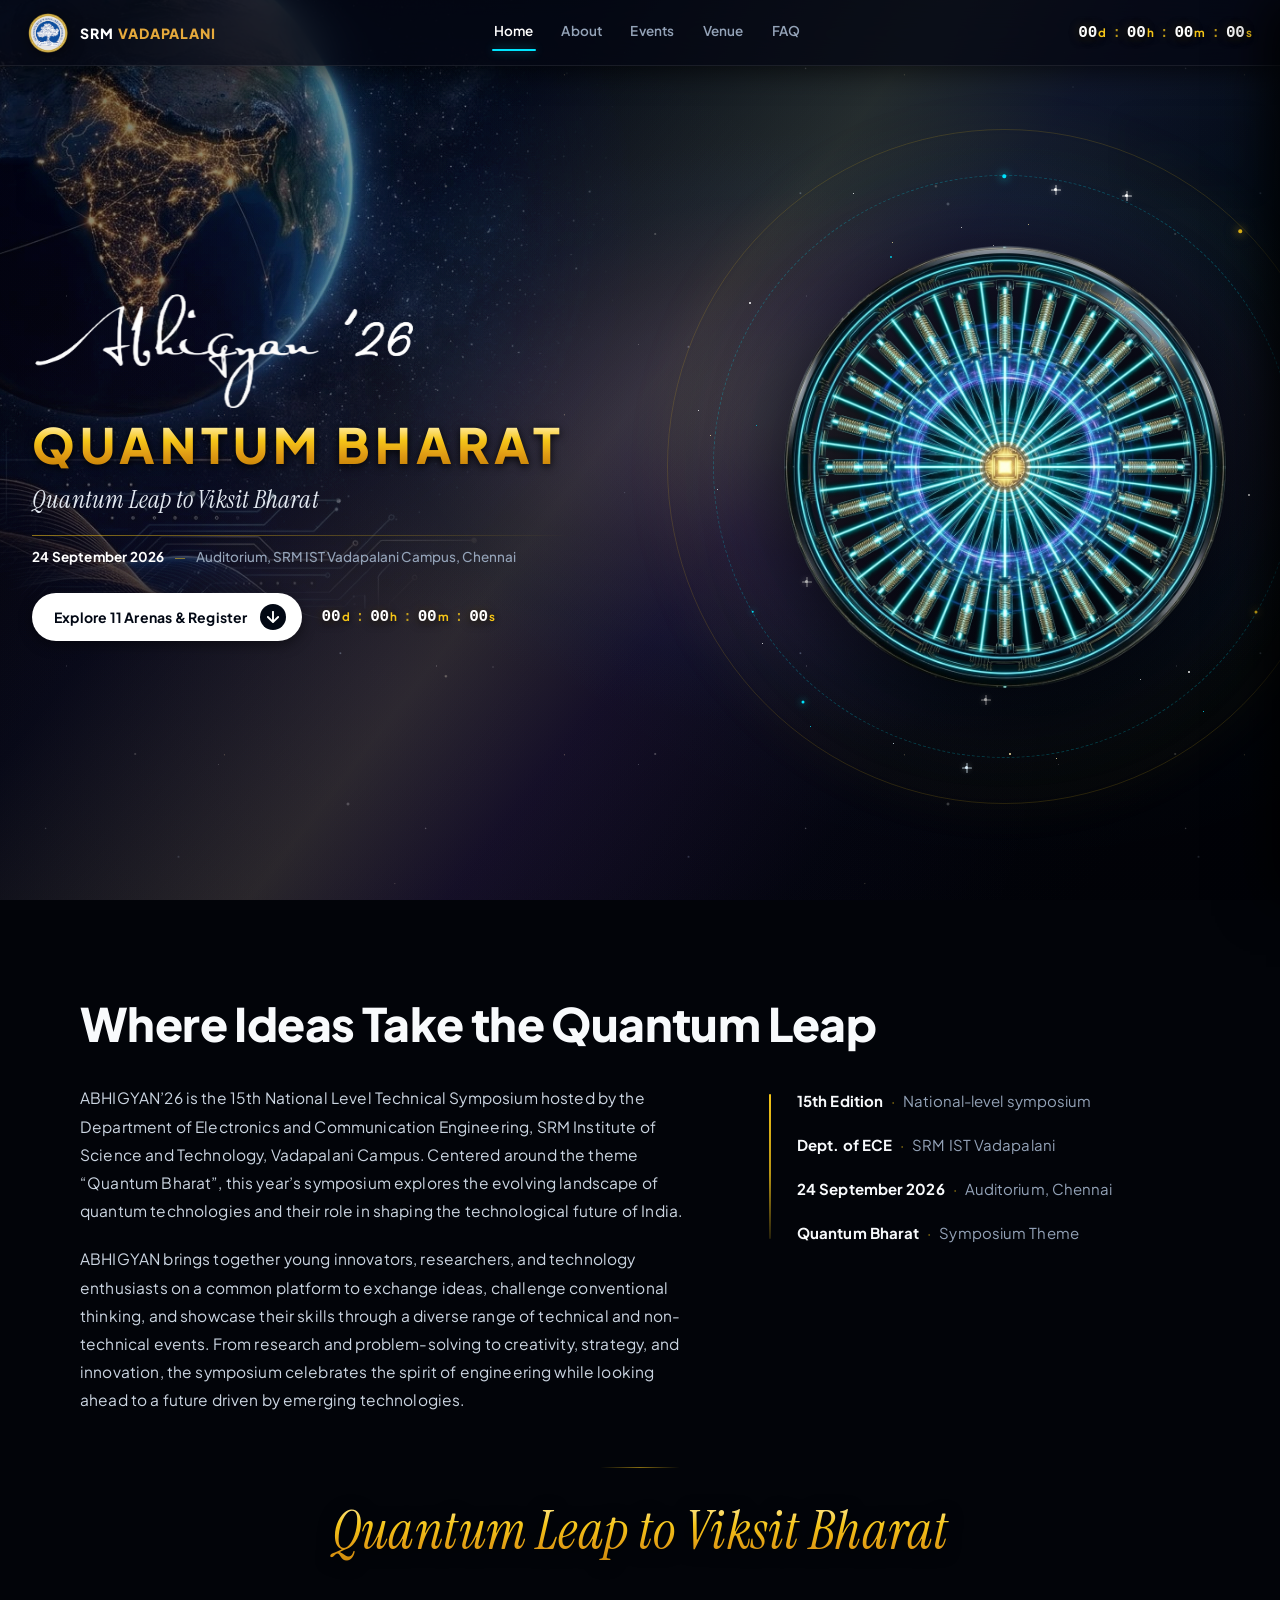
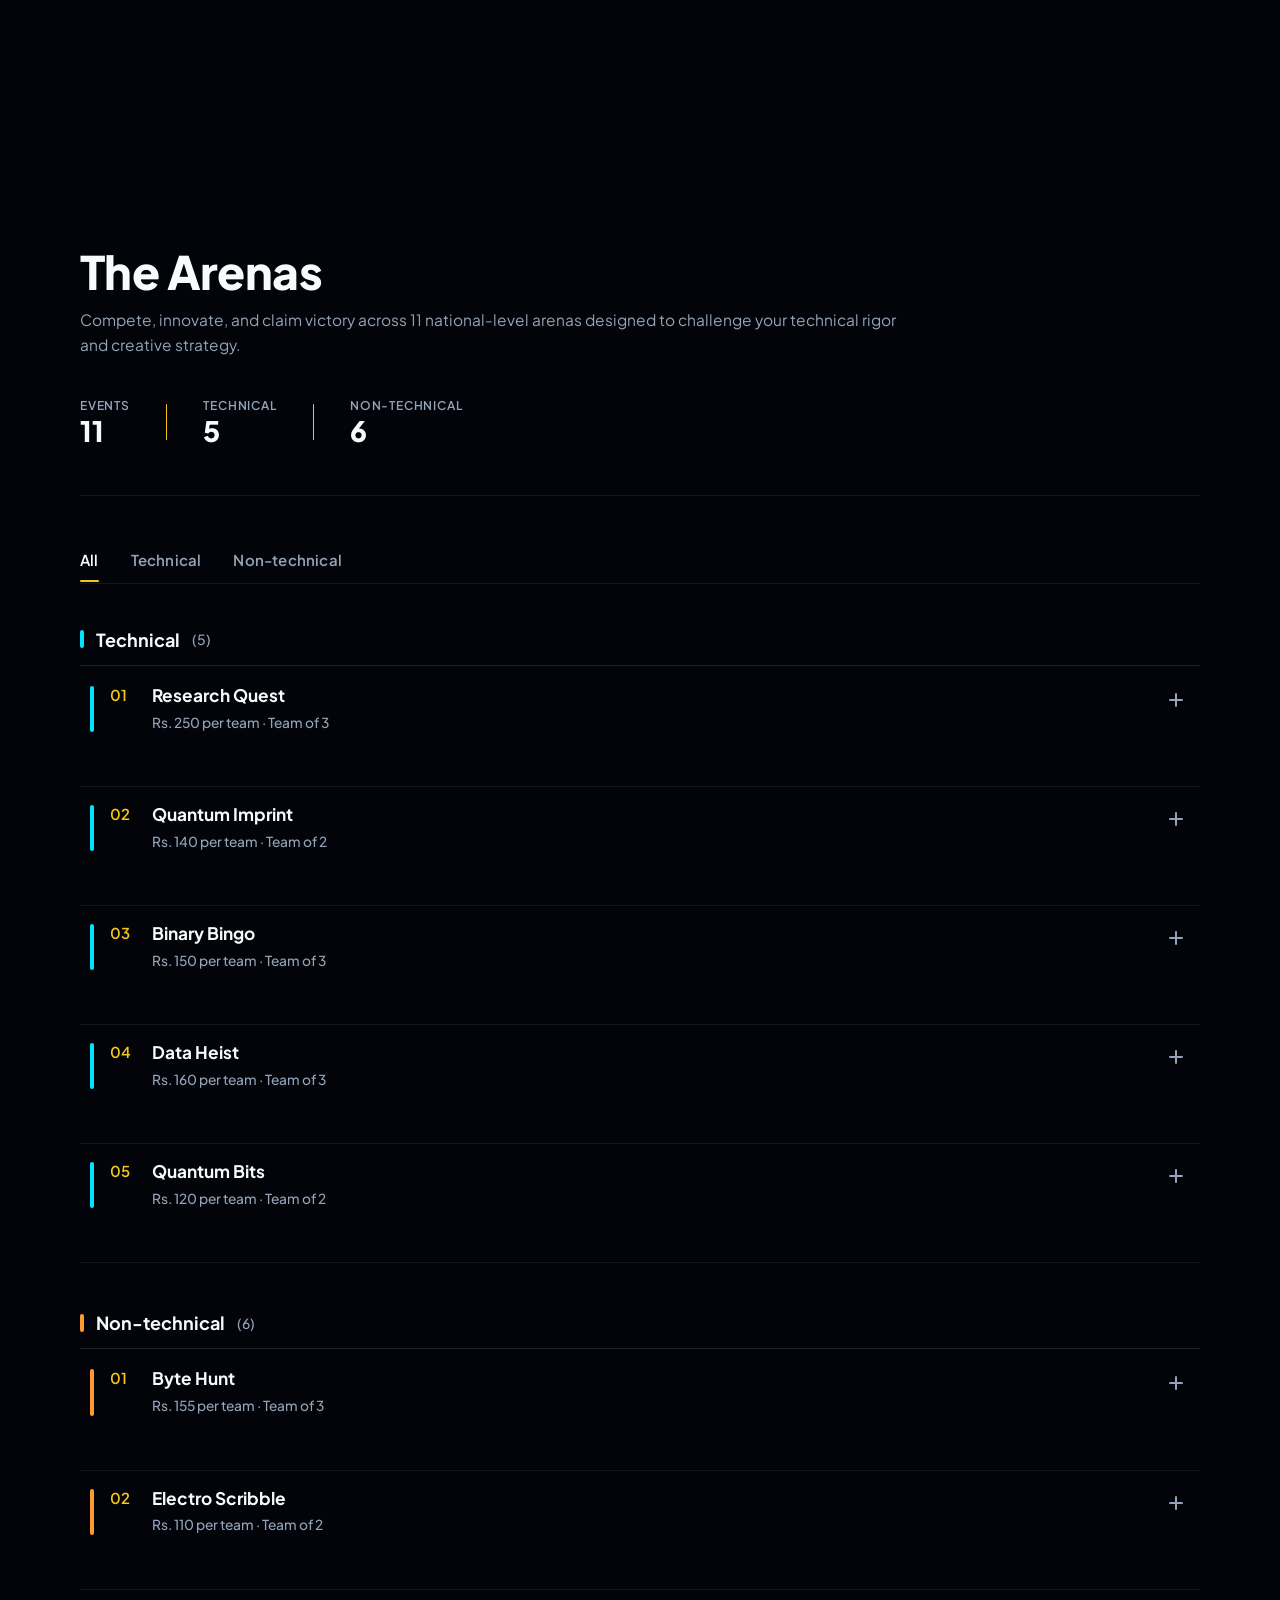
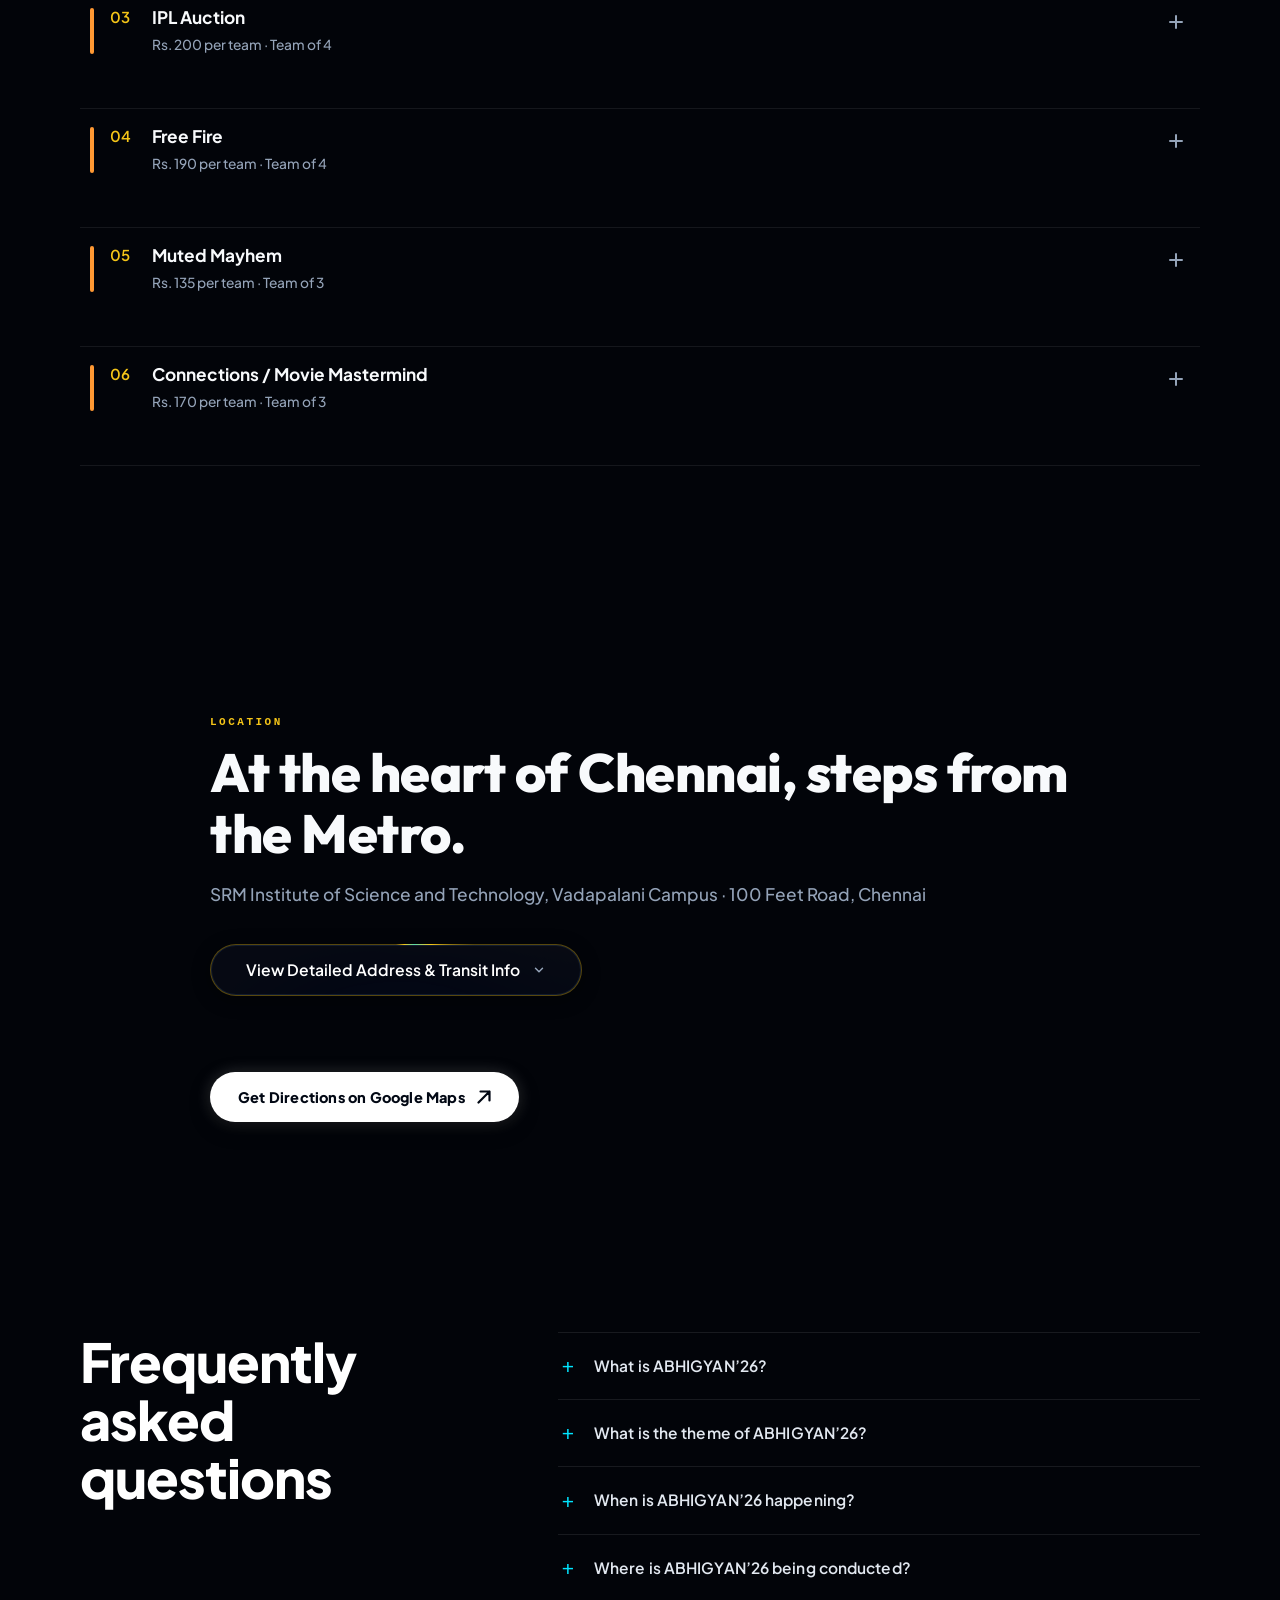
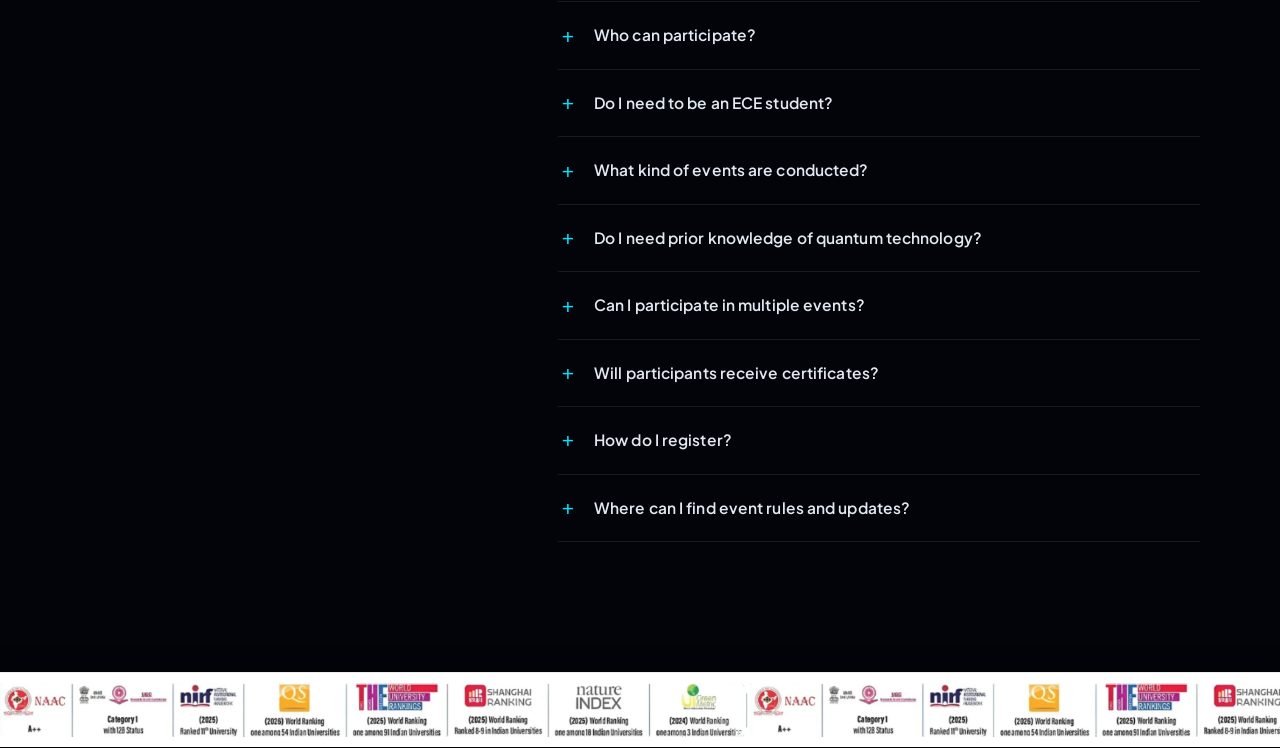
==== commit 01277f41: "feat: pure floating backgroundless countdown without dot (Days, Hrs, Min, Sec)" ====
--- a/index.html
+++ b/index.html
@@ -100,58 +100,26 @@
 
         <!-- Right Quick Actions: Countdown Pills + Option A Staggered Trigger -->
         <div class="nav-actions">
-          <!-- Desktop Docked Countdown: Quantum Telemetry HUD (Scroll-revealed) -->
-          <div class="nav-countdown-desktop chrono-telemetry-hud" id="navCountdownDesktop" aria-label="Countdown to 24 September 2026">
-            <div class="chrono-telemetry-node">
-              <div class="chrono-orbit-ring" aria-hidden="true">
-                <div class="chrono-orbit-core"></div>
-              </div>
-              <div class="chrono-status-stack">
-                <span class="chrono-status-top">T-MINUS</span>
-                <span class="chrono-status-sub">LIVE SYMPOSIUM</span>
-              </div>
-            </div>
-
-            <div class="chrono-hairline" aria-hidden="true"></div>
-
-            <div class="chrono-grid-tiles">
-              <div class="chrono-tile">
-                <span class="chrono-val c-days">00</span>
-                <span class="chrono-lbl">DAYS</span>
-              </div>
-              <div class="chrono-colon-pips" aria-hidden="true"><span class="chrono-pip"></span><span class="chrono-pip"></span></div>
-              <div class="chrono-tile">
-                <span class="chrono-val c-hours">00</span>
-                <span class="chrono-lbl">HRS</span>
-              </div>
-              <div class="chrono-colon-pips" aria-hidden="true"><span class="chrono-pip"></span><span class="chrono-pip"></span></div>
-              <div class="chrono-tile">
-                <span class="chrono-val c-mins">00</span>
-                <span class="chrono-lbl">MIN</span>
-              </div>
-              <div class="chrono-colon-pips" aria-hidden="true"><span class="chrono-pip"></span><span class="chrono-pip"></span></div>
-              <div class="chrono-tile">
-                <span class="chrono-val c-secs">00</span>
-                <span class="chrono-lbl">SEC</span>
-              </div>
-            </div>
-
-            <div class="chrono-hairline" aria-hidden="true"></div>
-
-            <div class="chrono-target-chip">
-              <span class="chrono-target-date">24 SEP</span>
-              <span class="chrono-target-sub">'26</span>
-            </div>
-          </div>
-
-          <!-- Mobile Countdown (Compact Quantum Telemetry Pill) -->
-          <div class="nav-countdown-mobile chrono-mobile-hud" id="navCountdownMobile" aria-label="Countdown to Symposium">
-            <div class="chrono-orbit-core"></div>
-            <div class="chrono-mobile-val">
-              <strong class="c-days">00</strong><small>D</small>
-              <strong class="c-hours">00</strong><small>H</small>
-            </div>
-            <span class="chrono-mobile-tag">24 SEP</span>
+          <!-- Desktop Docked Countdown (Floating typography, zero background) -->
+          <div class="nav-countdown-desktop countdown-clean-clock" id="navCountdownDesktop" aria-label="Countdown to Symposium">
+            <span class="c-unit"><strong class="c-days">00</strong><small>d</small></span>
+            <span class="c-colon">:</span>
+            <span class="c-unit"><strong class="c-hours">00</strong><small>h</small></span>
+            <span class="c-colon">:</span>
+            <span class="c-unit"><strong class="c-mins">00</strong><small>m</small></span>
+            <span class="c-colon">:</span>
+            <span class="c-unit"><strong class="c-secs">00</strong><small>s</small></span>
+          </div>
+
+          <!-- Mobile Countdown (Floating typography in top navbar) -->
+          <div class="nav-countdown-mobile countdown-clean-clock" id="navCountdownMobile" aria-label="Countdown to Symposium">
+            <span class="c-unit"><strong class="c-days">00</strong><small>d</small></span>
+            <span class="c-colon">:</span>
+            <span class="c-unit"><strong class="c-hours">00</strong><small>h</small></span>
+            <span class="c-colon">:</span>
+            <span class="c-unit"><strong class="c-mins">00</strong><small>m</small></span>
+            <span class="c-colon">:</span>
+            <span class="c-unit"><strong class="c-secs">00</strong><small>s</small></span>
           </div>
 
           <!-- Option A Modern Staggered 2-Bar with Quantum Dot Trigger -->
@@ -263,48 +231,15 @@
                 </span>
               </a>
 
-              <!-- Desktop Hero Countdown Capsule: Quantum Telemetry HUD (Seamlessly docks to navbar on scroll) -->
-              <div class="hero-countdown-dock chrono-telemetry-hud" id="heroCountdownDock" aria-label="Countdown to 24 September 2026">
-                <div class="chrono-telemetry-node">
-                  <div class="chrono-orbit-ring" aria-hidden="true">
-                    <div class="chrono-orbit-core"></div>
-                  </div>
-                  <div class="chrono-status-stack">
-                    <span class="chrono-status-top">T-MINUS</span>
-                    <span class="chrono-status-sub">LIVE SYMPOSIUM</span>
-                  </div>
-                </div>
-
-                <div class="chrono-hairline" aria-hidden="true"></div>
-
-                <div class="chrono-grid-tiles">
-                  <div class="chrono-tile">
-                    <span class="chrono-val c-days">00</span>
-                    <span class="chrono-lbl">DAYS</span>
-                  </div>
-                  <div class="chrono-colon-pips" aria-hidden="true"><span class="chrono-pip"></span><span class="chrono-pip"></span></div>
-                  <div class="chrono-tile">
-                    <span class="chrono-val c-hours">00</span>
-                    <span class="chrono-lbl">HRS</span>
-                  </div>
-                  <div class="chrono-colon-pips" aria-hidden="true"><span class="chrono-pip"></span><span class="chrono-pip"></span></div>
-                  <div class="chrono-tile">
-                    <span class="chrono-val c-mins">00</span>
-                    <span class="chrono-lbl">MIN</span>
-                  </div>
-                  <div class="chrono-colon-pips" aria-hidden="true"><span class="chrono-pip"></span><span class="chrono-pip"></span></div>
-                  <div class="chrono-tile">
-                    <span class="chrono-val c-secs">00</span>
-                    <span class="chrono-lbl">SEC</span>
-                  </div>
-                </div>
-
-                <div class="chrono-hairline" aria-hidden="true"></div>
-
-                <div class="chrono-target-chip">
-                  <span class="chrono-target-date">24 SEP</span>
-                  <span class="chrono-target-sub">'26</span>
-                </div>
+              <!-- Desktop Hero Countdown (Floating typography, zero background) -->
+              <div class="hero-countdown-dock countdown-clean-clock" id="heroCountdownDock" aria-label="Countdown to 24 September 2026">
+                <span class="c-unit"><strong class="c-days">00</strong><small>d</small></span>
+                <span class="c-colon">:</span>
+                <span class="c-unit"><strong class="c-hours">00</strong><small>h</small></span>
+                <span class="c-colon">:</span>
+                <span class="c-unit"><strong class="c-mins">00</strong><small>m</small></span>
+                <span class="c-colon">:</span>
+                <span class="c-unit"><strong class="c-secs">00</strong><small>s</small></span>
               </div>
             </div>
 
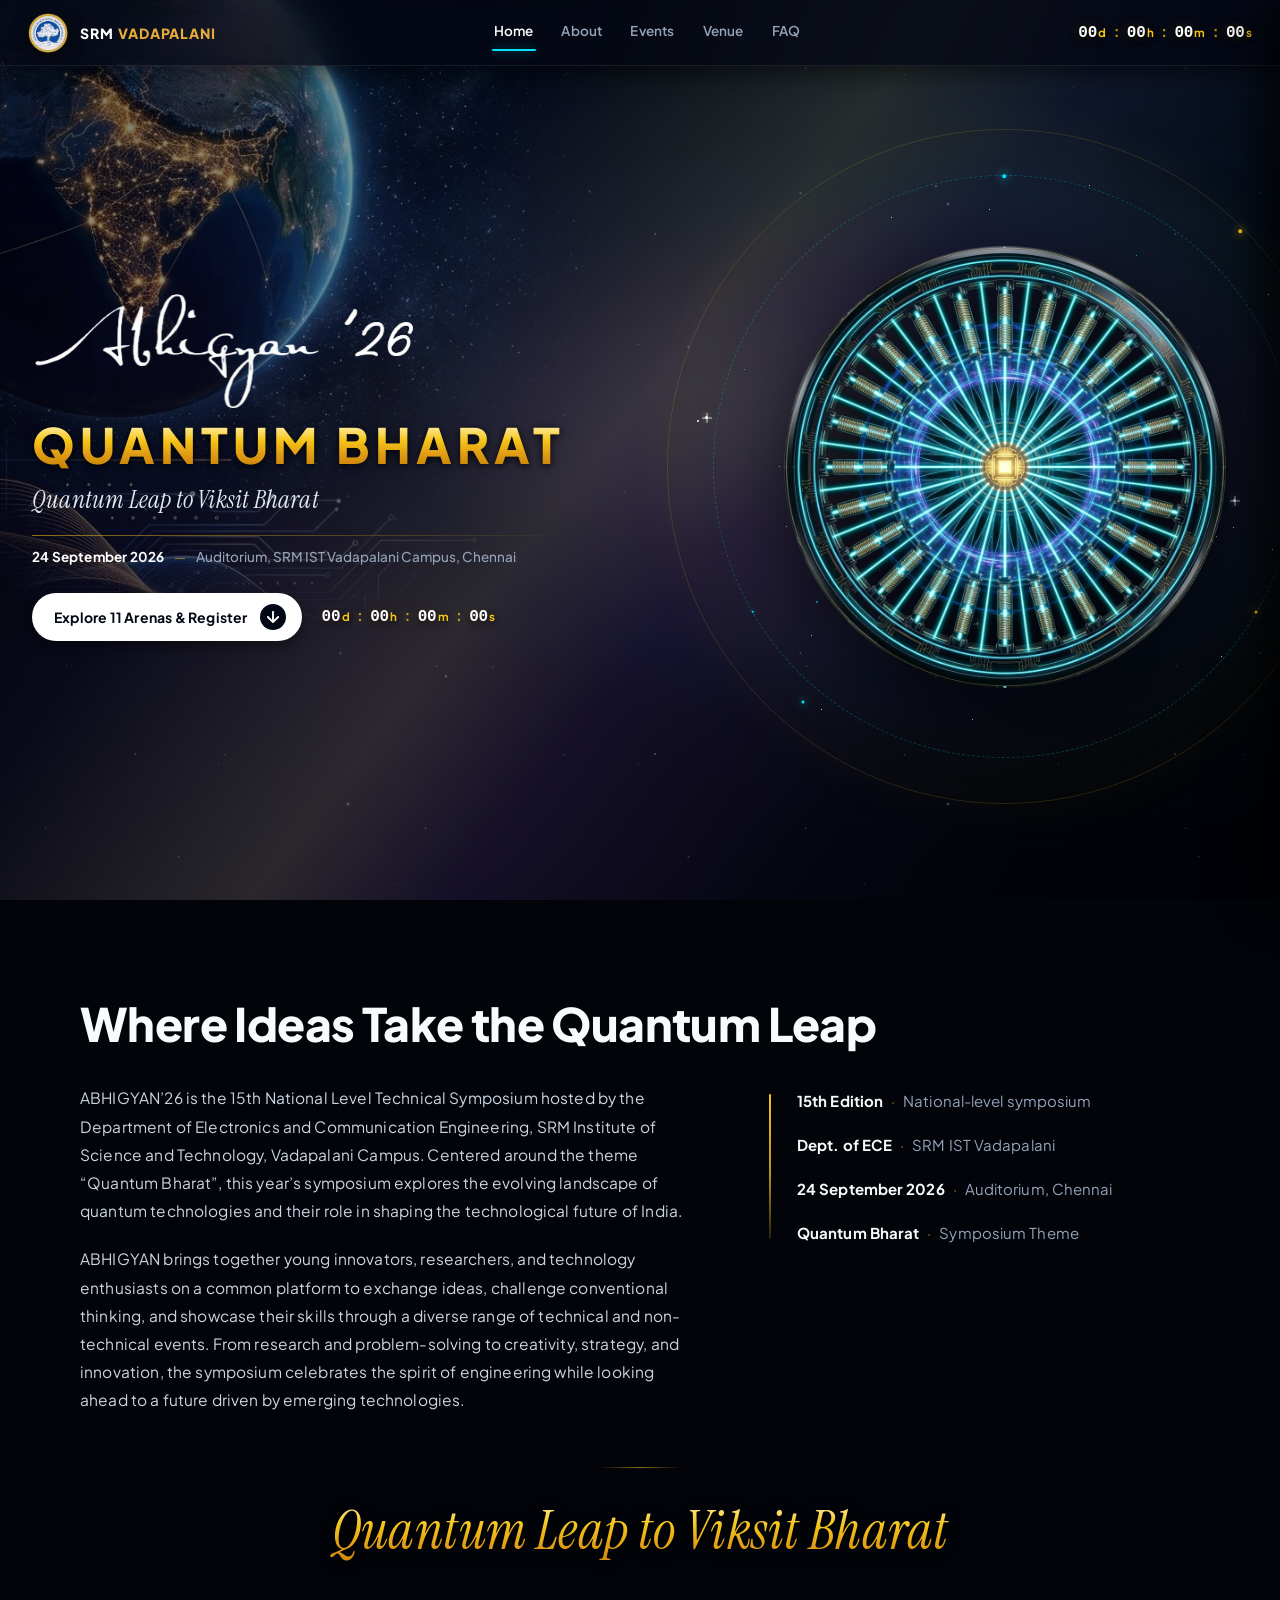
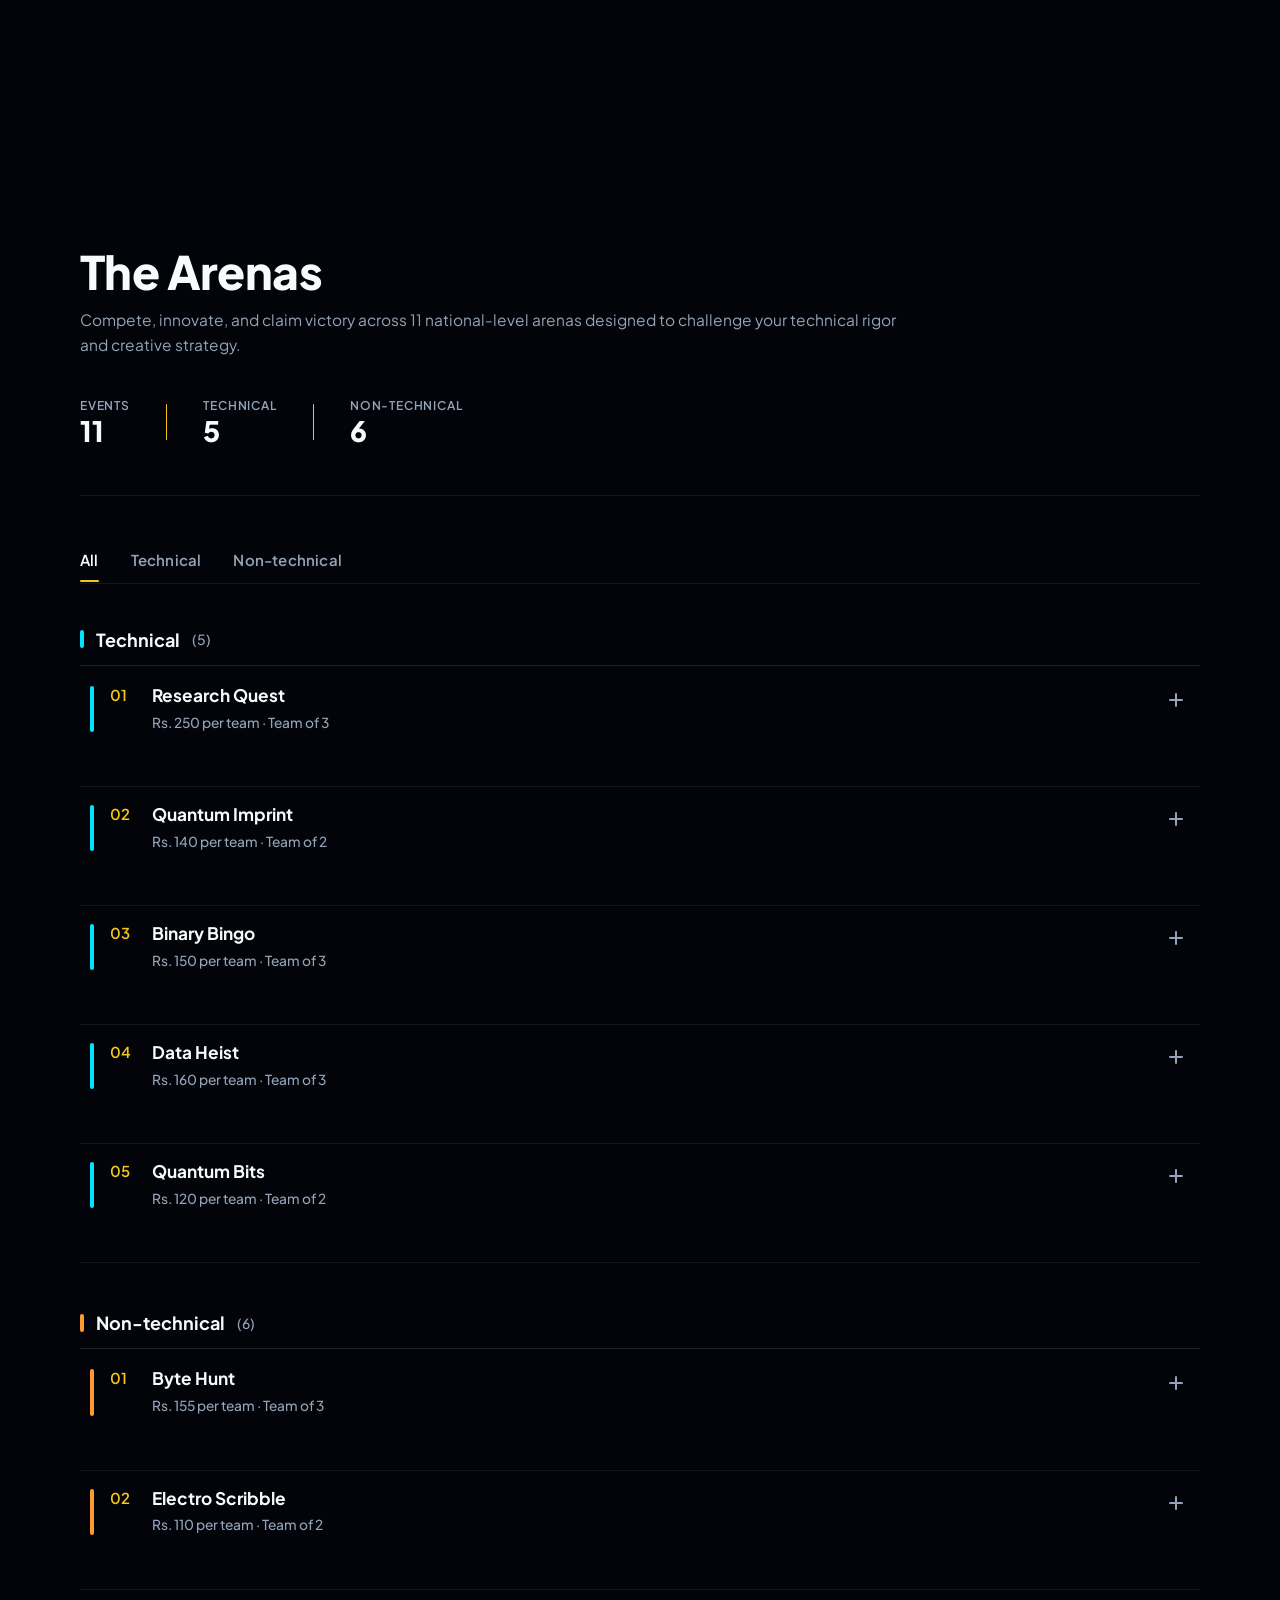
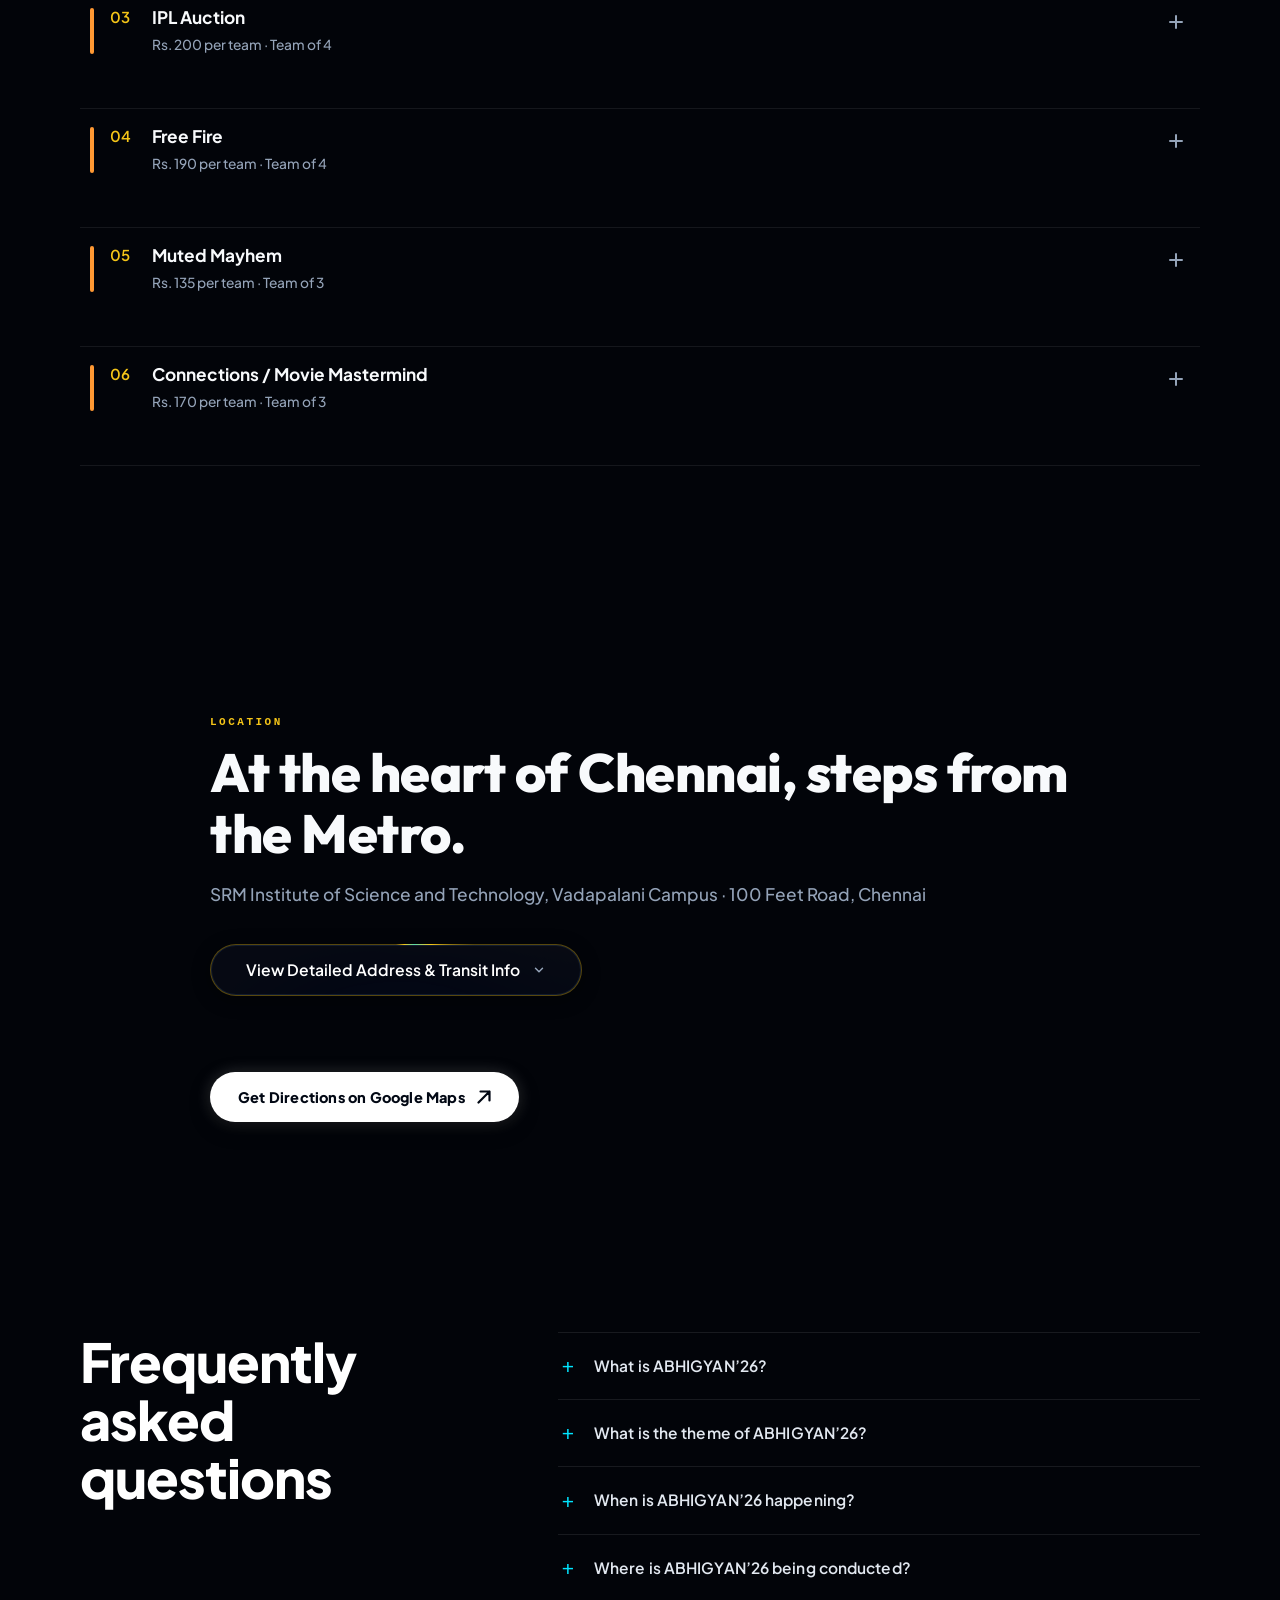
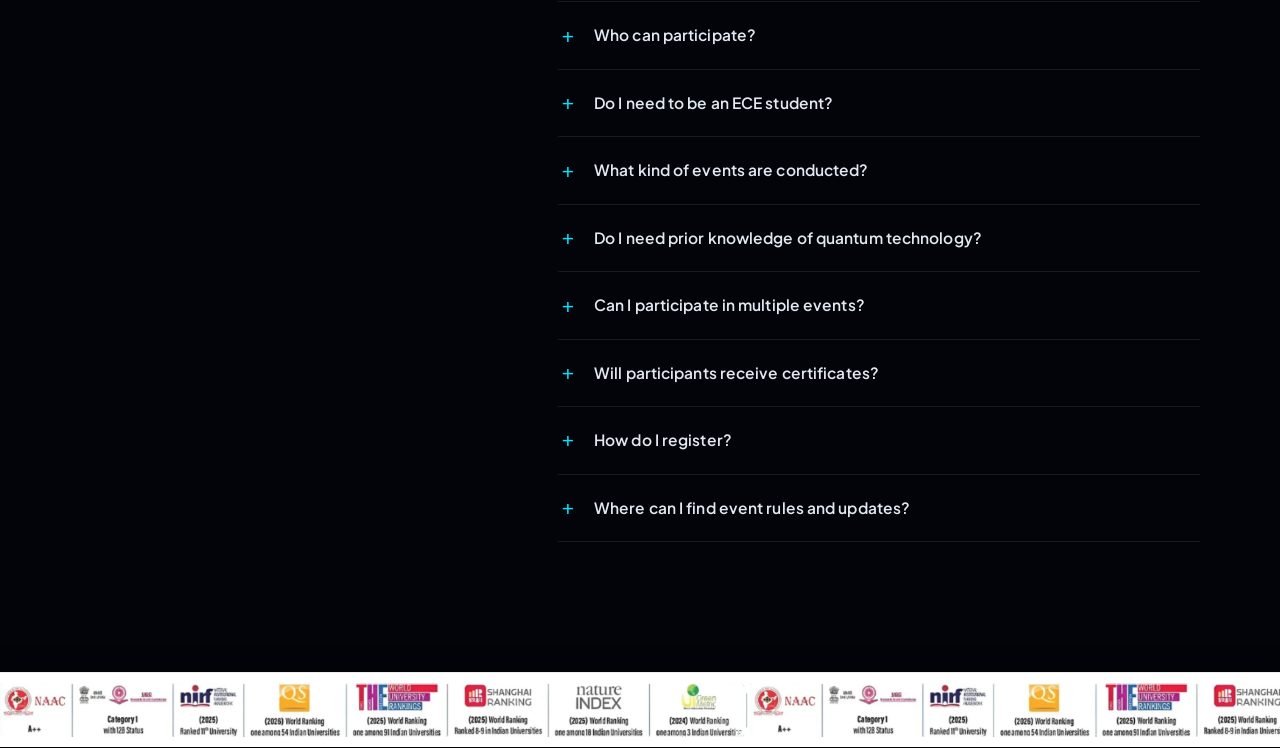
==== commit 4a3be5dd: "fix: remove countdown from mobile navbar for clean spacious top bar" ====
--- a/index.html
+++ b/index.html
@@ -102,17 +102,6 @@
         <div class="nav-actions">
           <!-- Desktop Docked Countdown (Floating typography, zero background) -->
           <div class="nav-countdown-desktop countdown-clean-clock" id="navCountdownDesktop" aria-label="Countdown to Symposium">
-            <span class="c-unit"><strong class="c-days">00</strong><small>d</small></span>
-            <span class="c-colon">:</span>
-            <span class="c-unit"><strong class="c-hours">00</strong><small>h</small></span>
-            <span class="c-colon">:</span>
-            <span class="c-unit"><strong class="c-mins">00</strong><small>m</small></span>
-            <span class="c-colon">:</span>
-            <span class="c-unit"><strong class="c-secs">00</strong><small>s</small></span>
-          </div>
-
-          <!-- Mobile Countdown (Floating typography in top navbar) -->
-          <div class="nav-countdown-mobile countdown-clean-clock" id="navCountdownMobile" aria-label="Countdown to Symposium">
             <span class="c-unit"><strong class="c-days">00</strong><small>d</small></span>
             <span class="c-colon">:</span>
             <span class="c-unit"><strong class="c-hours">00</strong><small>h</small></span>
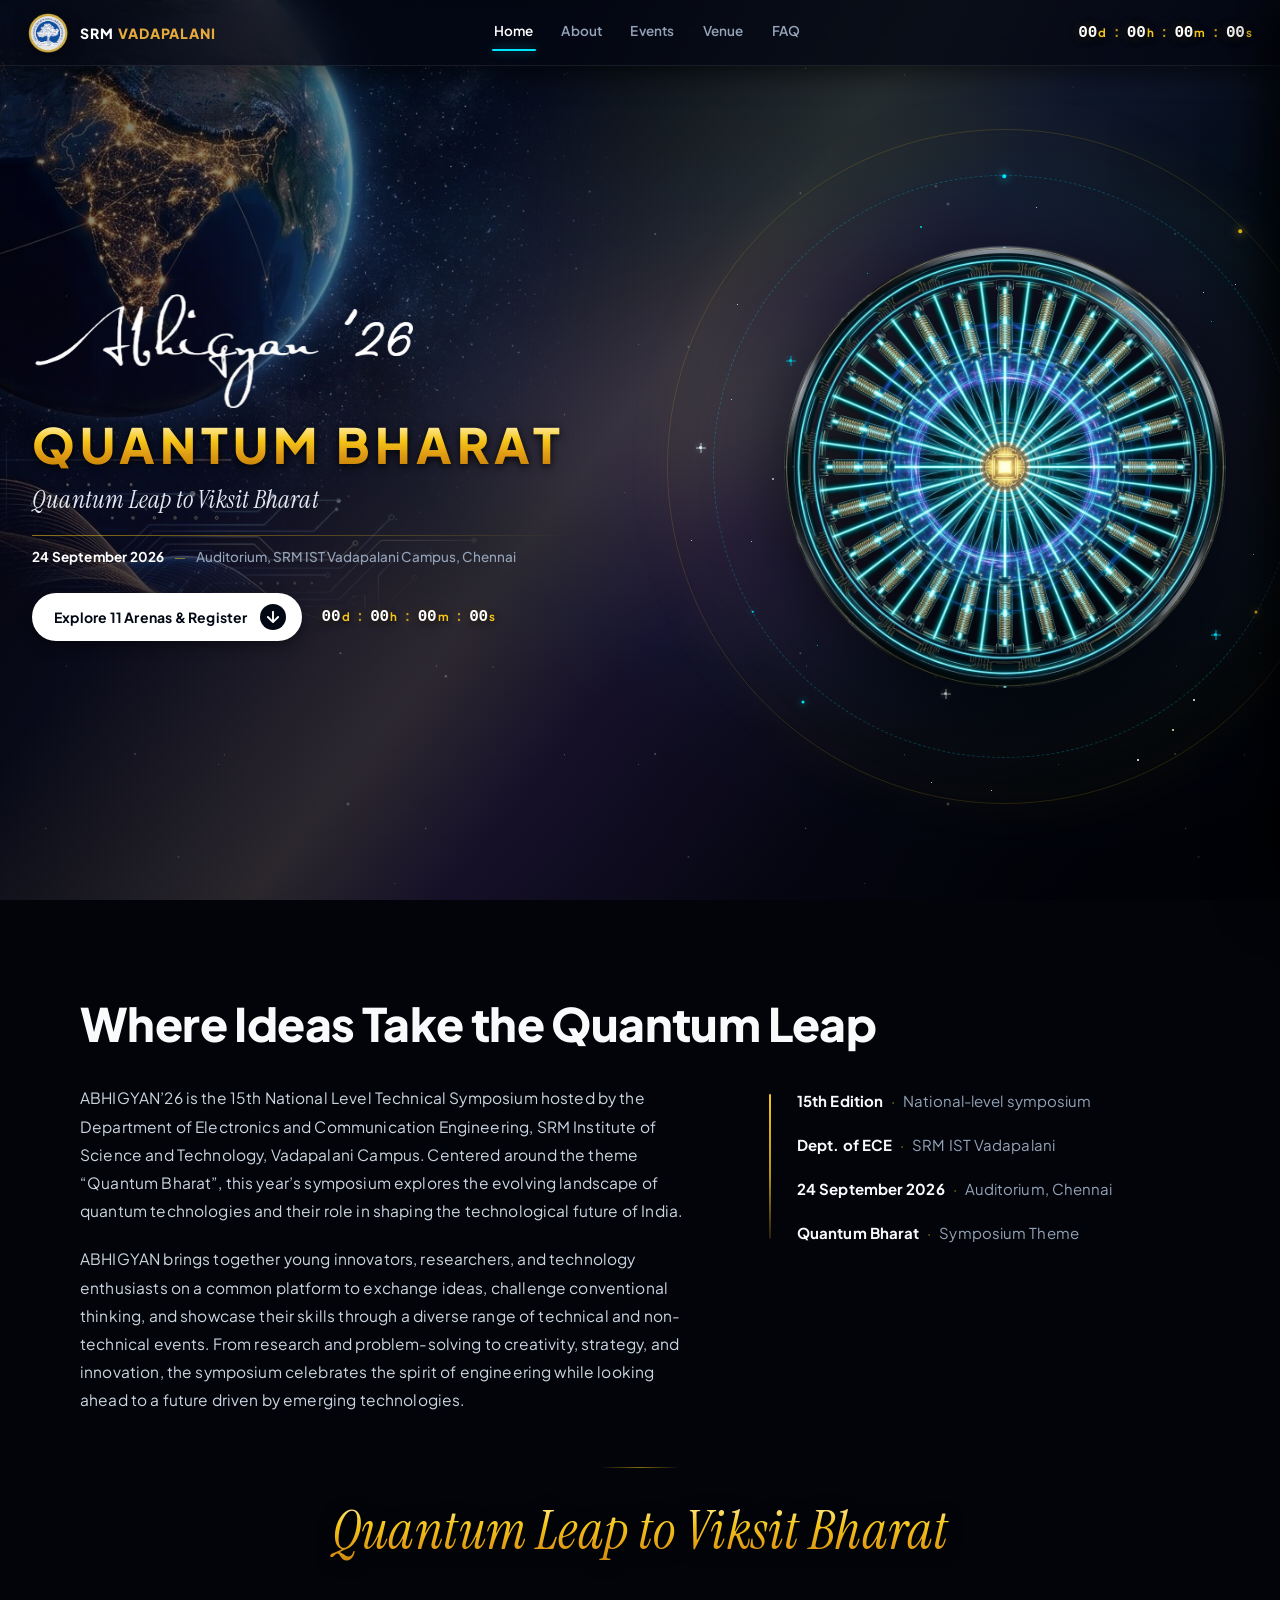
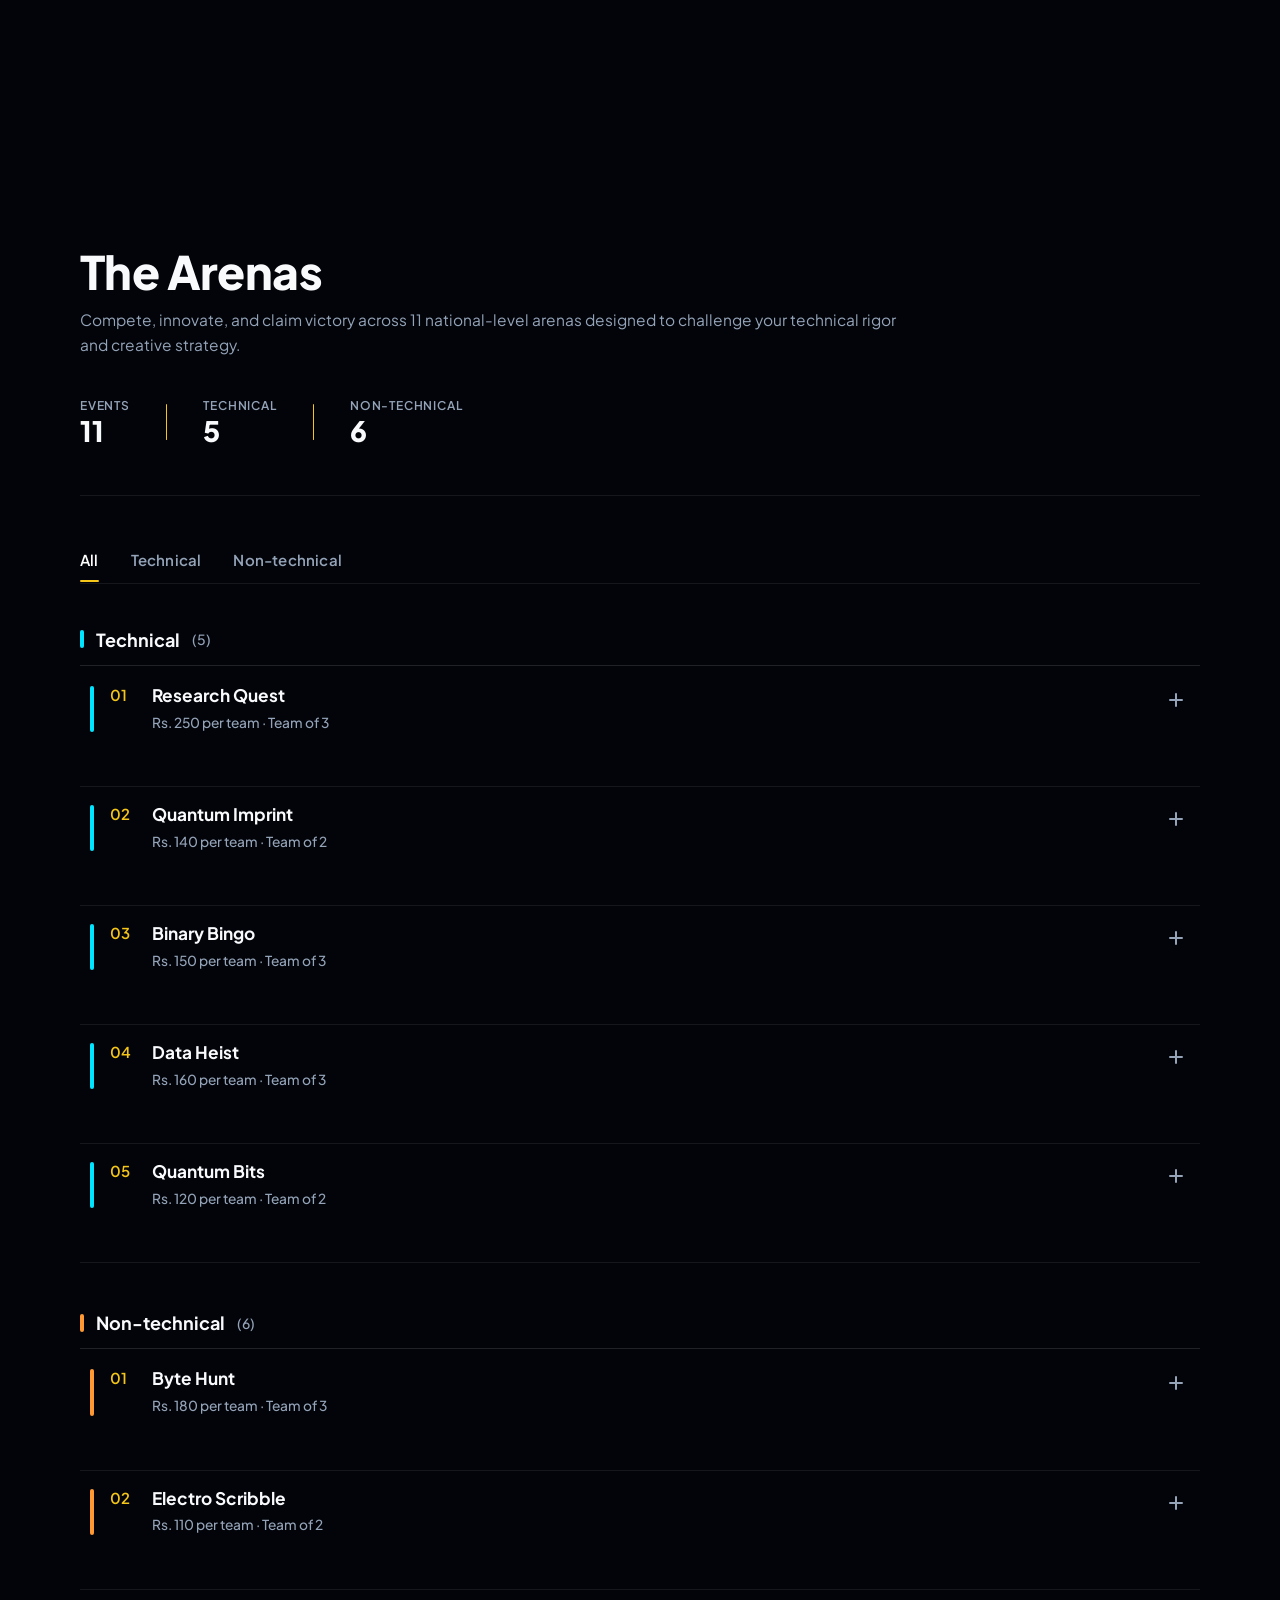
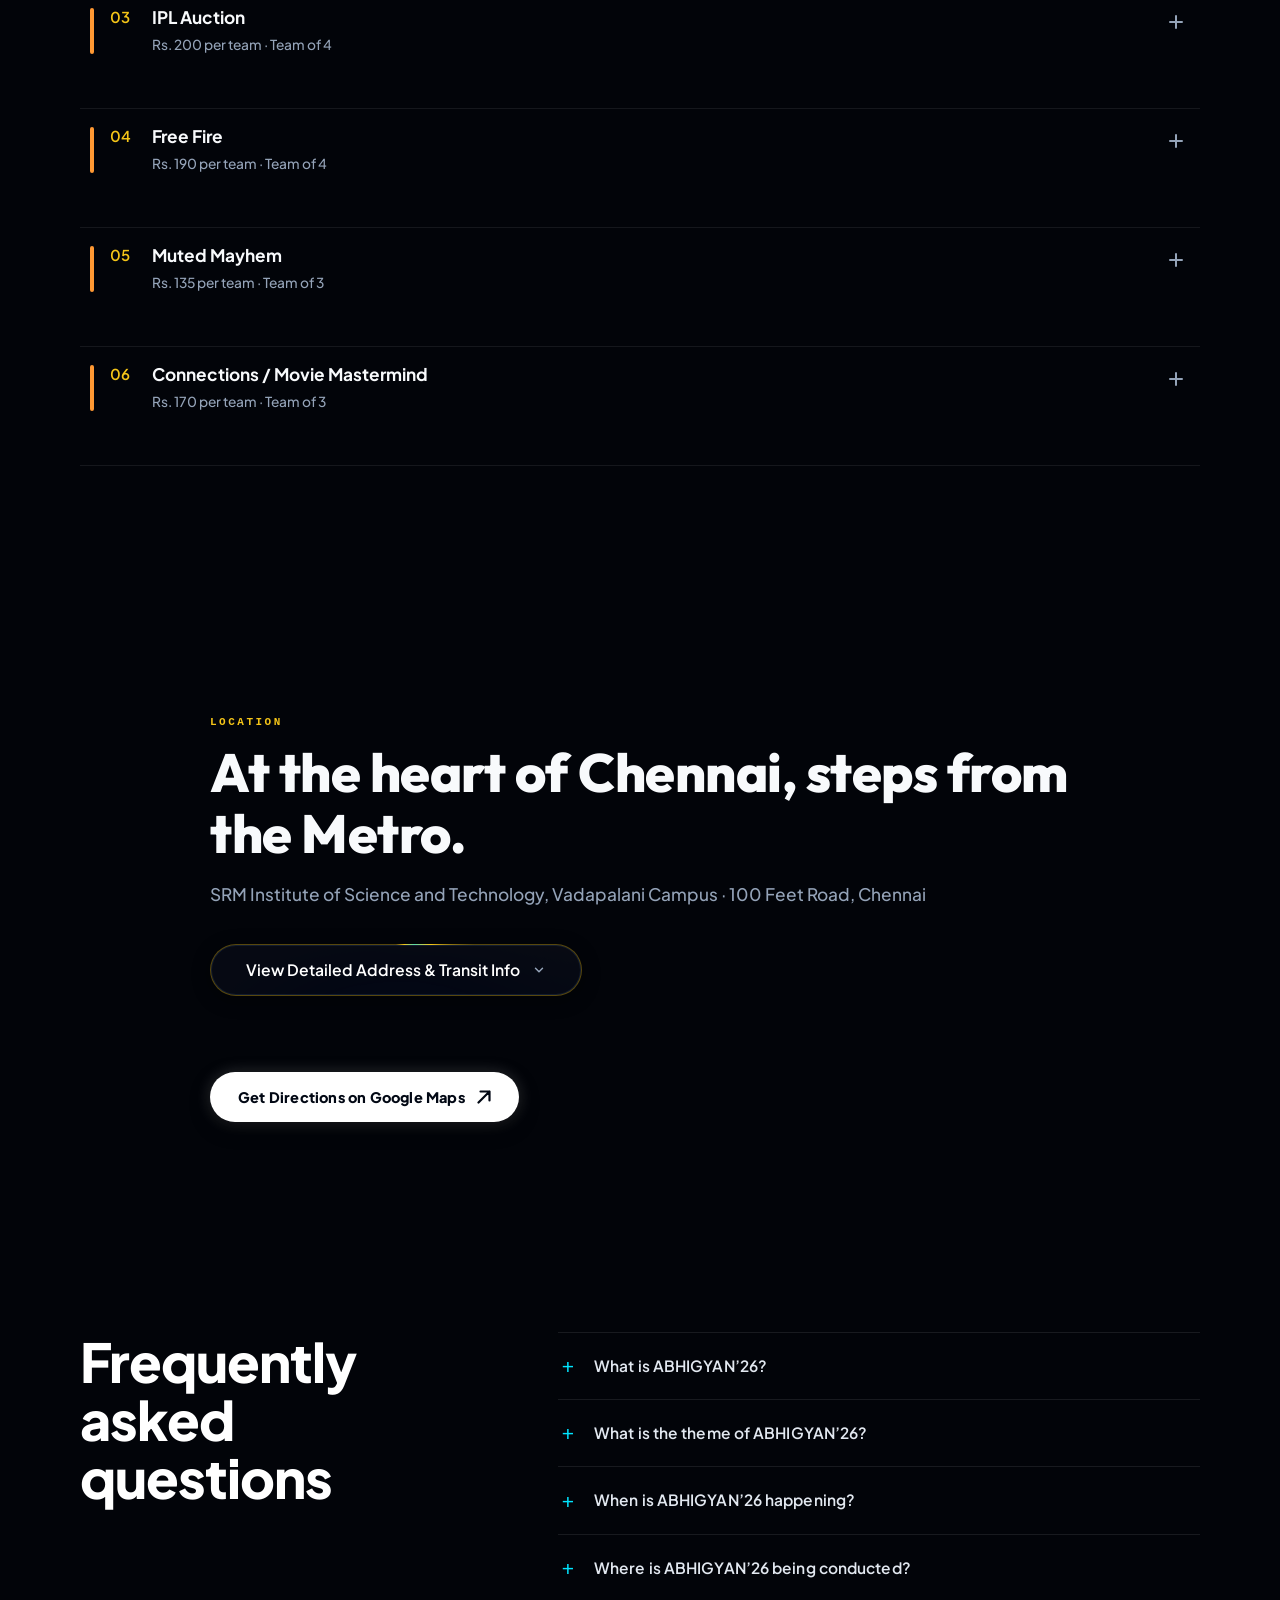
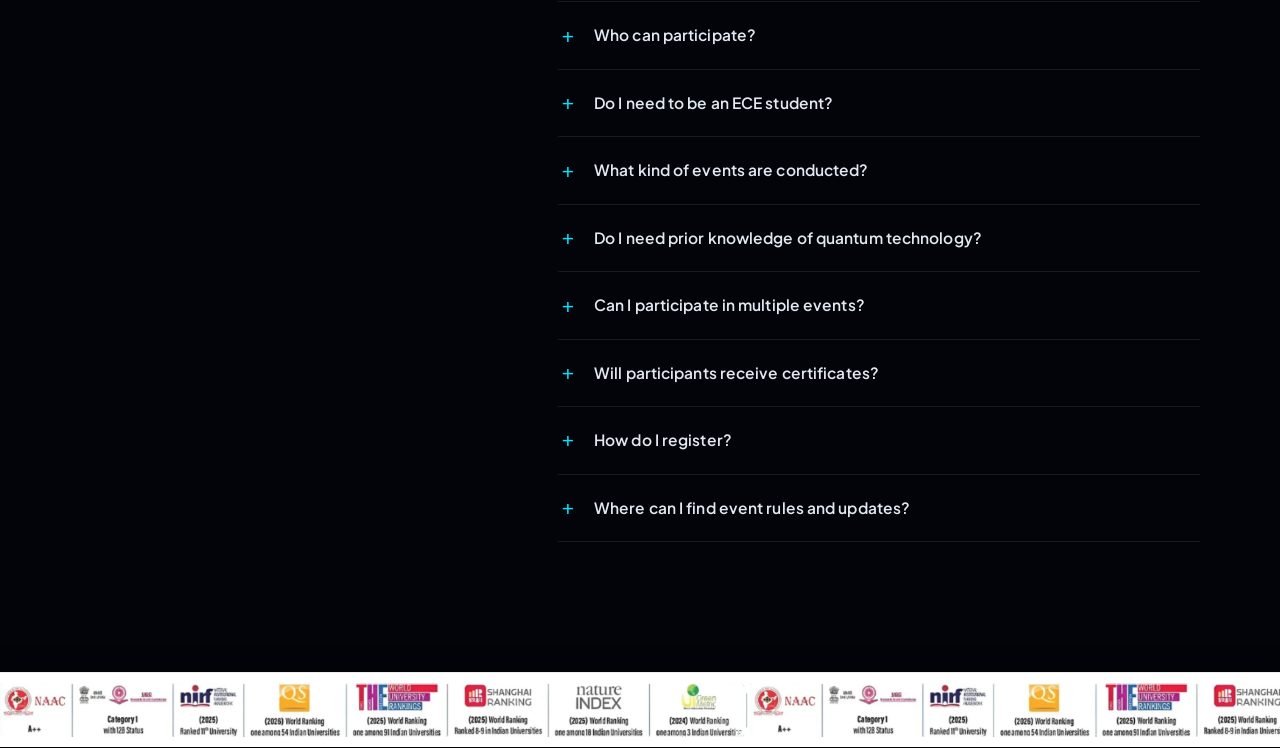
==== commit 52a8a931: "feat: replace verified posters, fix navbar click and scroll glider, update Byte Hunt fee to 180" ====
--- a/index.html
+++ b/index.html
@@ -842,7 +842,7 @@
                 <option value="quantum-bits">Quantum Bits (Tech Quiz) — ₹120</option>
               </optgroup>
               <optgroup label="Non-Technical Arenas (6)">
-                <option value="byte-hunt">Byte Hunt (Cryptic Treasure Hunt) — ₹155</option>
+                <option value="byte-hunt">Byte Hunt (Cryptic Treasure Hunt) — ₹180</option>
                 <option value="electro-scribble">Electro Scribble (Tech Pictionary) — ₹110</option>
                 <option value="ipl-auction">IPL Auction (Strategy &amp; Bidding) — ₹200</option>
                 <option value="free-fire">Free Fire (Mobile Esports) — ₹190</option>
